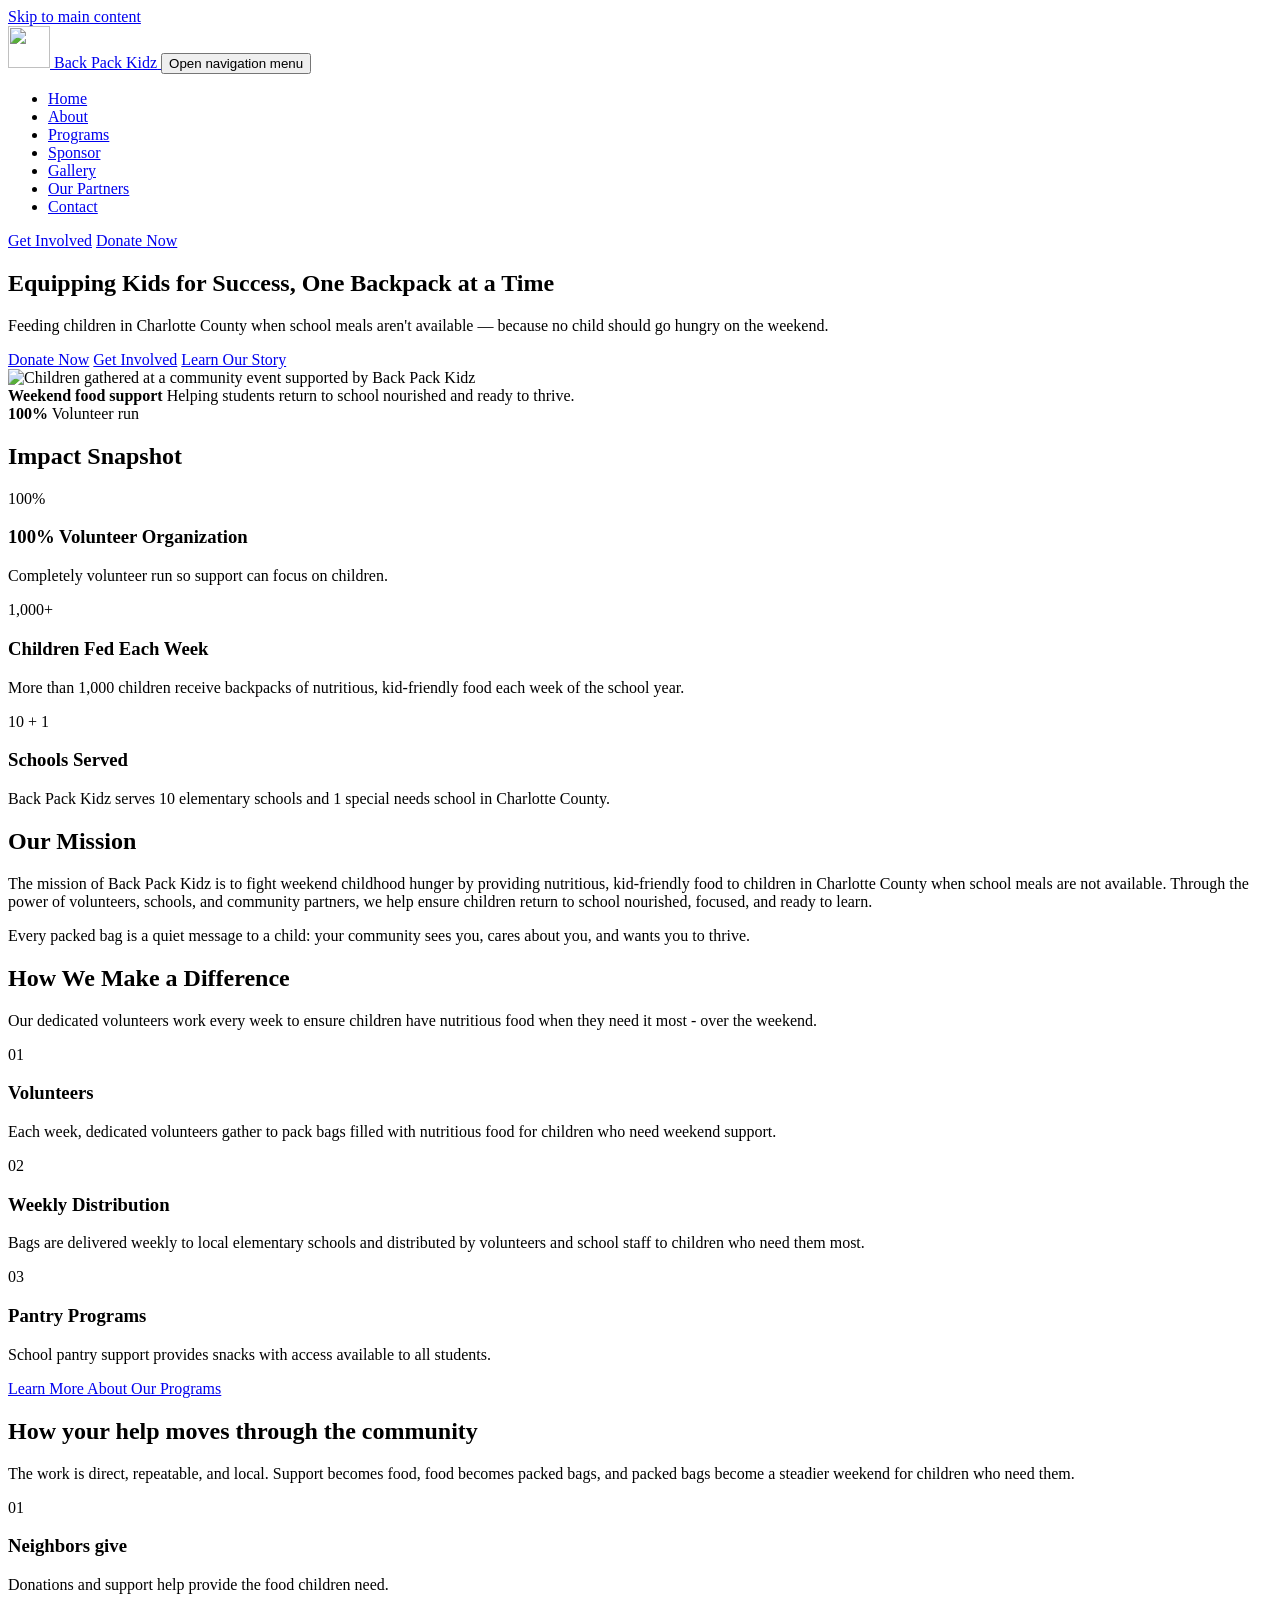
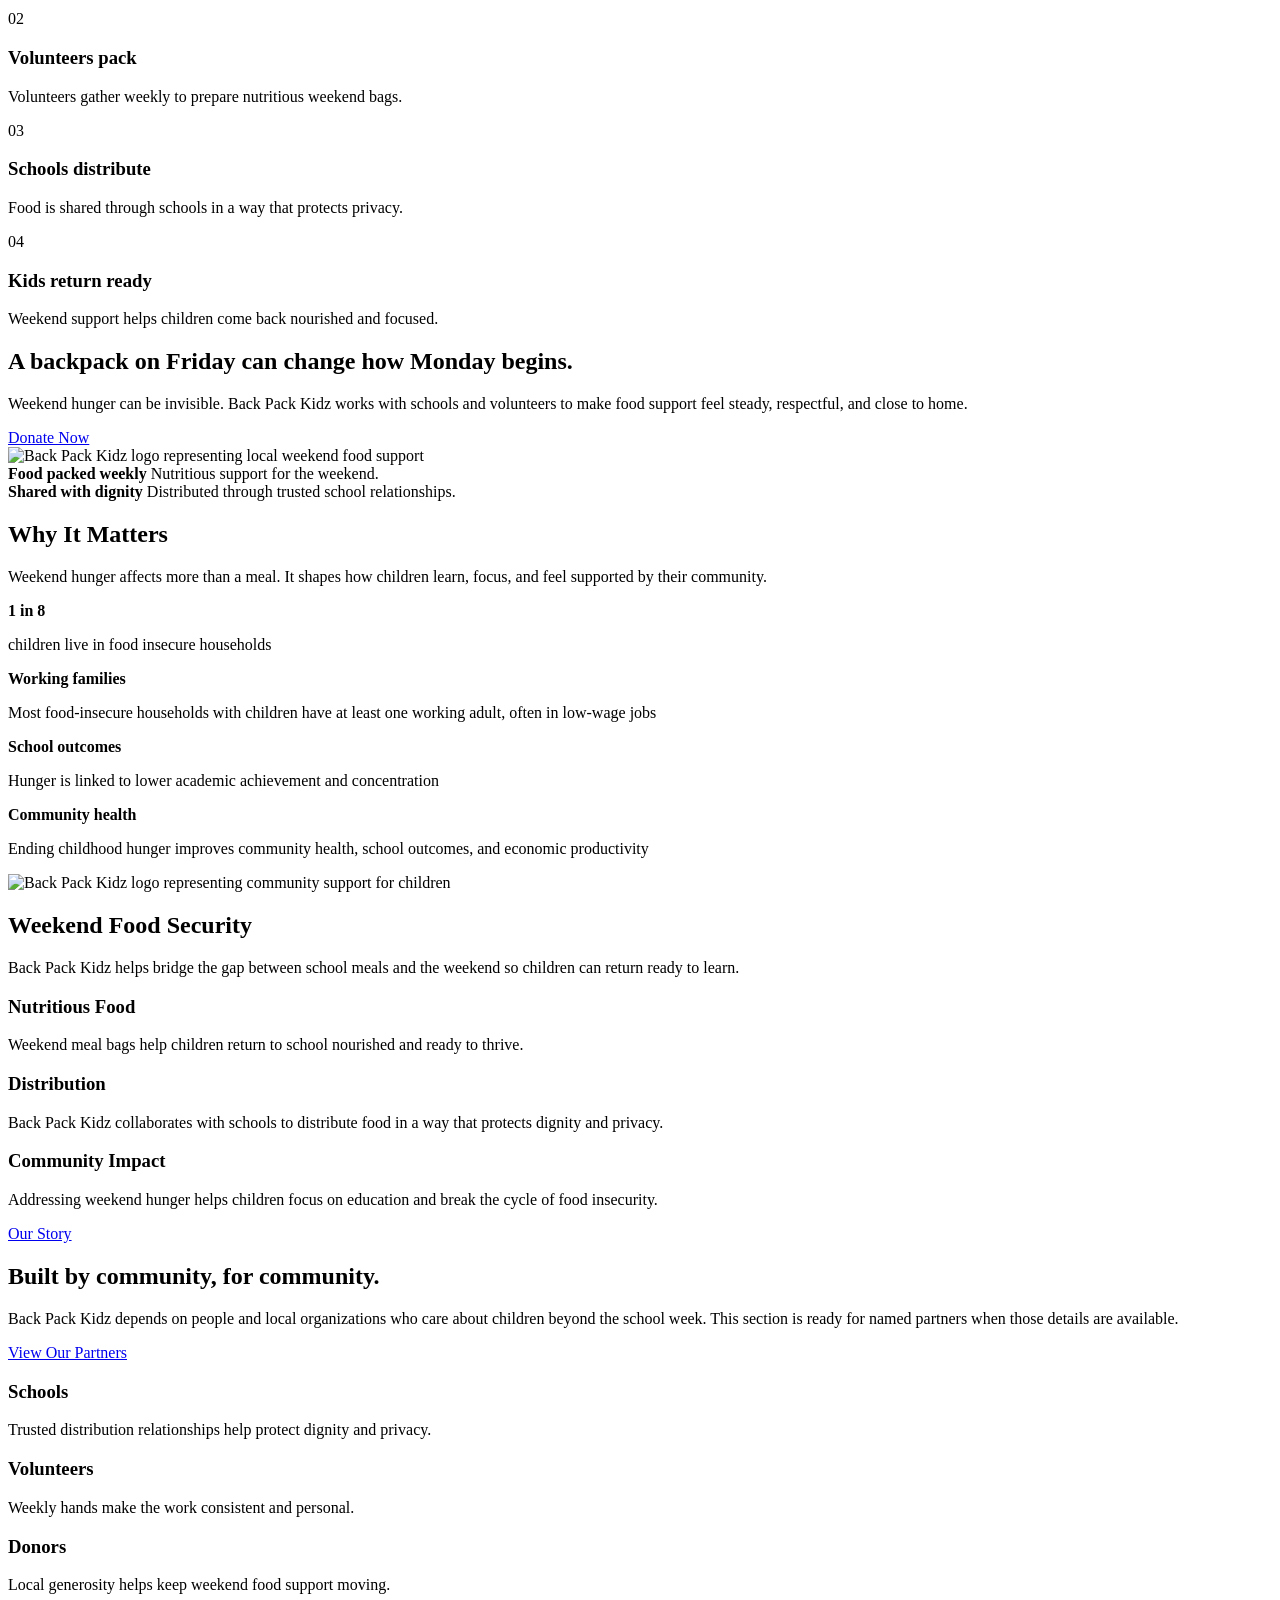
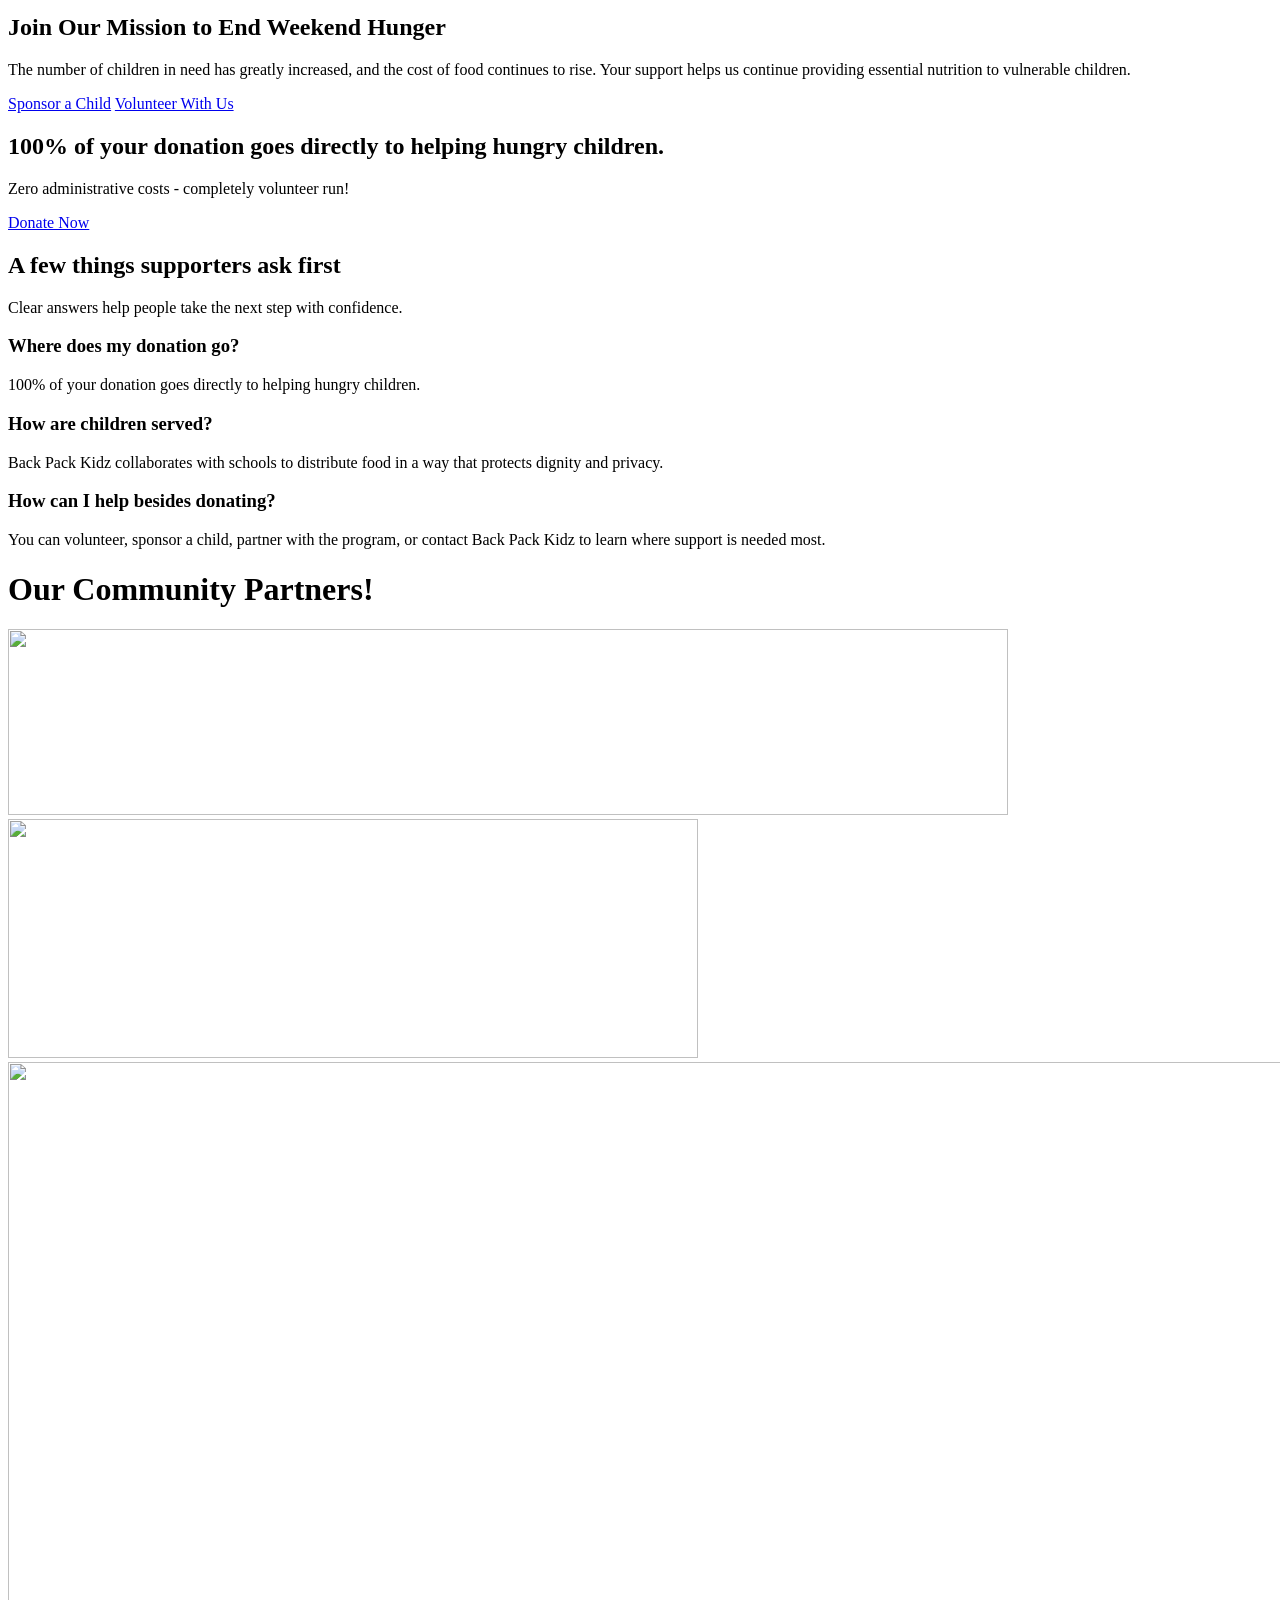
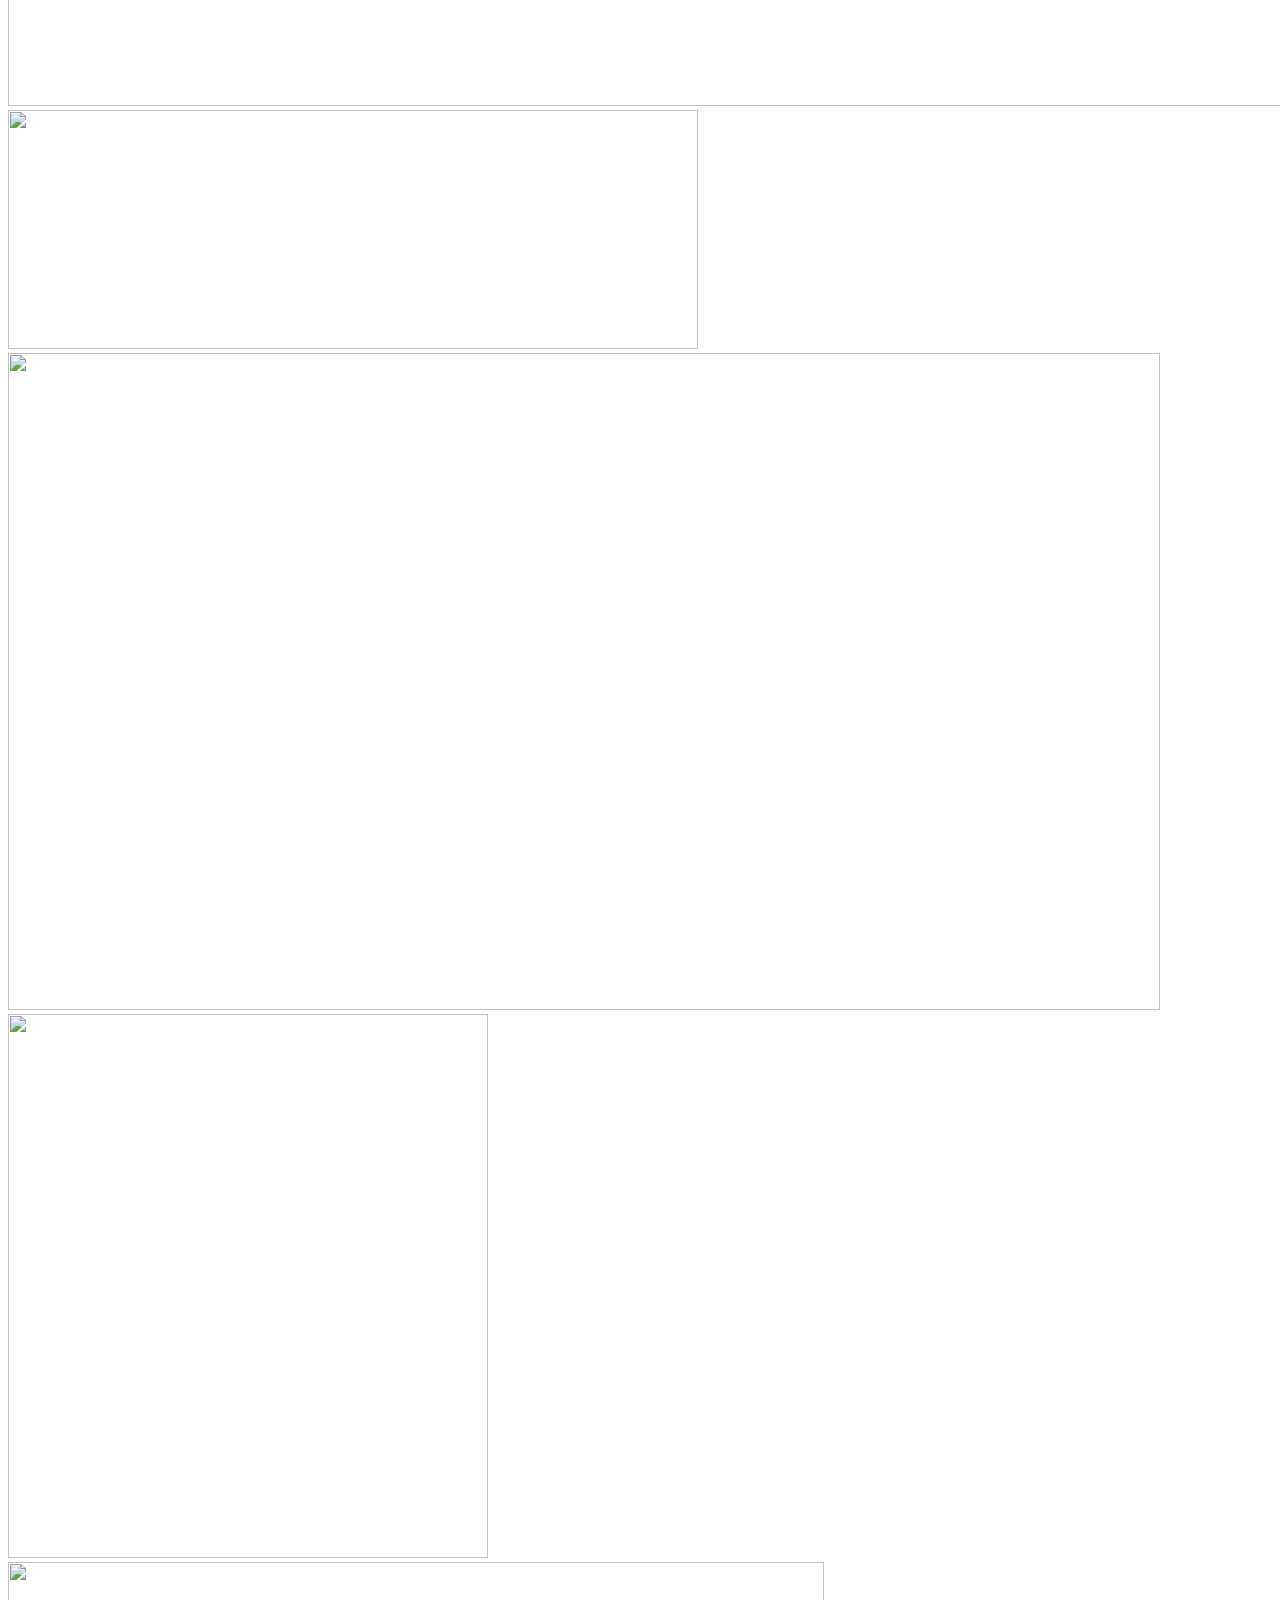
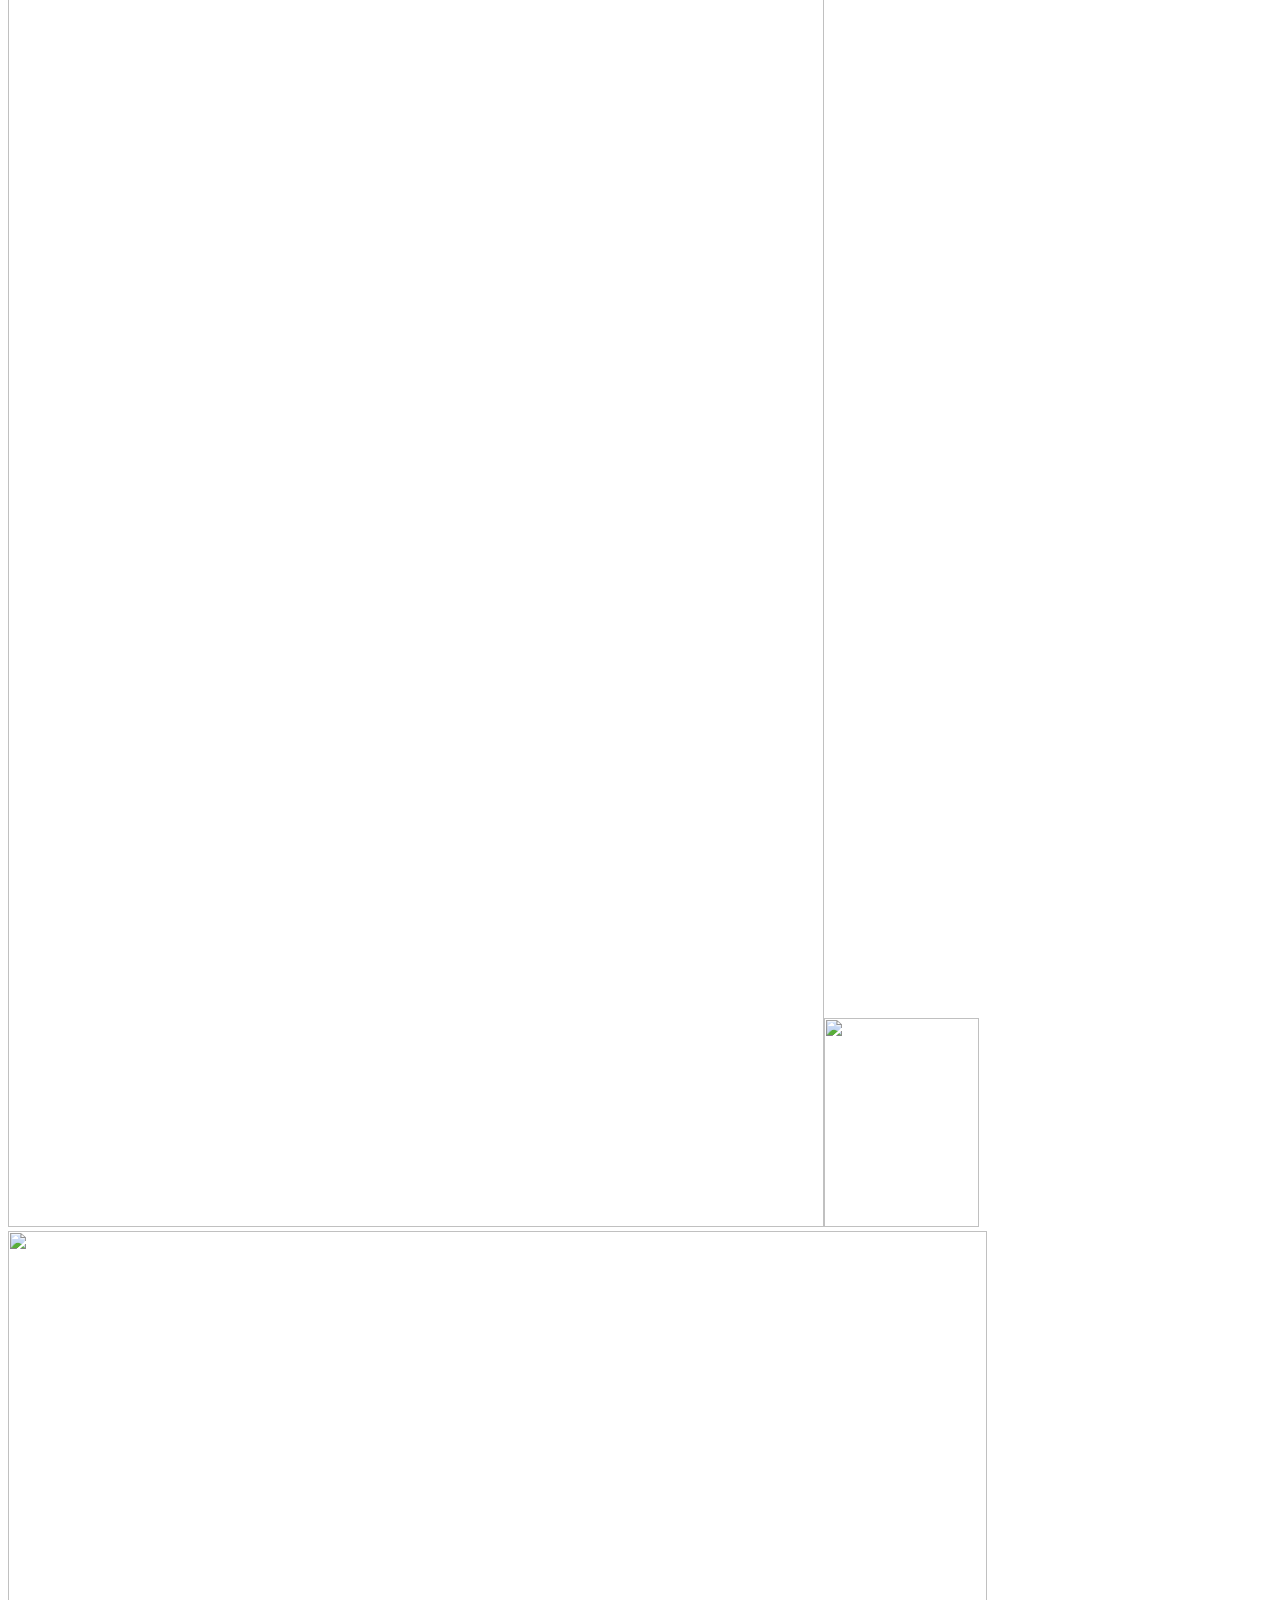
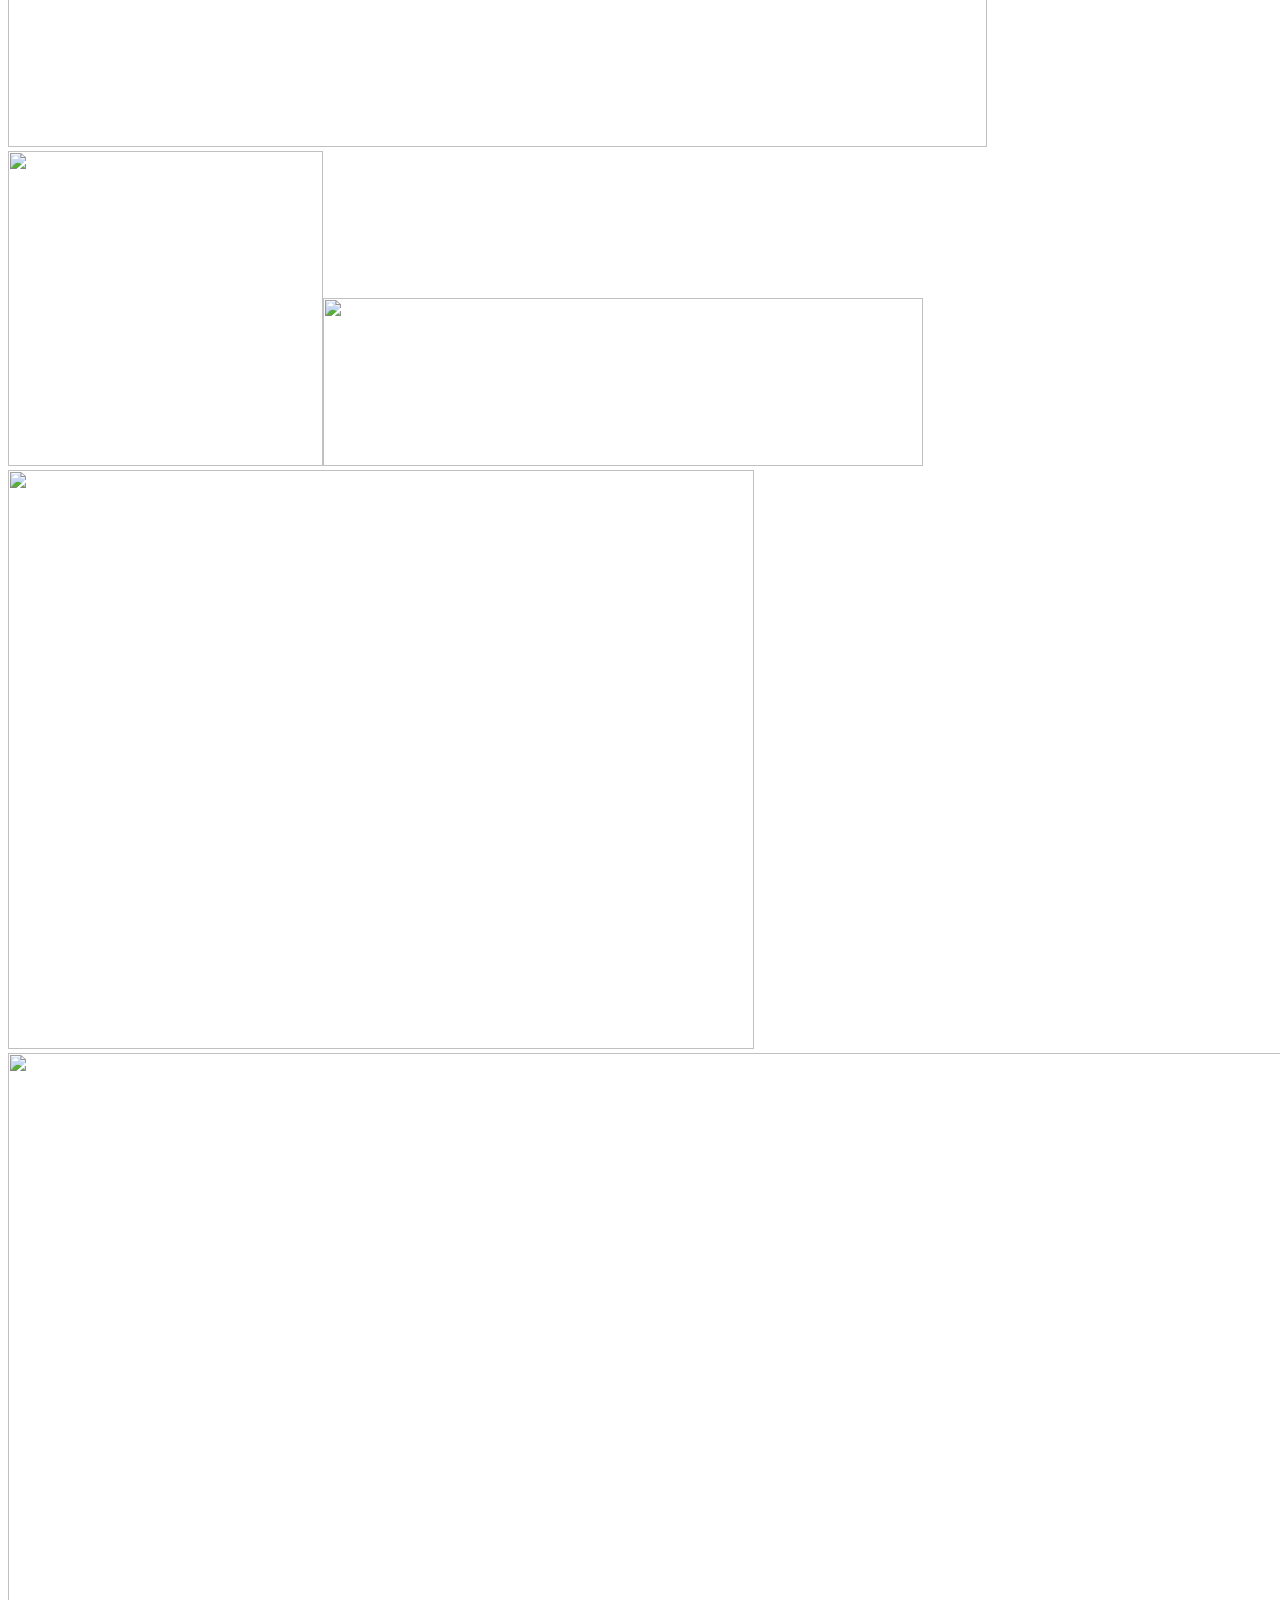
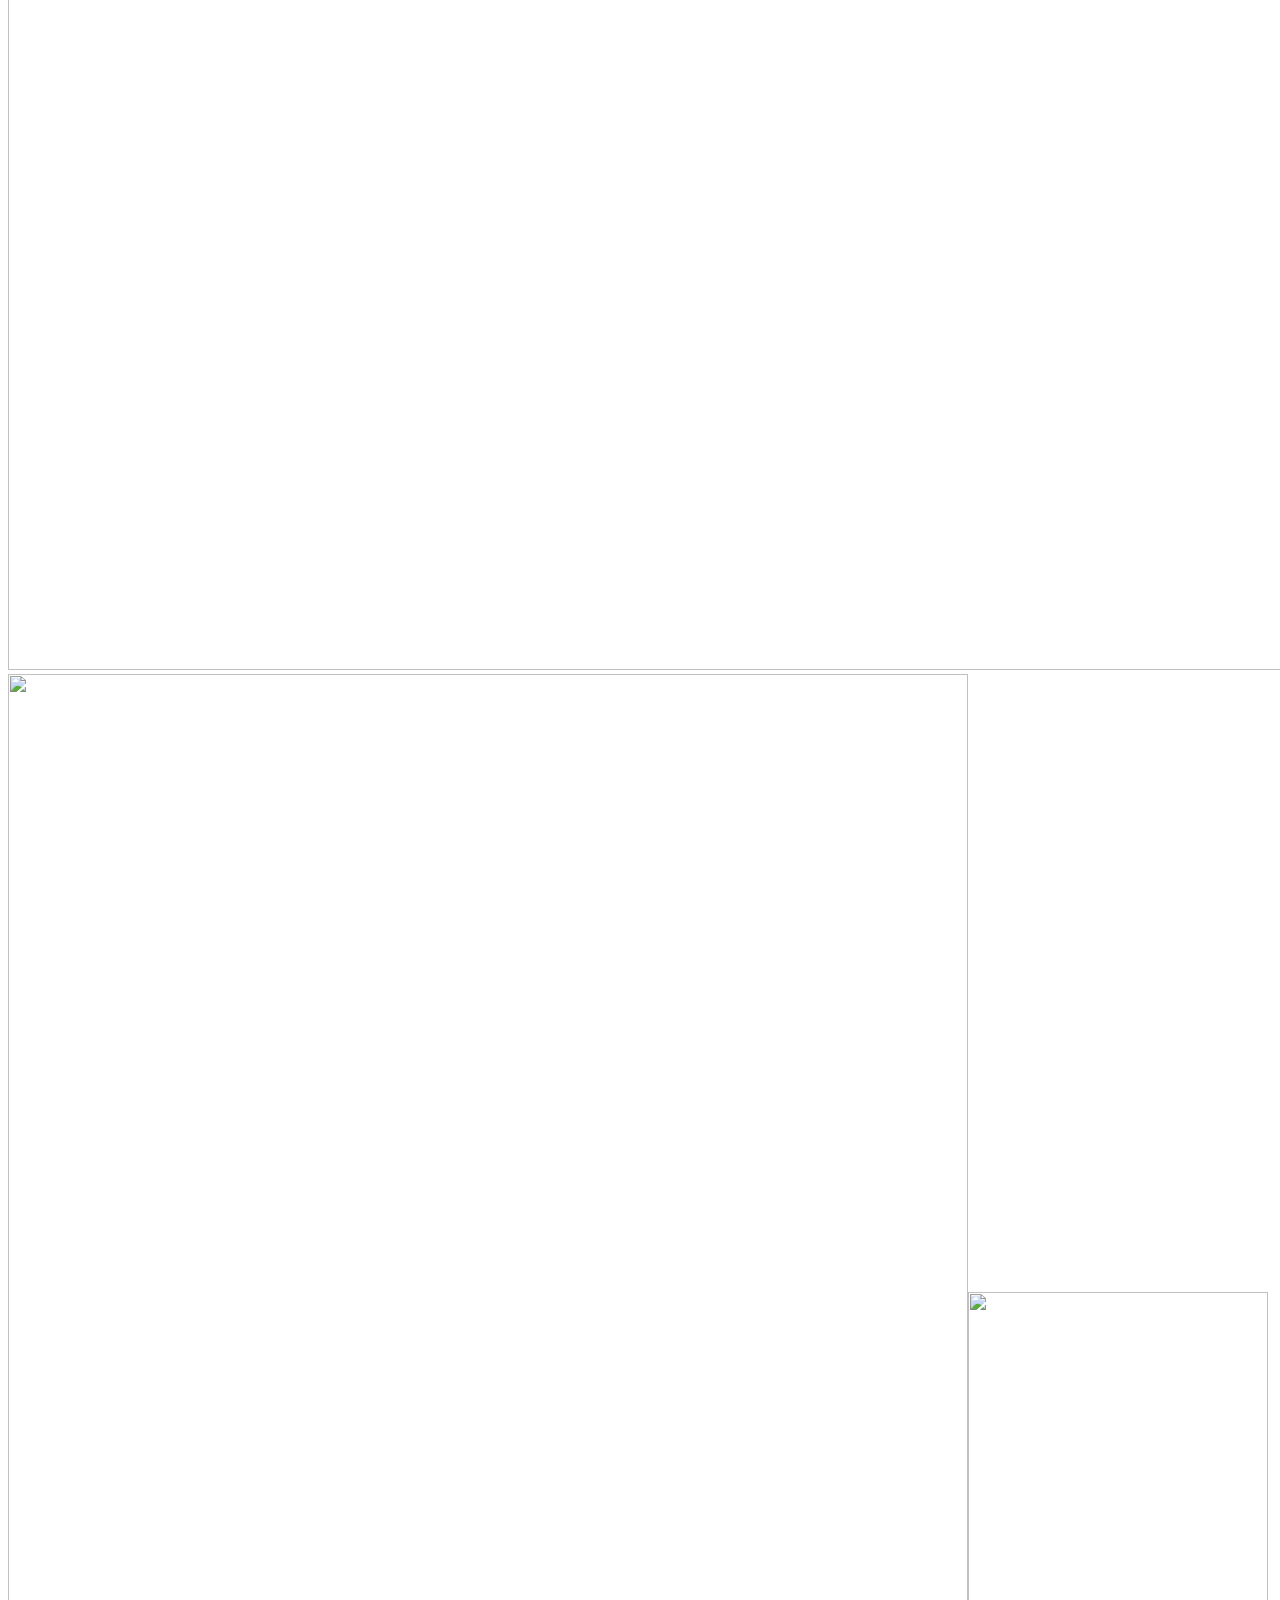
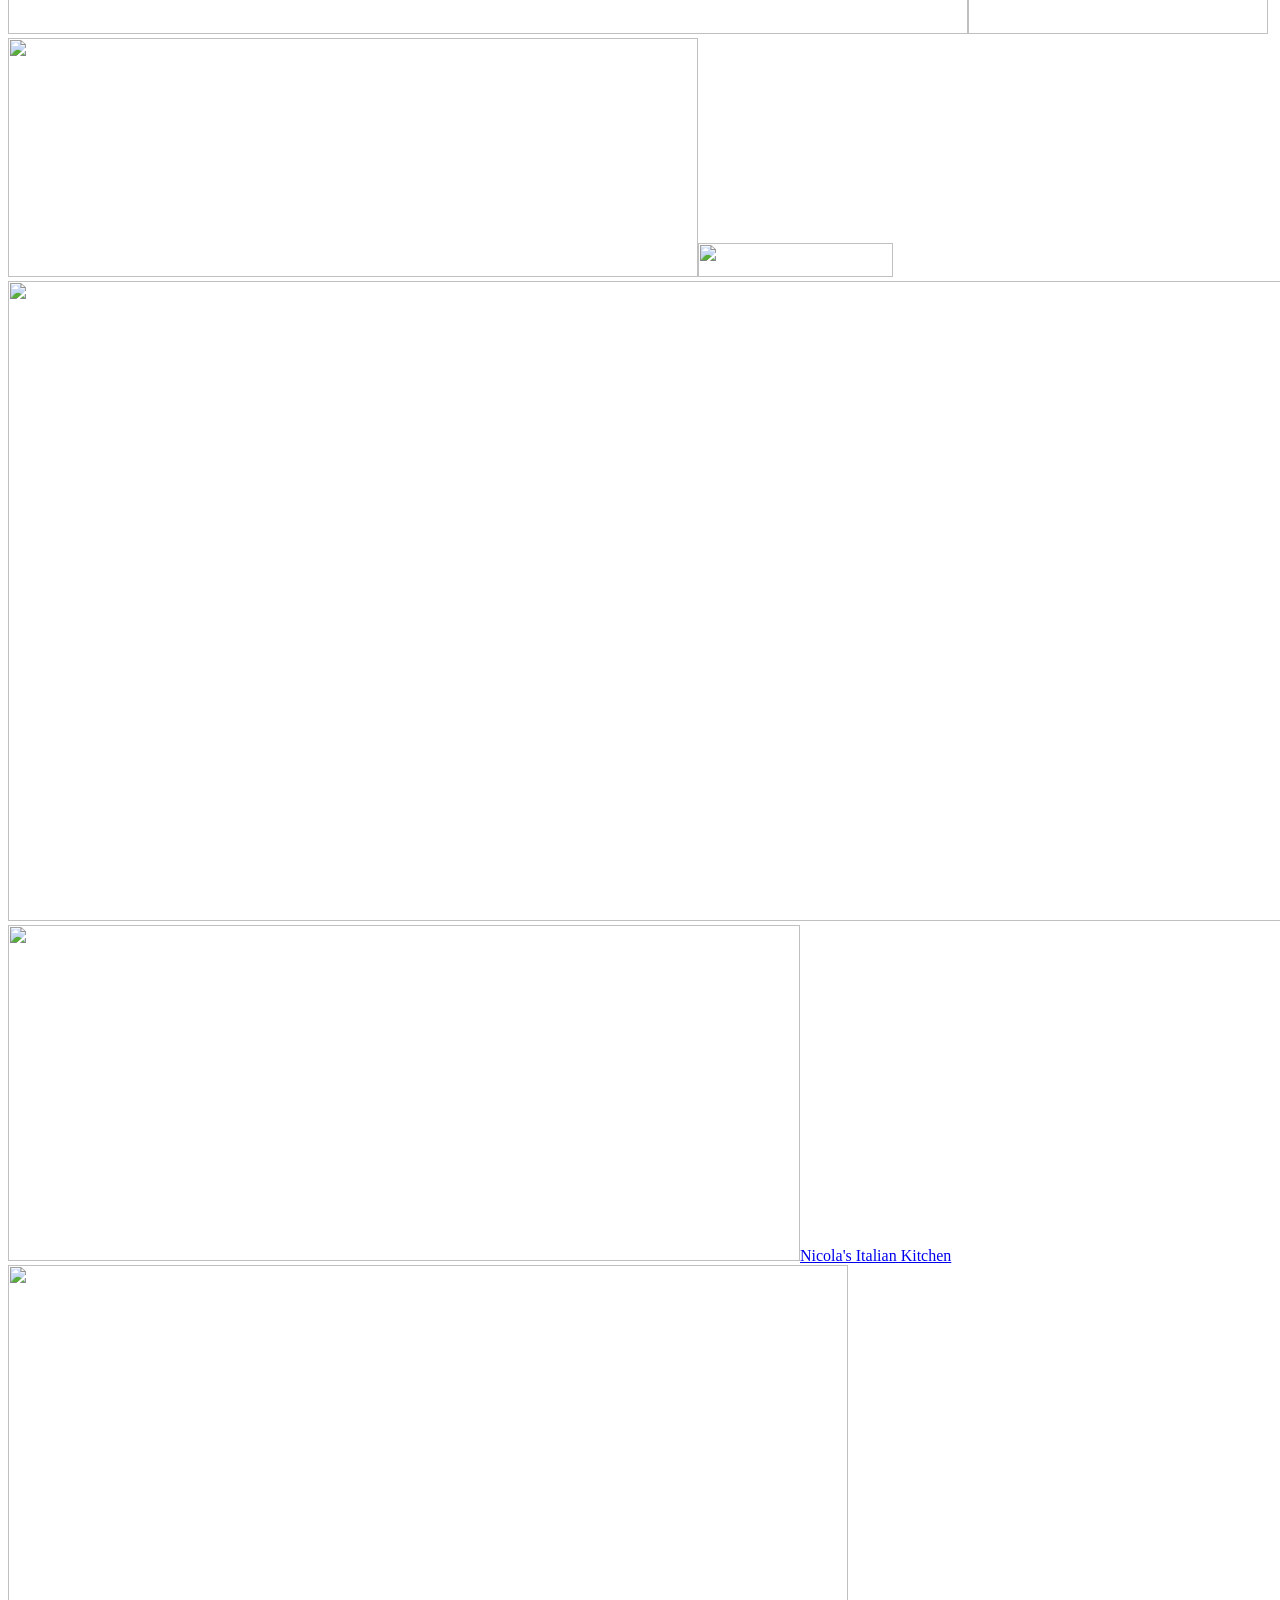
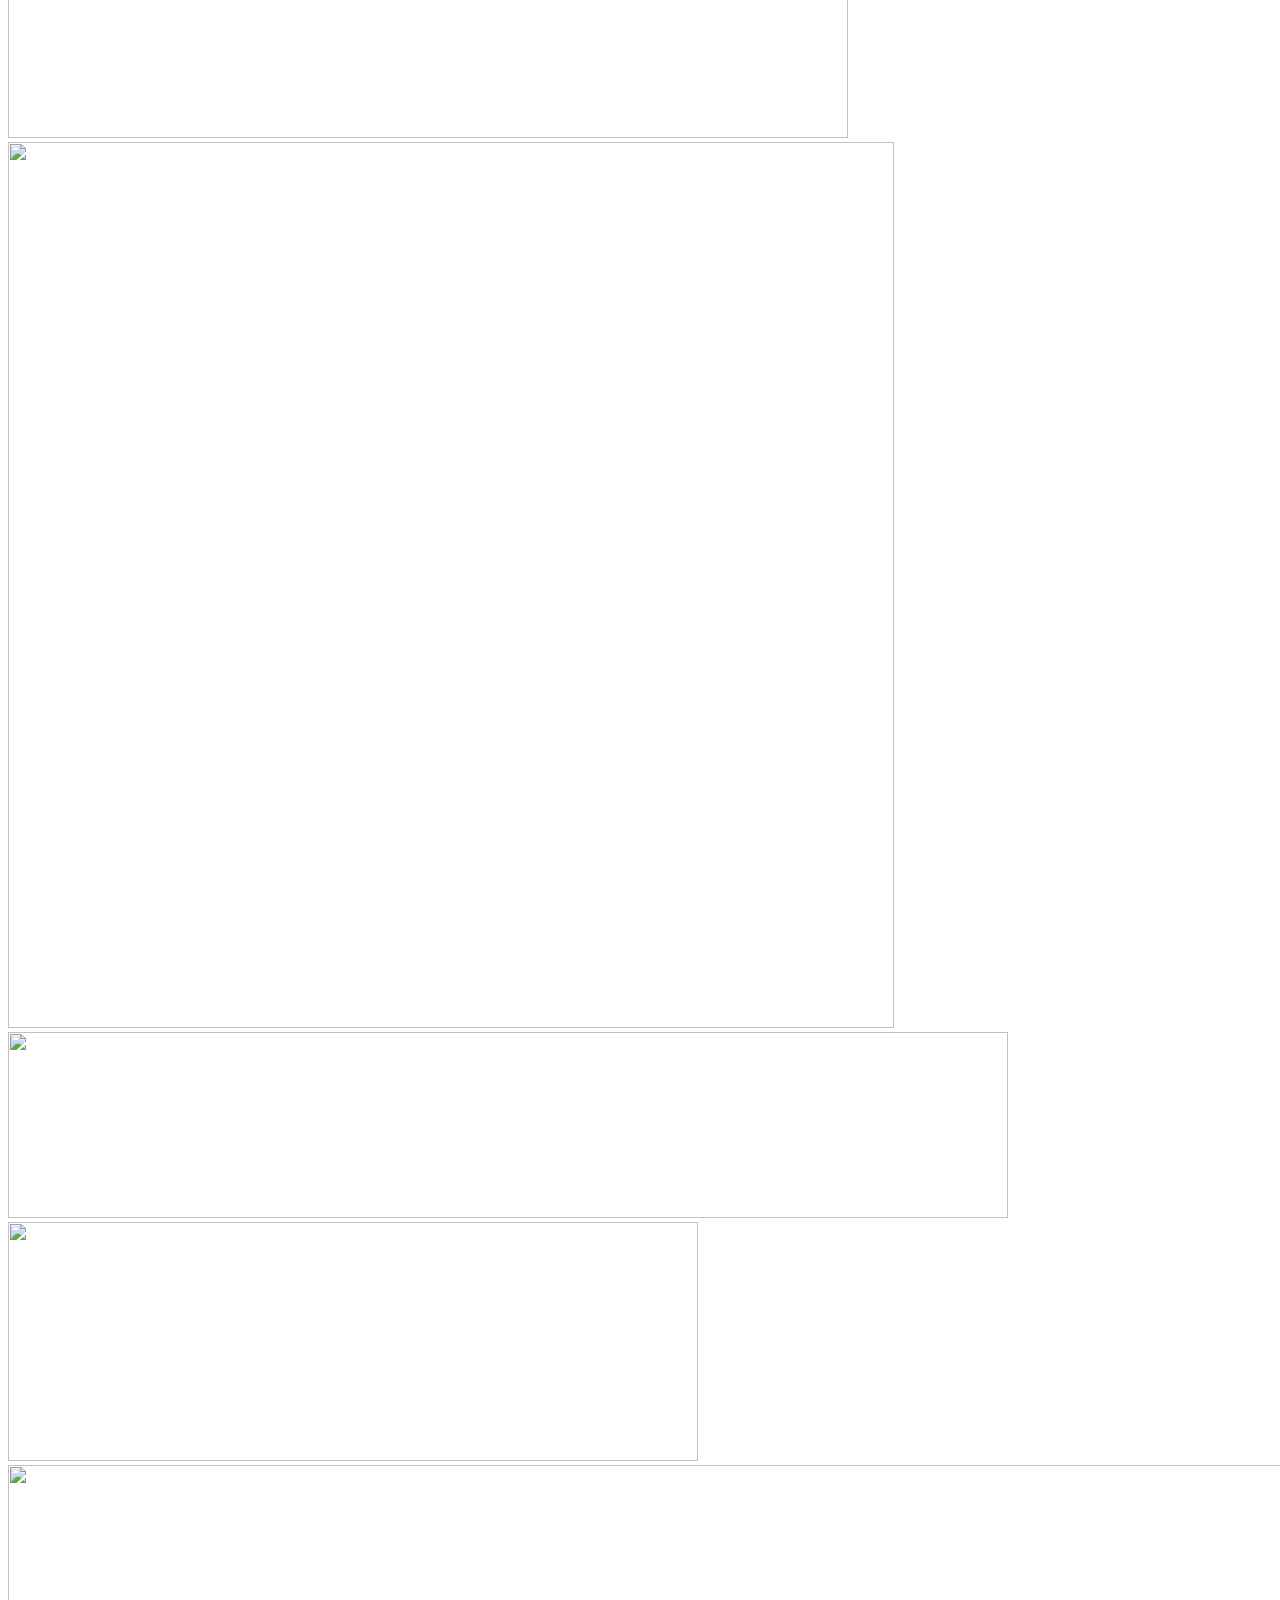
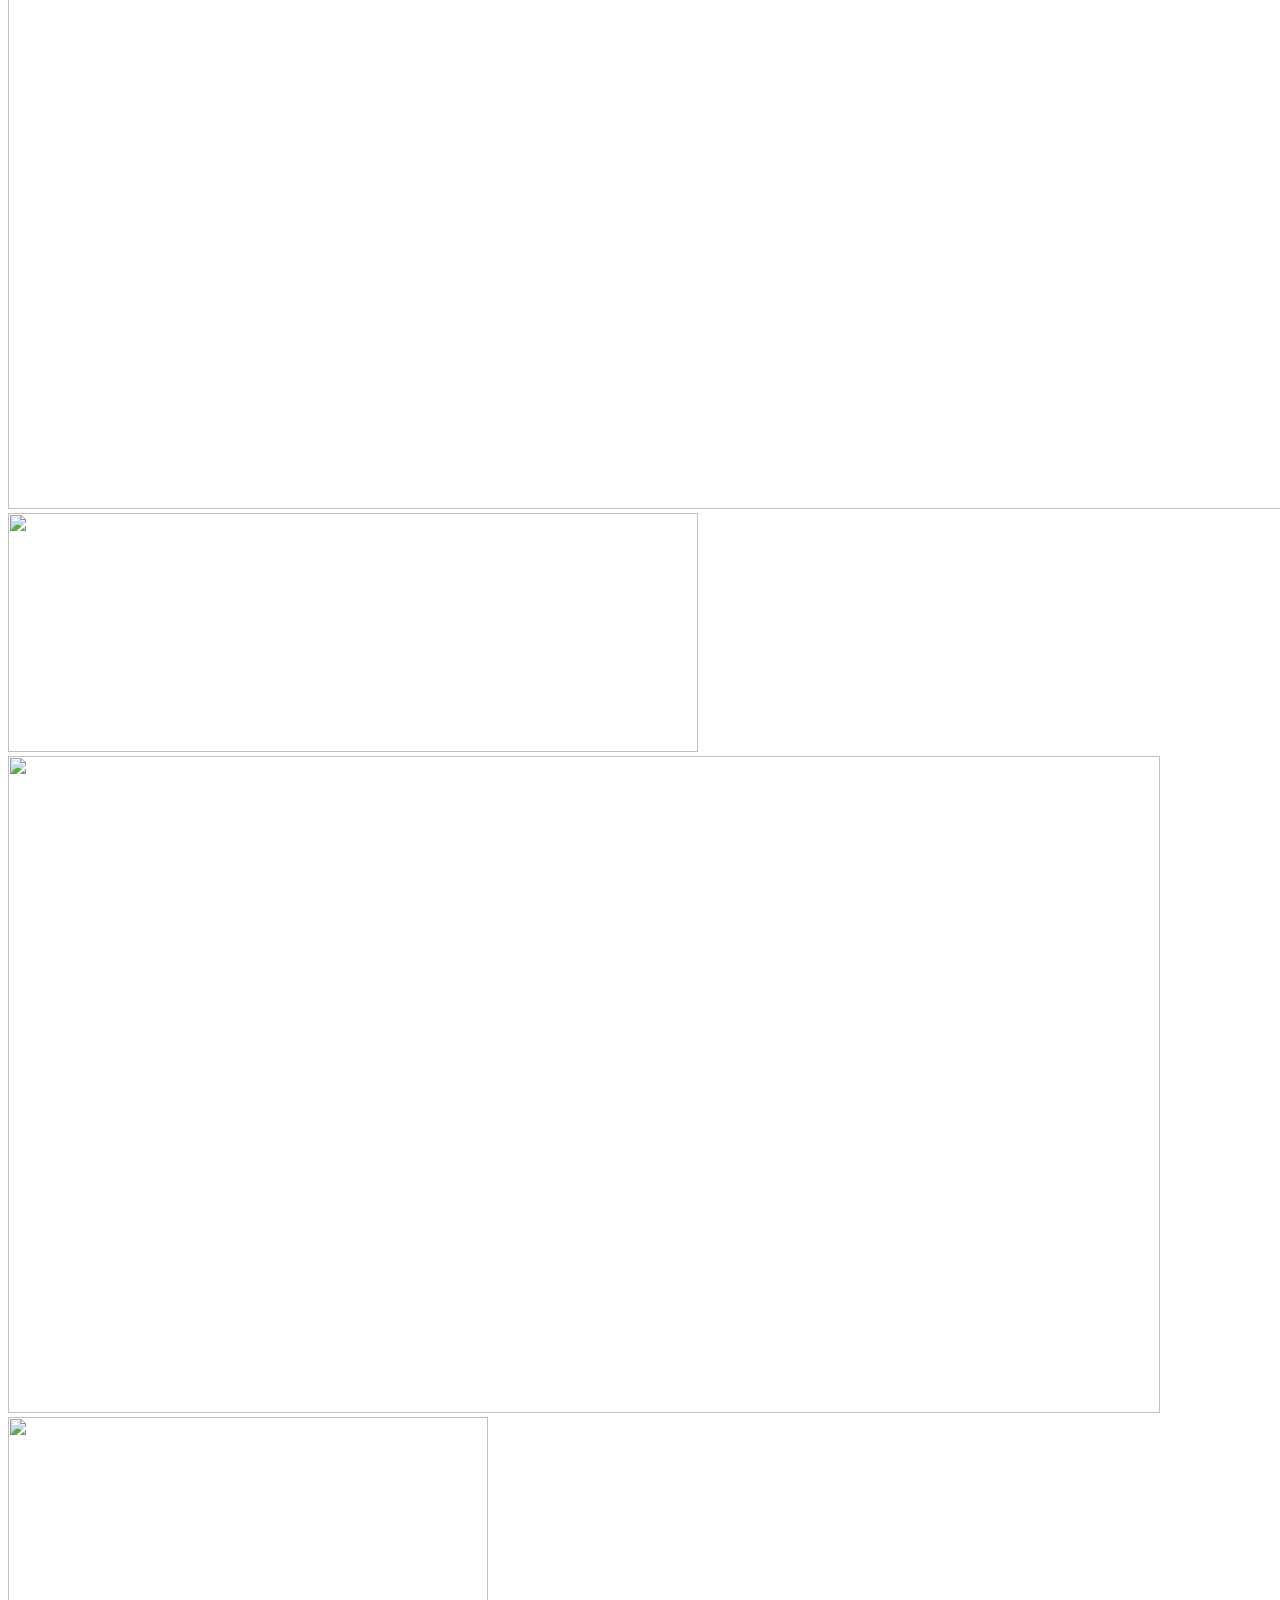
==== BackPackKidzWebsite/index.html @ a50ff3b0 "fix: sync grant-season website facts and partners" ====
﻿<!doctype html>
<html lang="en">
  <head>
    <meta charset="utf-8">
    <meta name="viewport" content="width=device-width, initial-scale=1">
    <meta
      name="description"
      content="Back Pack Kidz helps fight weekend childhood hunger by providing food to children in Charlotte County, Florida when school meals are not available."
    >
    <title>Back Pack Kidz | Fighting Weekend Childhood Hunger</title>
    <link rel="icon" href="./assets/backpack-kidz-logo.png">
    <link rel="canonical" href="https://www.backpackkidz.com/">
    <meta property="og:type" content="website">
    <meta property="og:site_name" content="Back Pack Kidz">
    <meta property="og:title" content="Back Pack Kidz | Fighting Weekend Childhood Hunger">
    <meta property="og:description" content="Back Pack Kidz helps fight weekend childhood hunger by providing food to children in Charlotte County, Florida when school meals are not available.">
    <meta property="og:url" content="https://www.backpackkidz.com/">
    <meta property="og:image" content="https://www.backpackkidz.com/assets/backpack-kidz-hero.png">
    <meta name="twitter:card" content="summary_large_image">
    <link rel="stylesheet" href="./style.css">
    <script src="./script.js" defer></script>
    <!-- 501(c)(3) status confirmed by owner (Florida DR-14 certificate +
         printed brochure). TODO (owner): add "taxID" with the EIN once
         provided; the DR-14 certificate number is not an EIN. -->
    <script type="application/ld+json">
    {
      "@context": "https://schema.org",
      "@type": "NonprofitOrganization",
      "name": "Back Pack Kidz",
      "url": "https://www.backpackkidz.com/",
      "logo": "https://www.backpackkidz.com/assets/backpack-kidz-logo.png",
      "email": "contact@backpackkidz.com",
      "nonprofitStatus": "Nonprofit501c3",
      "foundingDate": "2010",
      "address": {
        "@type": "PostalAddress",
        "streetAddress": "1133 Bal Harbor Blvd. Suite 1139, PMB #148",
        "addressLocality": "Punta Gorda",
        "addressRegion": "FL",
        "postalCode": "33950",
        "addressCountry": "US"
      },
      "areaServed": "Charlotte County, Florida",
      "description": "Back Pack Kidz helps fight weekend childhood hunger by providing food to children in Charlotte County, Florida when school meals are not available."
    }
    </script>
  </head>
  <body>
    <a class="skip-link" href="#content">Skip to main content</a>
    <header class="site-header">
      <nav class="navbar" aria-label="Primary navigation">
        <a href="/" class="nav-logo" aria-label="Back Pack Kidz Home">
          <img
            class="logo-image"
            src="assets/backpack-kidz-logo.png"
            alt=""
            width="42"
            height="42"
          >
          <span class="logo-text">Back Pack Kidz</span>
        </a>

        <button
          class="nav-toggle"
          type="button"
          aria-controls="primary-navigation"
          aria-expanded="false"
        >
          <span class="sr-only">Open navigation menu</span>
          <span class="nav-toggle-bars" aria-hidden="true">
            <span></span>
            <span></span>
            <span></span>
          </span>
        </button>

        <div class="nav-panel" id="primary-navigation">
          <ul class="nav-menu">
            <li><a href="/">Home</a></li>
            <li><a href="/pages/about.html">About</a></li>
            <li><a href="/pages/programs.html">Programs</a></li>
            <li><a href="/pages/sponsor.html">Sponsor</a></li>
            <li><a href="/pages/gallery.html">Gallery</a></li>
            <li><a href="/pages/our-partners.html">Our Partners</a></li>
            <li><a href="/pages/contact.html">Contact</a></li>
          </ul>

          <div class="nav-actions">
            <a href="/pages/get-involved.html" class="nav-link-secondary">Get Involved</a>
            <a
              href="/pages/donate.html"
              class="nav-cta"
              data-donate-link
            >Donate Now</a>
          </div>
        </div>
      </nav>
    </header>

    <main id="content">
      <section class="hero-section section" data-parallax-section>
        <div class="hero-texture" aria-hidden="true"></div>
        <div class="section-inner hero-grid">
          <div class="hero-copy" data-reveal>
            <h1>Equipping Kids for Success, One Backpack at a Time</h1>
            <p class="hero-lede">
              <!-- governed-publication:home.hero.summary:start -->
              Feeding children in Charlotte County when school meals aren't
              available — because no child should go hungry on the weekend.
              <!-- governed-publication:home.hero.summary:end -->
            </p>
            <div class="button-row">
              <a
                href="/pages/donate.html"
                class="button button-primary"
                data-donate-link
              >Donate Now</a>
              <a href="/pages/get-involved.html" class="button button-secondary">Get Involved</a>
              <a href="/pages/about.html" class="button button-text">Learn Our Story</a>
            </div>
          </div>

          <div class="hero-media-wrap" data-reveal>
            <div class="hero-media parallax-layer" data-parallax-speed="-0.08" aria-label="Back Pack Kidz community support">
              <img
                src="assets/backpack-kidz-hero.webp"
                alt="Children gathered at a community event supported by Back Pack Kidz"
                width="1024"
                height="574"
                fetchpriority="high"
              >
              <div class="hero-trust-card">
                <strong>Weekend food support</strong>
                <span>Helping students return to school nourished and ready to thrive.</span>
              </div>
            </div>
            <div class="hero-mini-card parallax-layer" data-parallax-speed="0.13">
              <strong>100%</strong>
              <span>Volunteer run</span>
            </div>
          </div>
        </div>
      </section>

      <section class="impact-section section" aria-labelledby="impact-title">
        <div class="section-inner">
          <h2 id="impact-title" class="sr-only">Impact Snapshot</h2>
          <div class="impact-grid">
            <article class="impact-card" data-reveal>
              <span class="impact-icon" aria-hidden="true">100%</span>
              <h3>100% Volunteer Organization</h3>
              <p>Completely volunteer run so support can focus on children.</p>
            </article>
            <article class="impact-card" data-reveal>
              <span class="impact-icon" aria-hidden="true">1,000+</span>
              <h3>Children Fed Each Week</h3>
              <p>More than 1,000 children receive backpacks of nutritious, kid-friendly food each week of the school year.</p>
            </article>
            <article class="impact-card" data-reveal>
              <span class="impact-icon" aria-hidden="true">10 + 1</span>
              <h3>Schools Served</h3>
              <p>Back Pack Kidz serves 10 elementary schools and 1 special needs school in Charlotte County.</p>
            </article>
          </div>
        </div>
      </section>

      <section class="section mission-preview-section" aria-labelledby="mission-preview-title">
        <div class="section-inner mission-preview-grid">
          <div class="section-heading section-heading-left" data-reveal>
            <h2 id="mission-preview-title">Our Mission</h2>
            <p>
              The mission of Back Pack Kidz is to fight weekend childhood hunger
              by providing nutritious, kid-friendly food to children in Charlotte
              County when school meals are not available. Through the power of
              volunteers, schools, and community partners, we help ensure children
              return to school nourished, focused, and ready to learn.
            </p>
          </div>
          <div class="mission-note-panel" data-reveal>
            <p>
              Every packed bag is a quiet message to a child: your community sees
              you, cares about you, and wants you to thrive.
            </p>
          </div>
        </div>
      </section>

      <section class="section difference-section" aria-labelledby="difference-title">
        <div class="section-inner">
          <div class="section-heading" data-reveal>
            <h2 id="difference-title">How We Make a Difference</h2>
            <p>
              Our dedicated volunteers work every week to ensure children have
              nutritious food when they need it most - over the weekend.
            </p>
          </div>

          <div class="feature-grid">
            <article class="feature-card" data-reveal>
              <span class="feature-icon" aria-hidden="true">01</span>
              <h3>Volunteers</h3>
              <p>
                Each week, dedicated volunteers gather to pack bags filled with
                nutritious food for children who need weekend support.
              </p>
            </article>
            <article class="feature-card" data-reveal>
              <span class="feature-icon" aria-hidden="true">02</span>
              <h3>Weekly Distribution</h3>
              <p>
                Bags are delivered weekly to local elementary schools and
                distributed by volunteers and school staff to children who need
                them most.
              </p>
            </article>
            <article class="feature-card" data-reveal>
              <span class="feature-icon" aria-hidden="true">03</span>
              <h3>Pantry Programs</h3>
              <p>
                School pantry support provides snacks with access available
                to all students.
              </p>
            </article>
          </div>

          <div class="section-action" data-reveal>
            <a href="/pages/programs.html" class="button button-secondary">
              Learn More About Our Programs
            </a>
          </div>
        </div>
      </section>

      <section class="section flow-section" aria-labelledby="flow-title">
        <div class="section-inner">
          <div class="section-heading" data-reveal>
            <h2 id="flow-title">How your help moves through the community</h2>
            <p>
              The work is direct, repeatable, and local. Support becomes food,
              food becomes packed bags, and packed bags become a steadier weekend
              for children who need them.
            </p>
          </div>

          <div class="flow-track">
            <article class="flow-step" data-reveal>
              <span aria-hidden="true">01</span>
              <h3>Neighbors give</h3>
              <p>Donations and support help provide the food children need.</p>
            </article>
            <article class="flow-step" data-reveal>
              <span aria-hidden="true">02</span>
              <h3>Volunteers pack</h3>
              <p>Volunteers gather weekly to prepare nutritious weekend bags.</p>
            </article>
            <article class="flow-step" data-reveal>
              <span aria-hidden="true">03</span>
              <h3>Schools distribute</h3>
              <p>Food is shared through schools in a way that protects privacy.</p>
            </article>
            <article class="flow-step" data-reveal>
              <span aria-hidden="true">04</span>
              <h3>Kids return ready</h3>
              <p>Weekend support helps children come back nourished and focused.</p>
            </article>
          </div>
        </div>
      </section>

      <section class="story-band section" aria-labelledby="story-title" data-parallax-section>
        <div class="section-inner story-grid">
          <div class="story-copy" data-reveal>
            <h2 id="story-title">A backpack on Friday can change how Monday begins.</h2>
            <p>
              Weekend hunger can be invisible. Back Pack Kidz works with schools
              and volunteers to make food support feel steady, respectful, and
              close to home.
            </p>
            <a
              href="/pages/donate.html"
              class="button button-light"
              data-donate-link
            >Donate Now</a>
          </div>

          <div class="story-stage" data-reveal>
            <img
              class="story-image parallax-layer"
              src="assets/backpack-kidz-community.png"
              alt="Back Pack Kidz logo representing local weekend food support"
              width="500"
              height="500"
              loading="lazy"
              data-parallax-speed="-0.1"
            >
            <div class="story-card story-card-one parallax-layer" data-parallax-speed="0.16">
              <strong>Food packed weekly</strong>
              <span>Nutritious support for the weekend.</span>
            </div>
            <div class="story-card story-card-two parallax-layer" data-parallax-speed="0.08">
              <strong>Shared with dignity</strong>
              <span>Distributed through trusted school relationships.</span>
            </div>
          </div>
        </div>
      </section>

      <section class="section facts-section" aria-labelledby="facts-title">
        <div class="section-inner facts-grid">
          <div class="facts-intro" data-reveal>
            <h2 id="facts-title">Why It Matters</h2>
            <p>
              Weekend hunger affects more than a meal. It shapes how children
              learn, focus, and feel supported by their community.
            </p>
          </div>

          <div class="facts-list">
            <article class="fact-card" data-reveal>
              <strong>1 in 8</strong>
              <p>children live in food insecure households</p>
            </article>
            <article class="fact-card" data-reveal>
              <strong>Working families</strong>
              <p>
                Most food-insecure households with children have at least one
                working adult, often in low-wage jobs
              </p>
            </article>
            <article class="fact-card" data-reveal>
              <strong>School outcomes</strong>
              <p>
                Hunger is linked to lower academic achievement and concentration
              </p>
            </article>
            <article class="fact-card" data-reveal>
              <strong>Community health</strong>
              <p>
                Ending childhood hunger improves community health, school
                outcomes, and economic productivity
              </p>
            </article>
          </div>
        </div>
      </section>

      <section class="section weekend-section" aria-labelledby="weekend-title">
        <div class="section-inner weekend-grid">
          <div class="weekend-media" data-reveal>
            <img
              src="assets/backpack-kidz-community.png"
              alt="Back Pack Kidz logo representing community support for children"
              width="500"
              height="500"
              loading="lazy"
            >
          </div>

          <div class="weekend-copy" data-reveal>
            <div class="section-heading section-heading-left">
              <h2 id="weekend-title">Weekend Food Security</h2>
              <p>
                Back Pack Kidz helps bridge the gap between school meals and the
                weekend so children can return ready to learn.
              </p>
            </div>

            <div class="stacked-features">
              <article>
                <h3>Nutritious Food</h3>
                <p>
                  Weekend meal bags help children return to school nourished
                  and ready to thrive.
                </p>
              </article>
              <article>
                <h3>Distribution</h3>
                <p>
                  Back Pack Kidz collaborates with schools to distribute food in
                  a way that protects dignity and privacy.
                </p>
              </article>
              <article>
                <h3>Community Impact</h3>
                <p>
                  Addressing weekend hunger helps children focus on education
                  and break the cycle of food insecurity.
                </p>
              </article>
            </div>

            <a href="/pages/about.html" class="button button-secondary">Our Story</a>
          </div>
        </div>
      </section>

      <section class="section partners-section" aria-labelledby="partners-title">
        <div class="section-inner partners-grid">
          <div class="section-heading section-heading-left" data-reveal>
            <h2 id="partners-title">Built by community, for community.</h2>
            <p>
              Back Pack Kidz depends on people and local organizations who care
              about children beyond the school week. This section is ready for
              named partners when those details are available.
            </p>
            <a href="/pages/our-partners.html" class="button button-secondary">View Our Partners</a>
          </div>
          <!-- Verified partner names can be added here when available; current cards describe supporter types only. -->
          <div class="partner-types">
            <article data-reveal>
              <h3>Schools</h3>
              <p>Trusted distribution relationships help protect dignity and privacy.</p>
            </article>
            <article data-reveal>
              <h3>Volunteers</h3>
              <p>Weekly hands make the work consistent and personal.</p>
            </article>
            <article data-reveal>
              <h3>Donors</h3>
              <p>Local generosity helps keep weekend food support moving.</p>
            </article>
          </div>
        </div>
      </section>

      <section class="section mission-section" aria-labelledby="mission-title">
        <div class="section-inner mission-panel" data-reveal>
          <div>
            <h2 id="mission-title">Join Our Mission to End Weekend Hunger</h2>
            <p>
              The number of children in need has greatly increased, and the cost
              of food continues to rise. Your support helps us continue
              providing essential nutrition to vulnerable children.
            </p>
          </div>
          <div class="button-row">
            <a href="/pages/sponsor.html" class="button button-light">Sponsor a Child</a>
            <a href="/pages/get-involved.html" class="button button-outline-light">
              Volunteer With Us
            </a>
          </div>
        </div>
      </section>

      <section class="section trust-section" aria-labelledby="trust-title">
        <div class="section-inner trust-panel" data-reveal>
          <div>
            <h2 id="trust-title">
              100% of your donation goes directly to helping hungry children.
            </h2>
            <p>Zero administrative costs - completely volunteer run!</p>
          </div>
          <a
            href="/pages/donate.html"
            class="button button-primary"
            data-donate-link
          >Donate Now</a>
        </div>
      </section>

      <section class="section faq-section" aria-labelledby="faq-title">
        <div class="section-inner faq-grid">
          <div class="section-heading section-heading-left" data-reveal>
            <h2 id="faq-title">A few things supporters ask first</h2>
            <p>
              Clear answers help people take the next step with confidence.
            </p>
          </div>
          <div class="faq-list">
            <article data-reveal>
              <h3>Where does my donation go?</h3>
              <p>100% of your donation goes directly to helping hungry children.</p>
            </article>
            <article data-reveal>
              <h3>How are children served?</h3>
              <p>
                Back Pack Kidz collaborates with schools to distribute food in a
                way that protects dignity and privacy.
              </p>
            </article>
            <article data-reveal>
              <h3>How can I help besides donating?</h3>
              <p>
                You can volunteer, sponsor a child, partner with the program, or
                contact Back Pack Kidz to learn where support is needed most.
              </p>
            </article>
          </div>
        </div>
      </section>
    </main>

    <h1 class="marquee-container-header">Our Community Partners!</h1>

    <div class="marquee-container" aria-label="Back Pack Kidz community partners">
      <div class="marquee-track" id="marqueeTrack">
        <div class="marquee-group" data-partner-list="marquee"></div>
      </div>
    </div>

    <a
      href="/pages/donate.html"
      class="floating-donate"
      data-donate-link
    >Donate Now</a>

    <footer class="site-footer">
      <div class="footer-inner">
        <div class="footer-brand">
          <a href="/" class="footer-logo" aria-label="Back Pack Kidz Home">
            <img src="assets/backpack-kidz-logo.png" alt="" width="44" height="44" loading="lazy">
            <span>Back Pack Kidz</span>
          </a>
          <p>
            Fueling futures and fighting weekend hunger — one child, one
            weekend at a time — through the power of community in Charlotte
            County.
          </p>
          <!-- TODO (owner): Social links removed until official profiles exist.
               When the real Back Pack Kidz Facebook, X/Twitter, and Instagram
               URLs are available, restore the social-links block here, e.g.
               <div class="social-links" aria-label="Social links">
                 <a href="https://facebook.com/yourpage">Facebook</a>
               </div>
          -->
        </div>

        <div class="footer-column">
          <h2>Quick Links</h2>
          <ul>
            <li><a href="/">Home</a></li>
            <li><a href="/pages/about.html">About</a></li>
            <li><a href="/pages/programs.html">Programs</a></li>
            <li><a href="/pages/gallery.html">Gallery</a></li>
            <li><a href="/pages/faq.html">FAQ</a></li>
            <li><a href="/pages/future-events.html">Events</a></li>
            <li><a href="/pages/contact.html">Contact</a></li>
          </ul>
        </div>

        <div class="footer-column">
          <h2>Get Involved</h2>
          <ul>
            <li><a href="/pages/get-involved.html">Volunteer</a></li>
            <li>
              <a
                href="/pages/donate.html"
                data-donate-link
              >Make a Donation</a>
            </li>
            <li><a href="/pages/sponsor.html">Sponsor a Child</a></li>
            <li><a href="/pages/our-partners.html">Partner with Us</a></li>
          </ul>
        </div>

        <div class="footer-column">
          <h2>Contact Us</h2>
          <ul>
            <li><a href="mailto:contact@backpackkidz.com">contact@backpackkidz.com</a></li>
            <li>1133 Bal Harbor Blvd. Suite 1139, PMB #148</li>
            <li>Punta Gorda, FL 33950</li>
            <!-- TODO (owner): add a phone number here once confirmed. -->
          </ul>
          <a href="/pages/contact.html" class="footer-cta">Make A Difference Today</a>
        </div>
      </div>
      <div class="footer-bottom">
        <p>Copyright &copy; 2026 The Back Pack Kidz | Powered by The Back Pack Kidz</p>
      </div>
    </footer>
  </body>
</html>
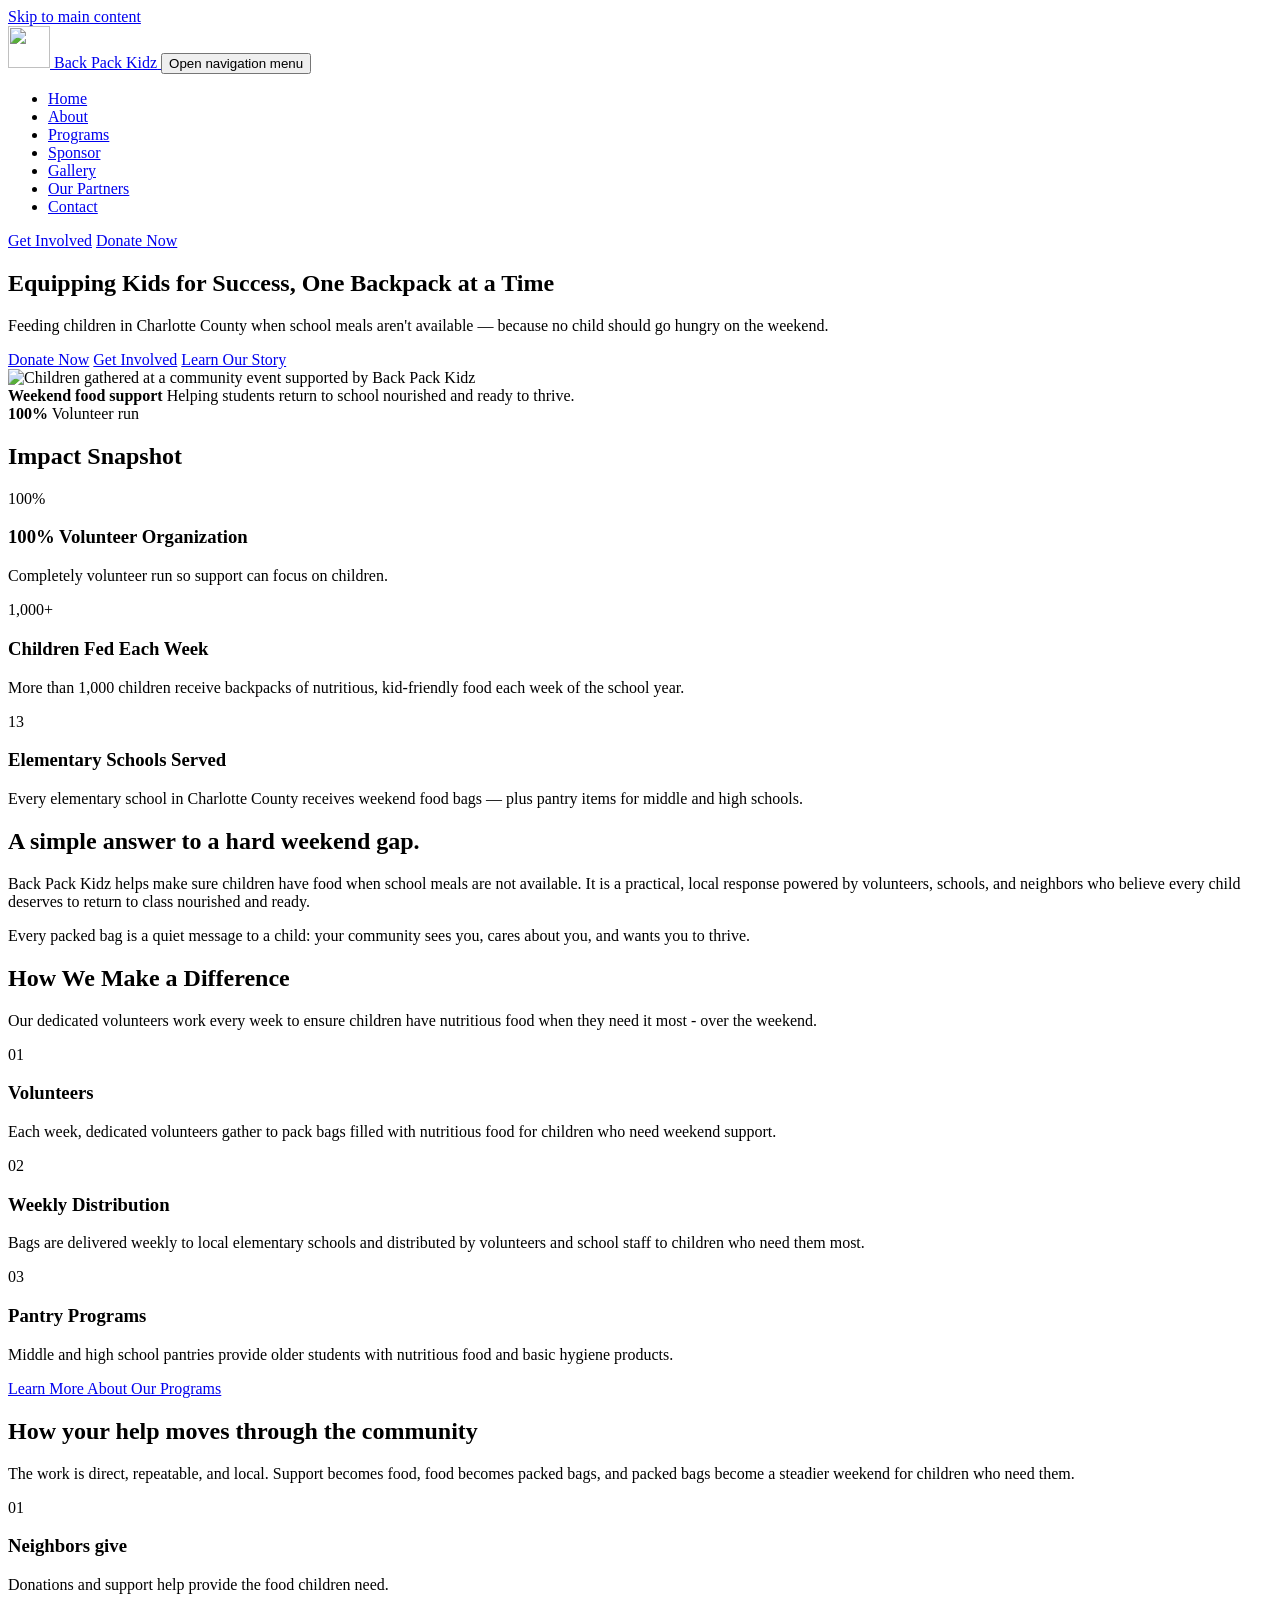
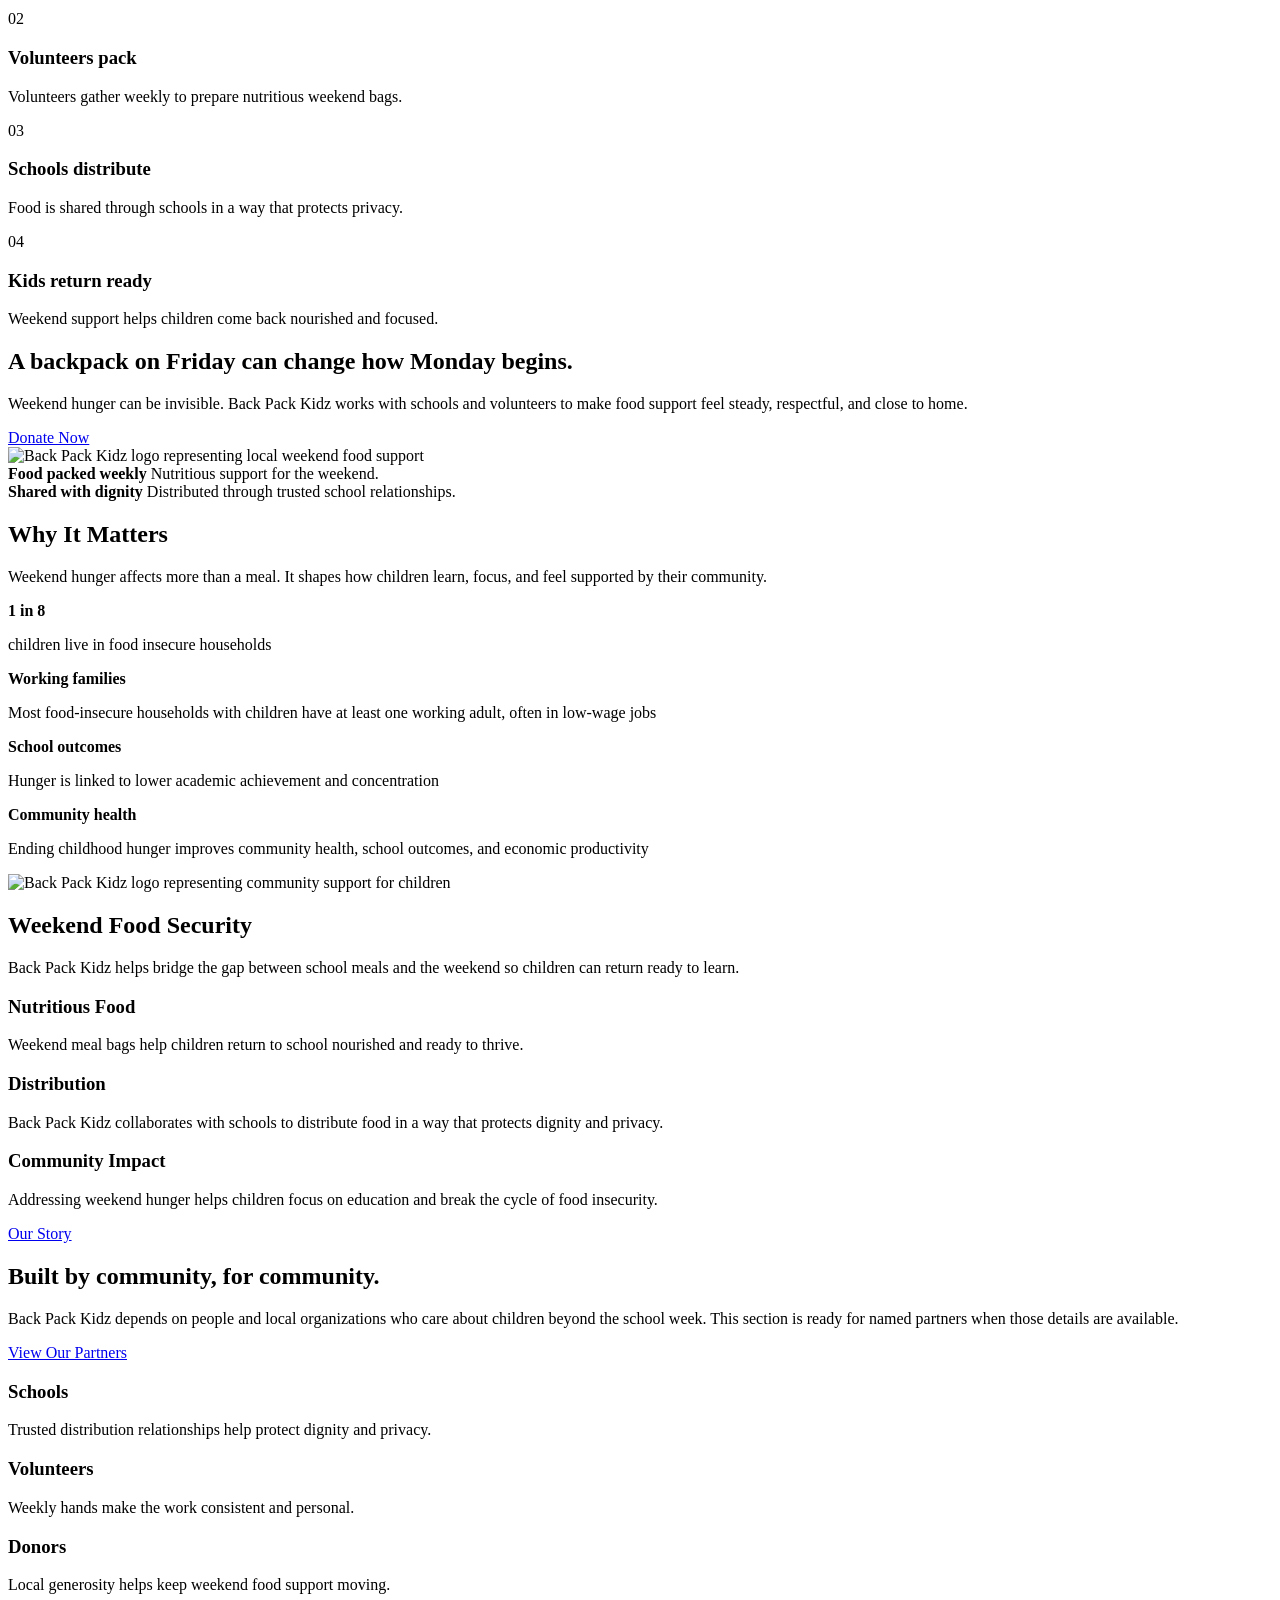
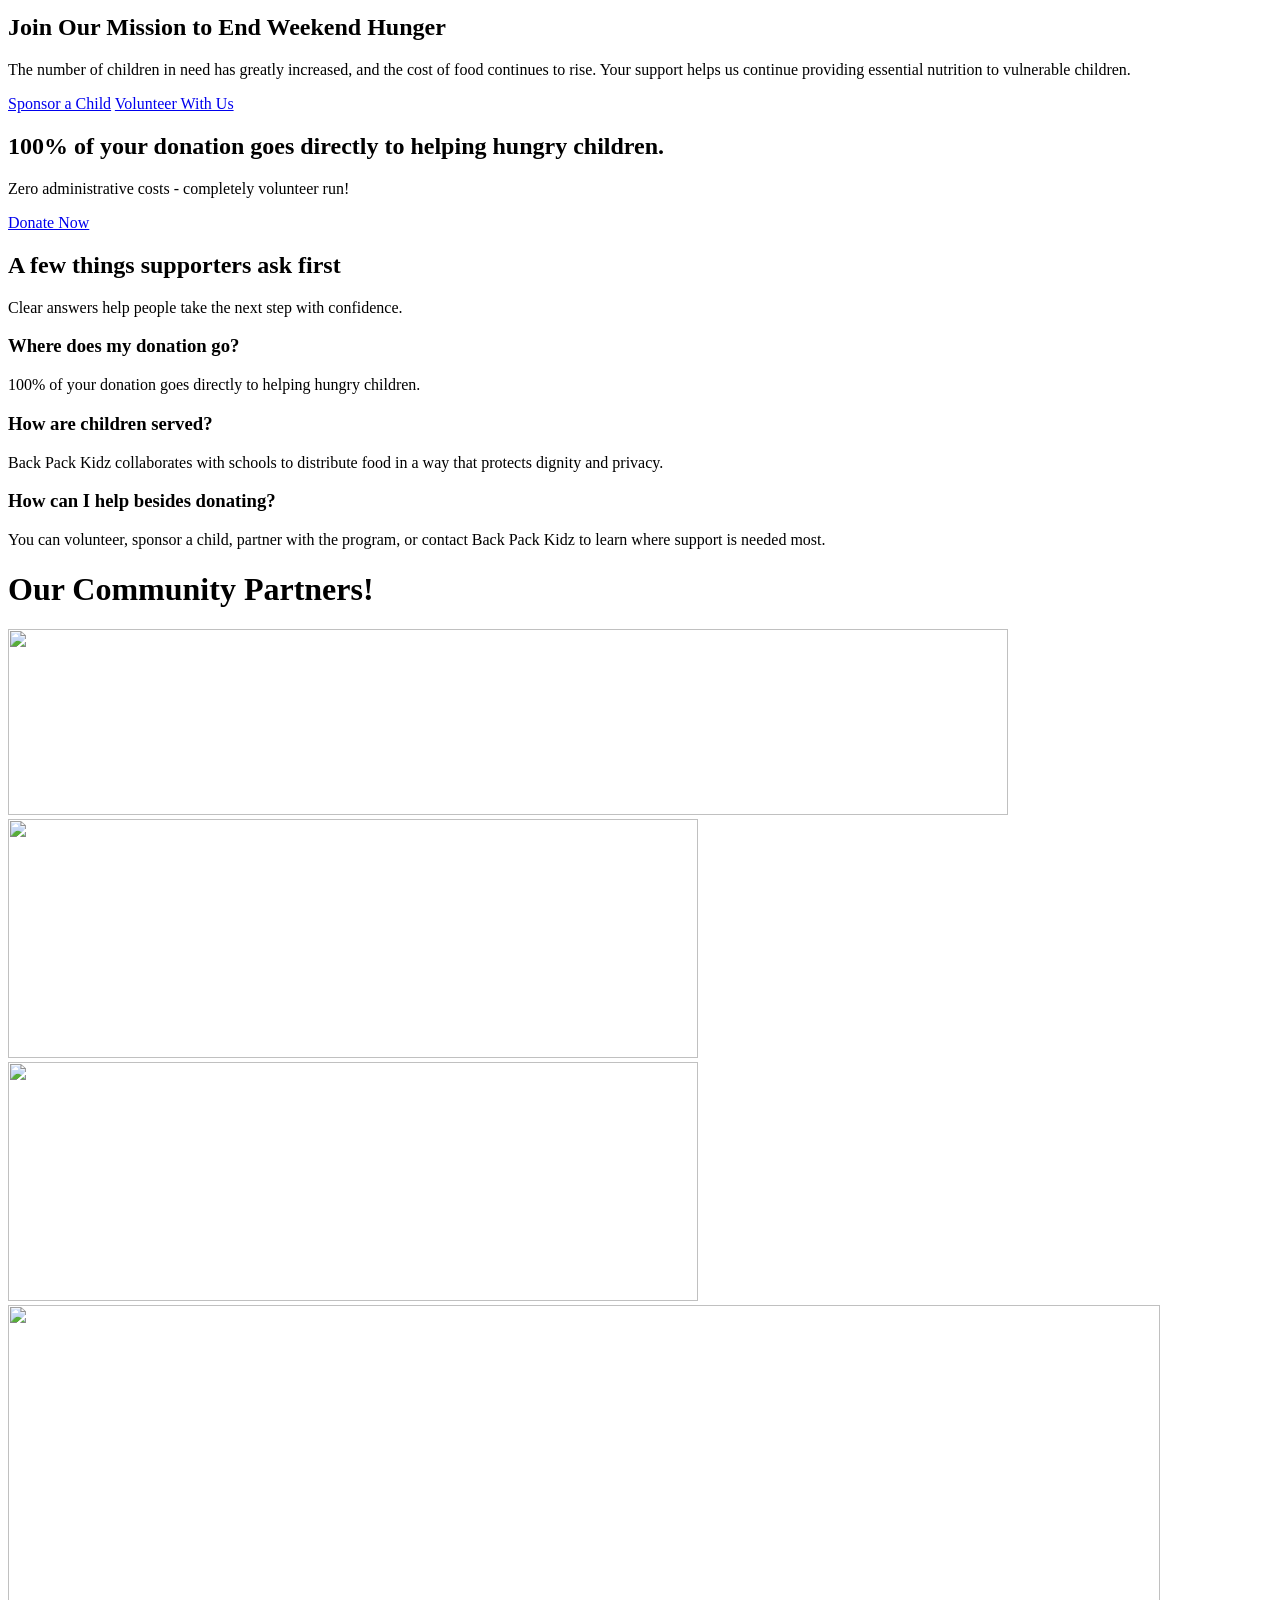
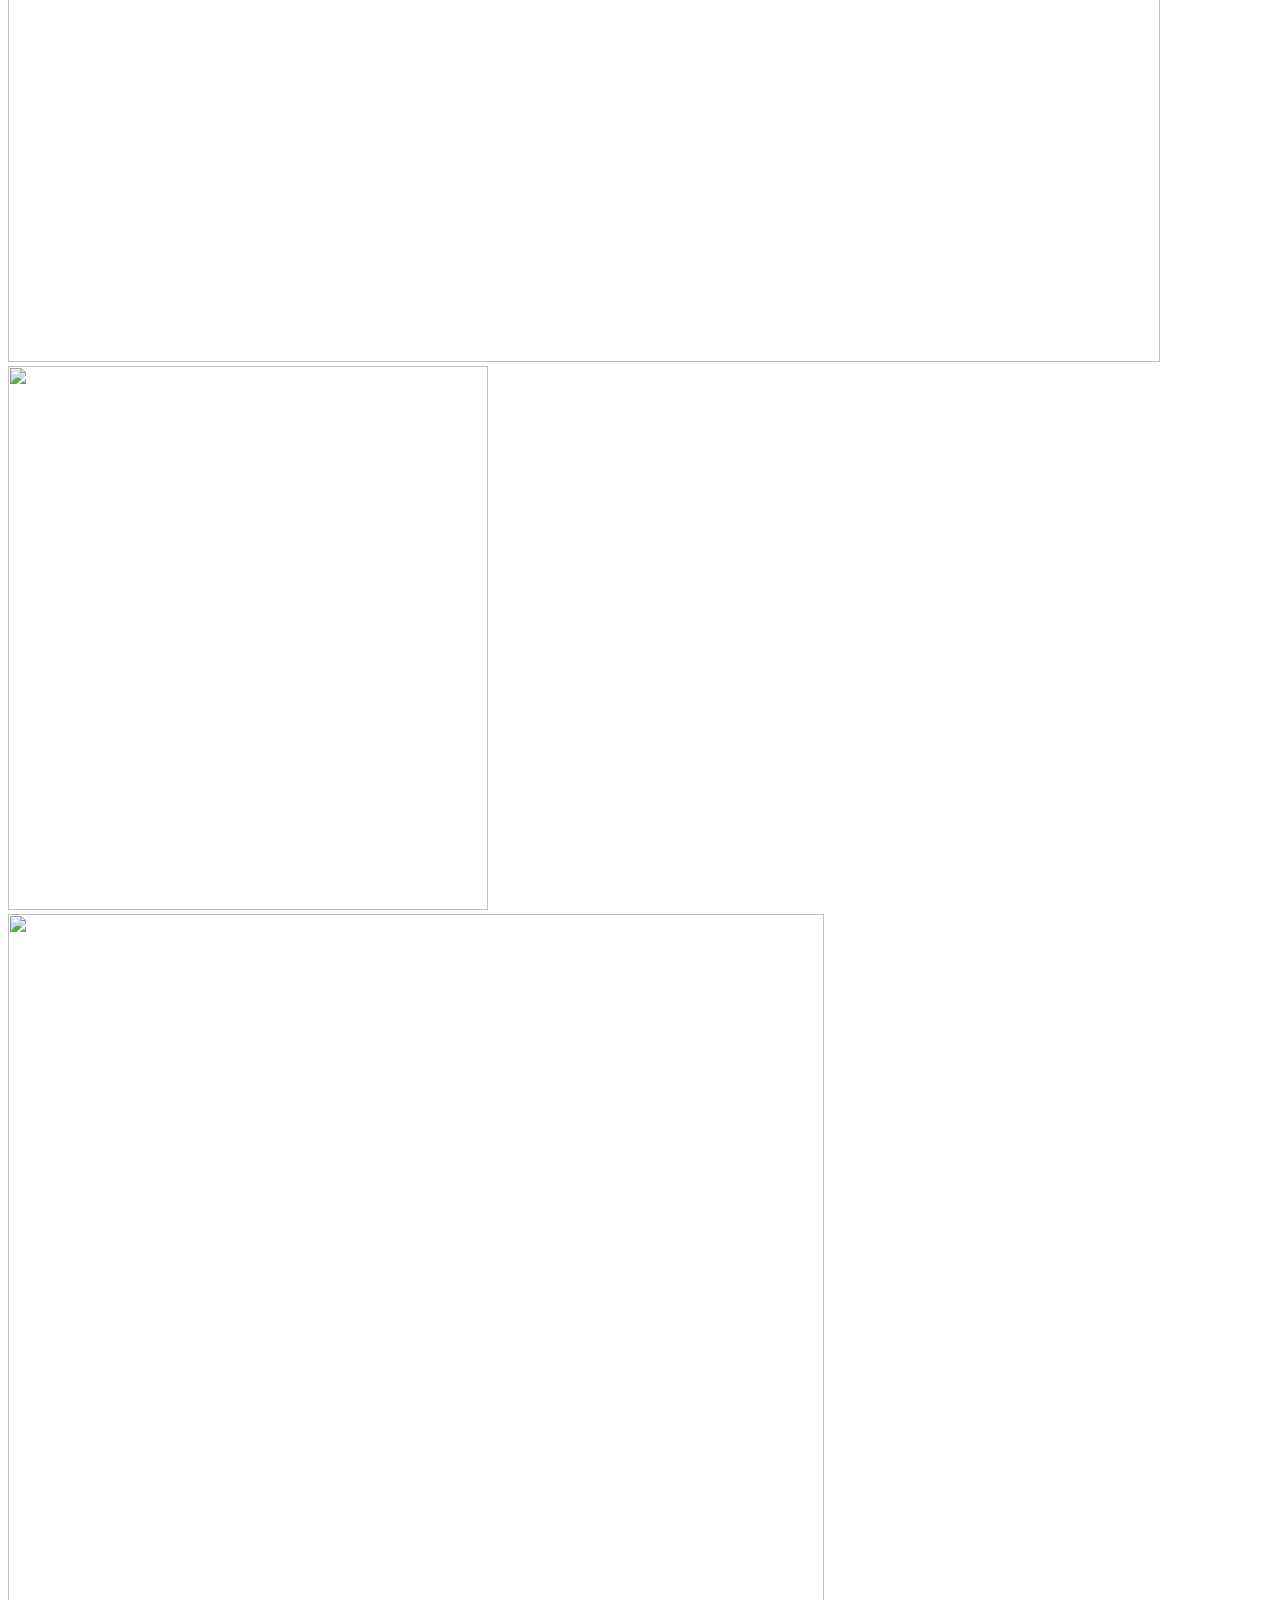
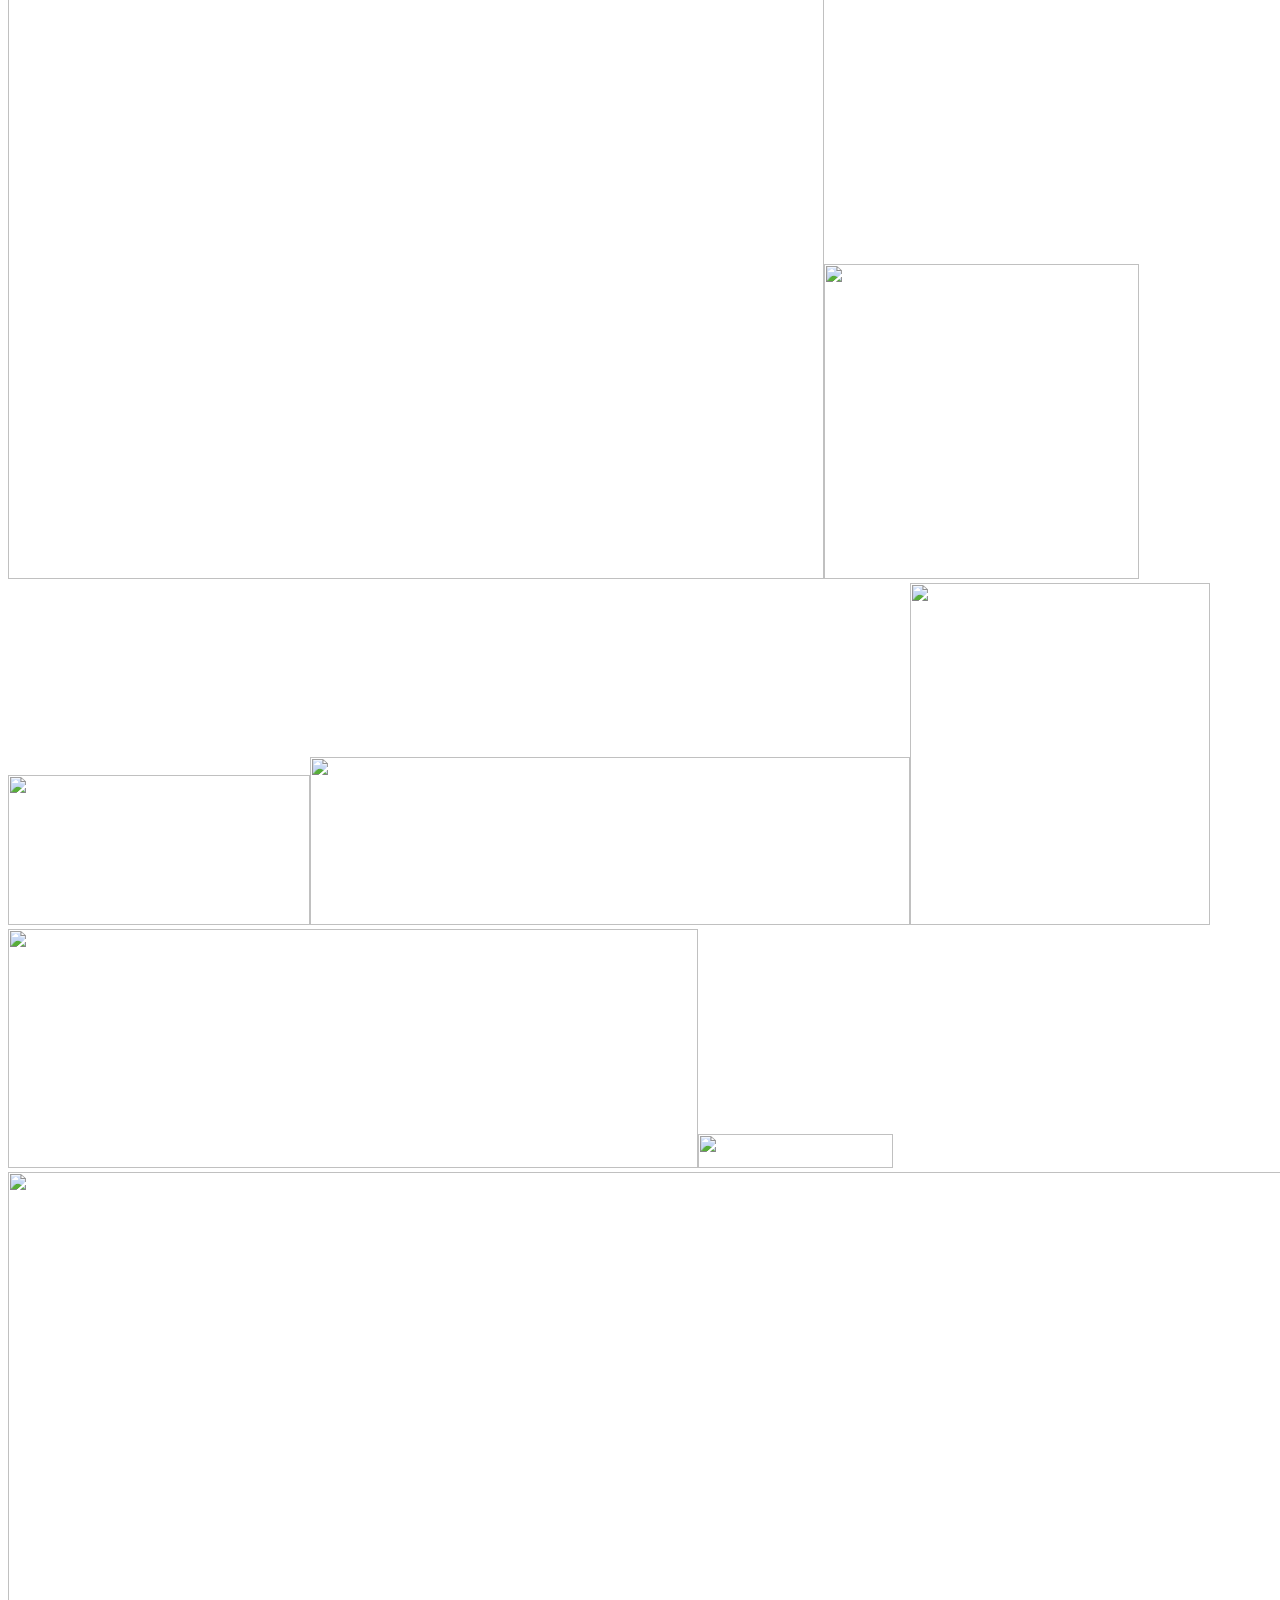
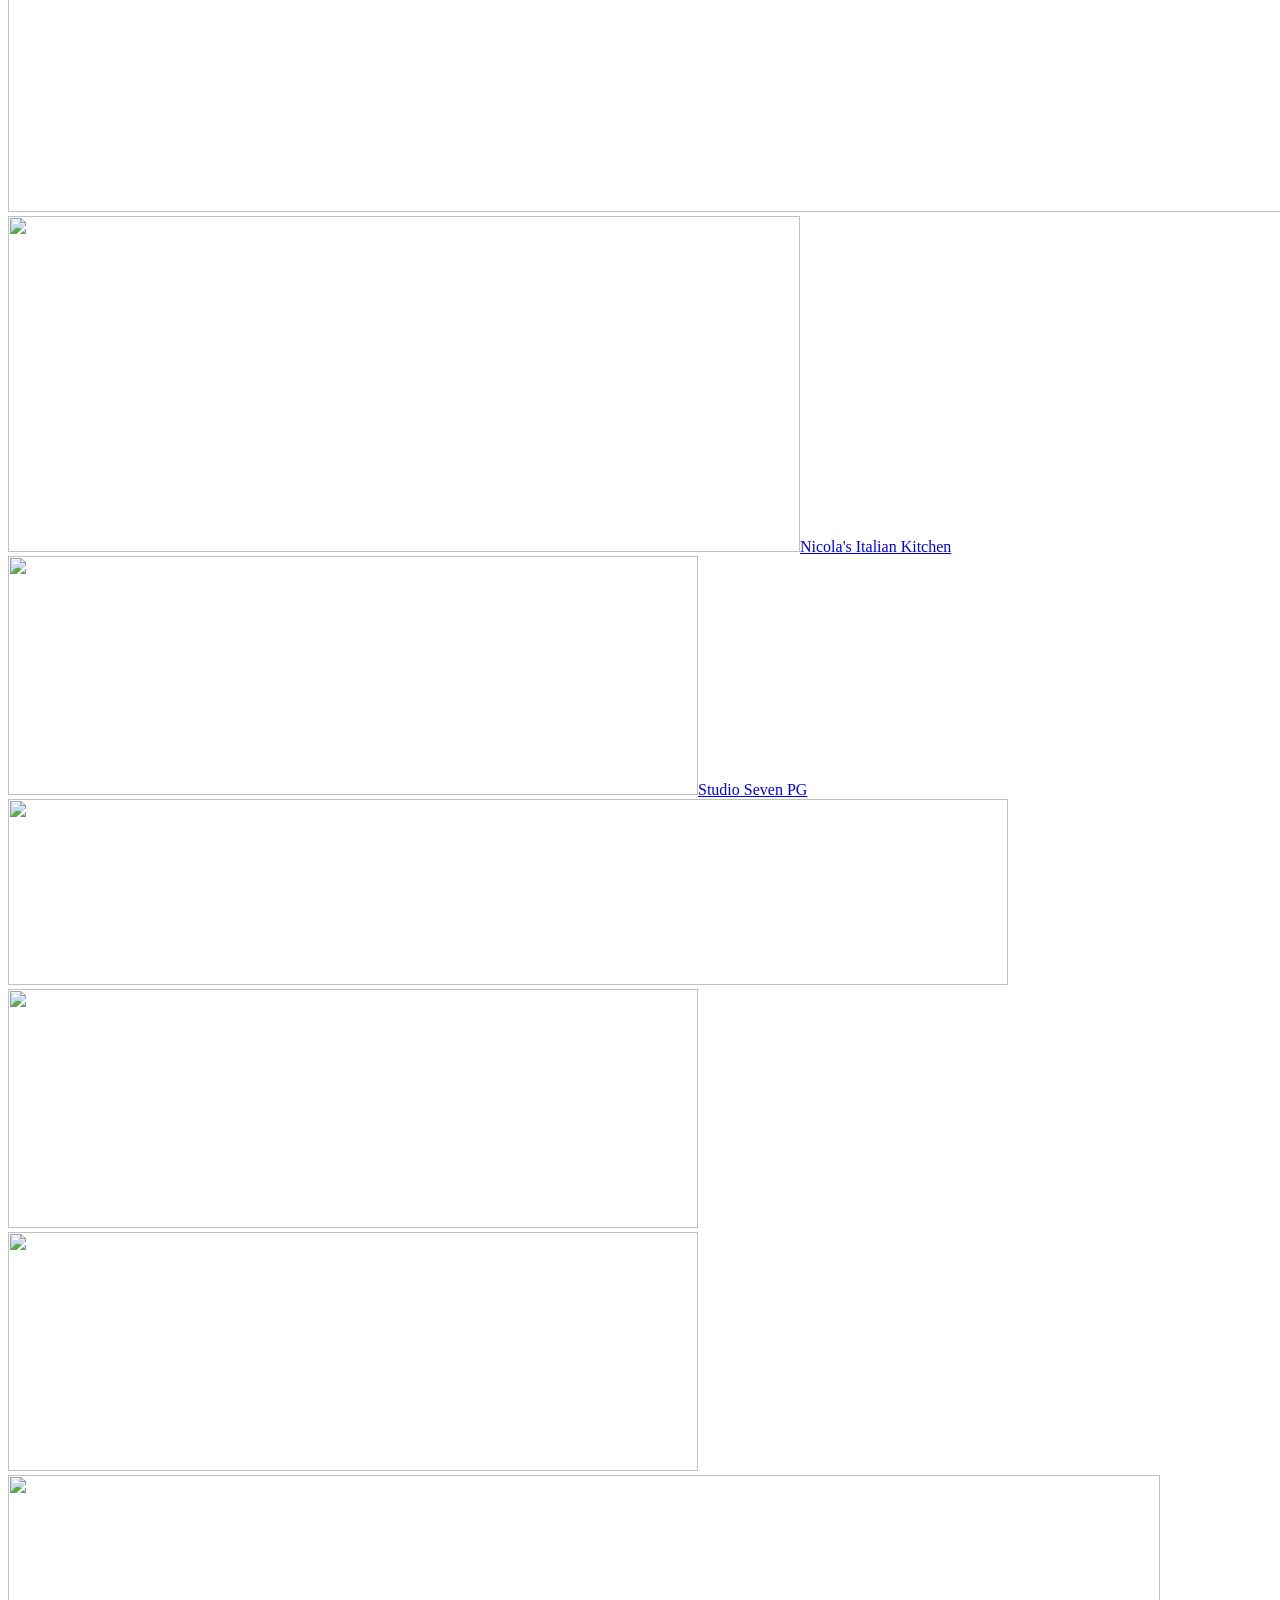
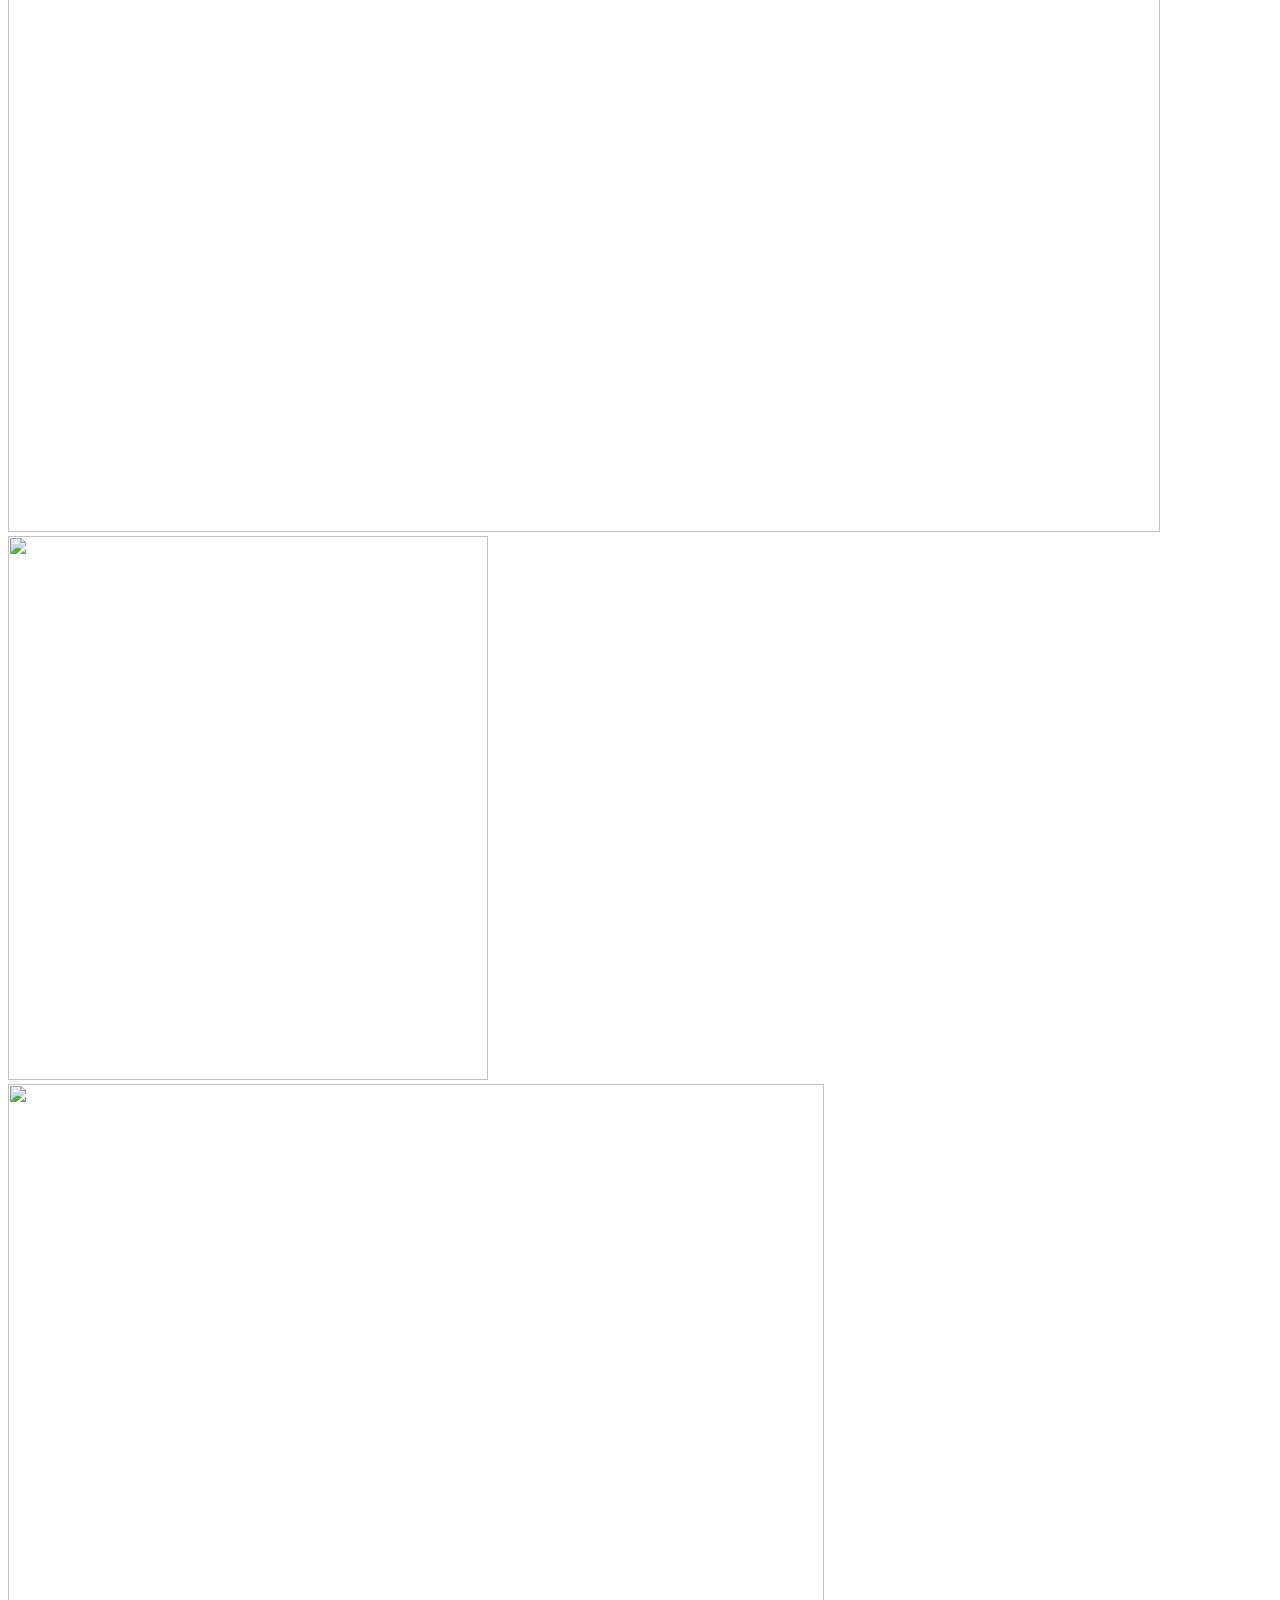
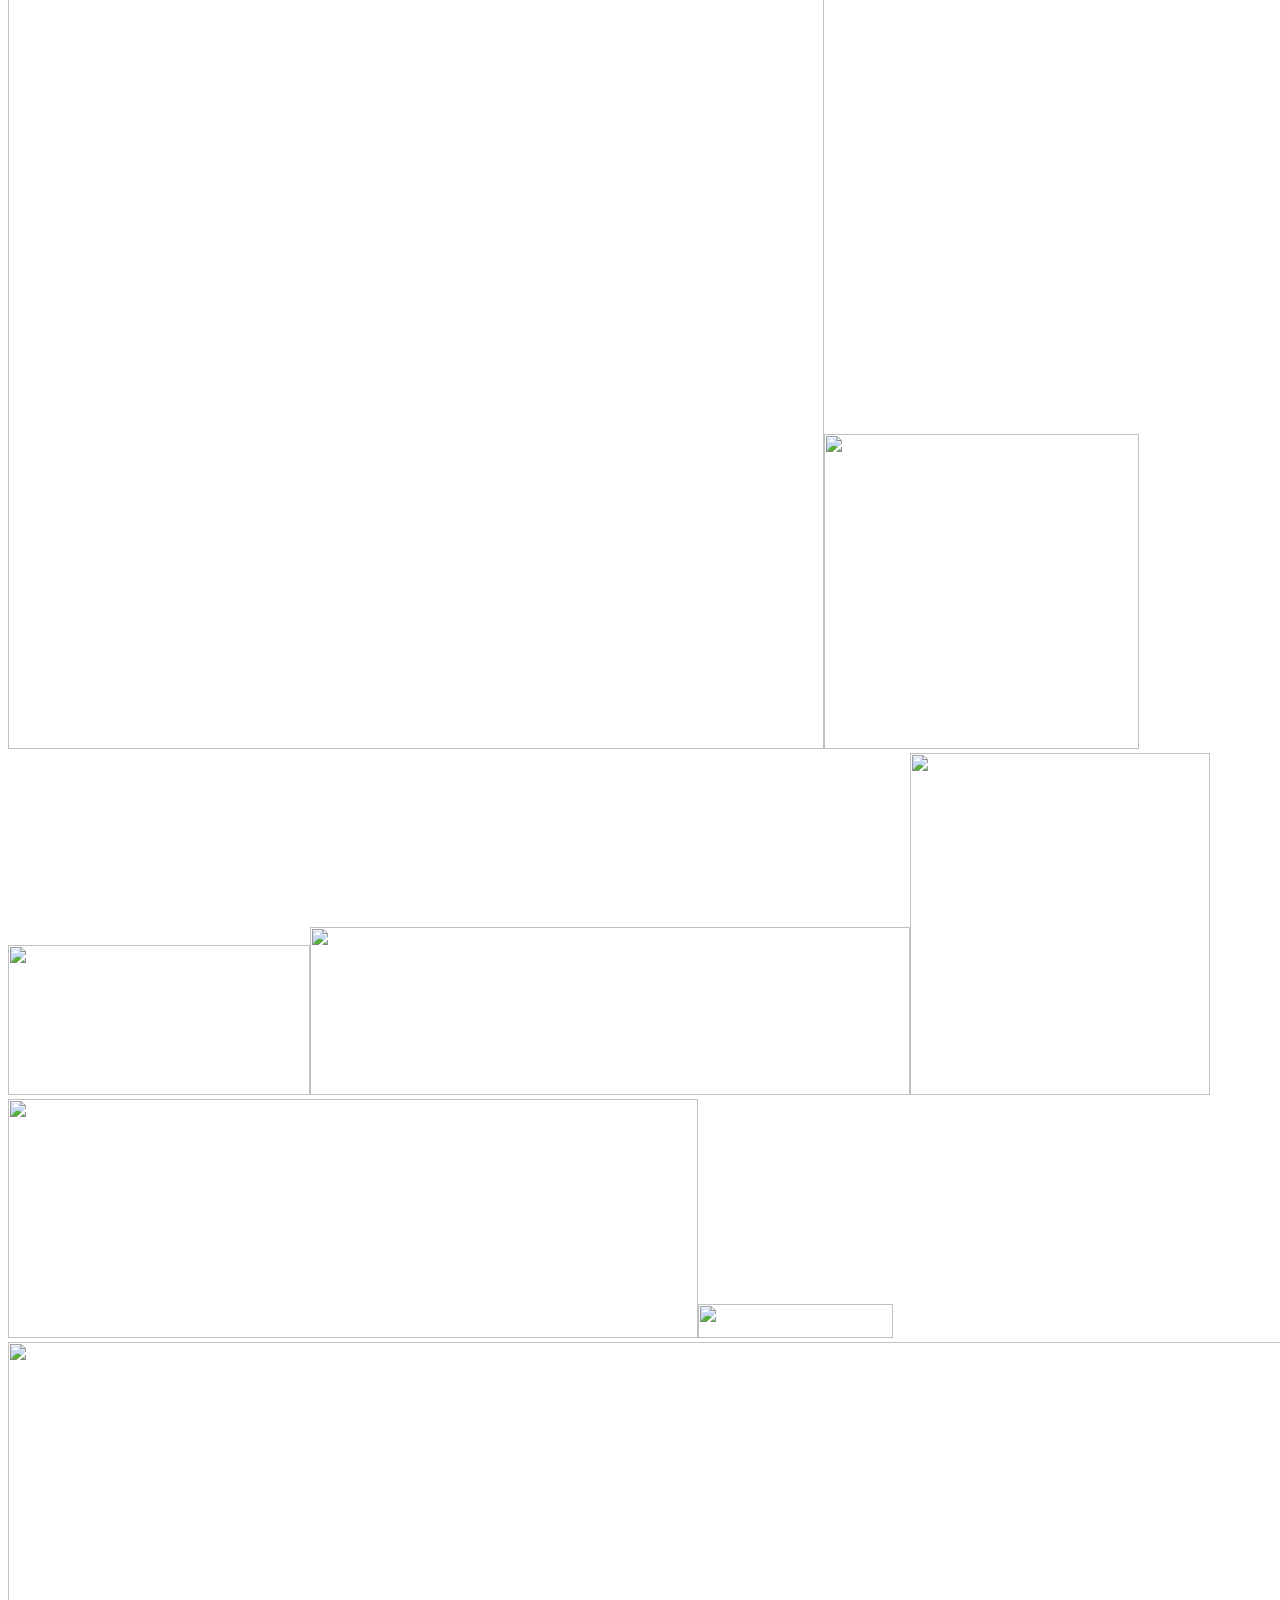
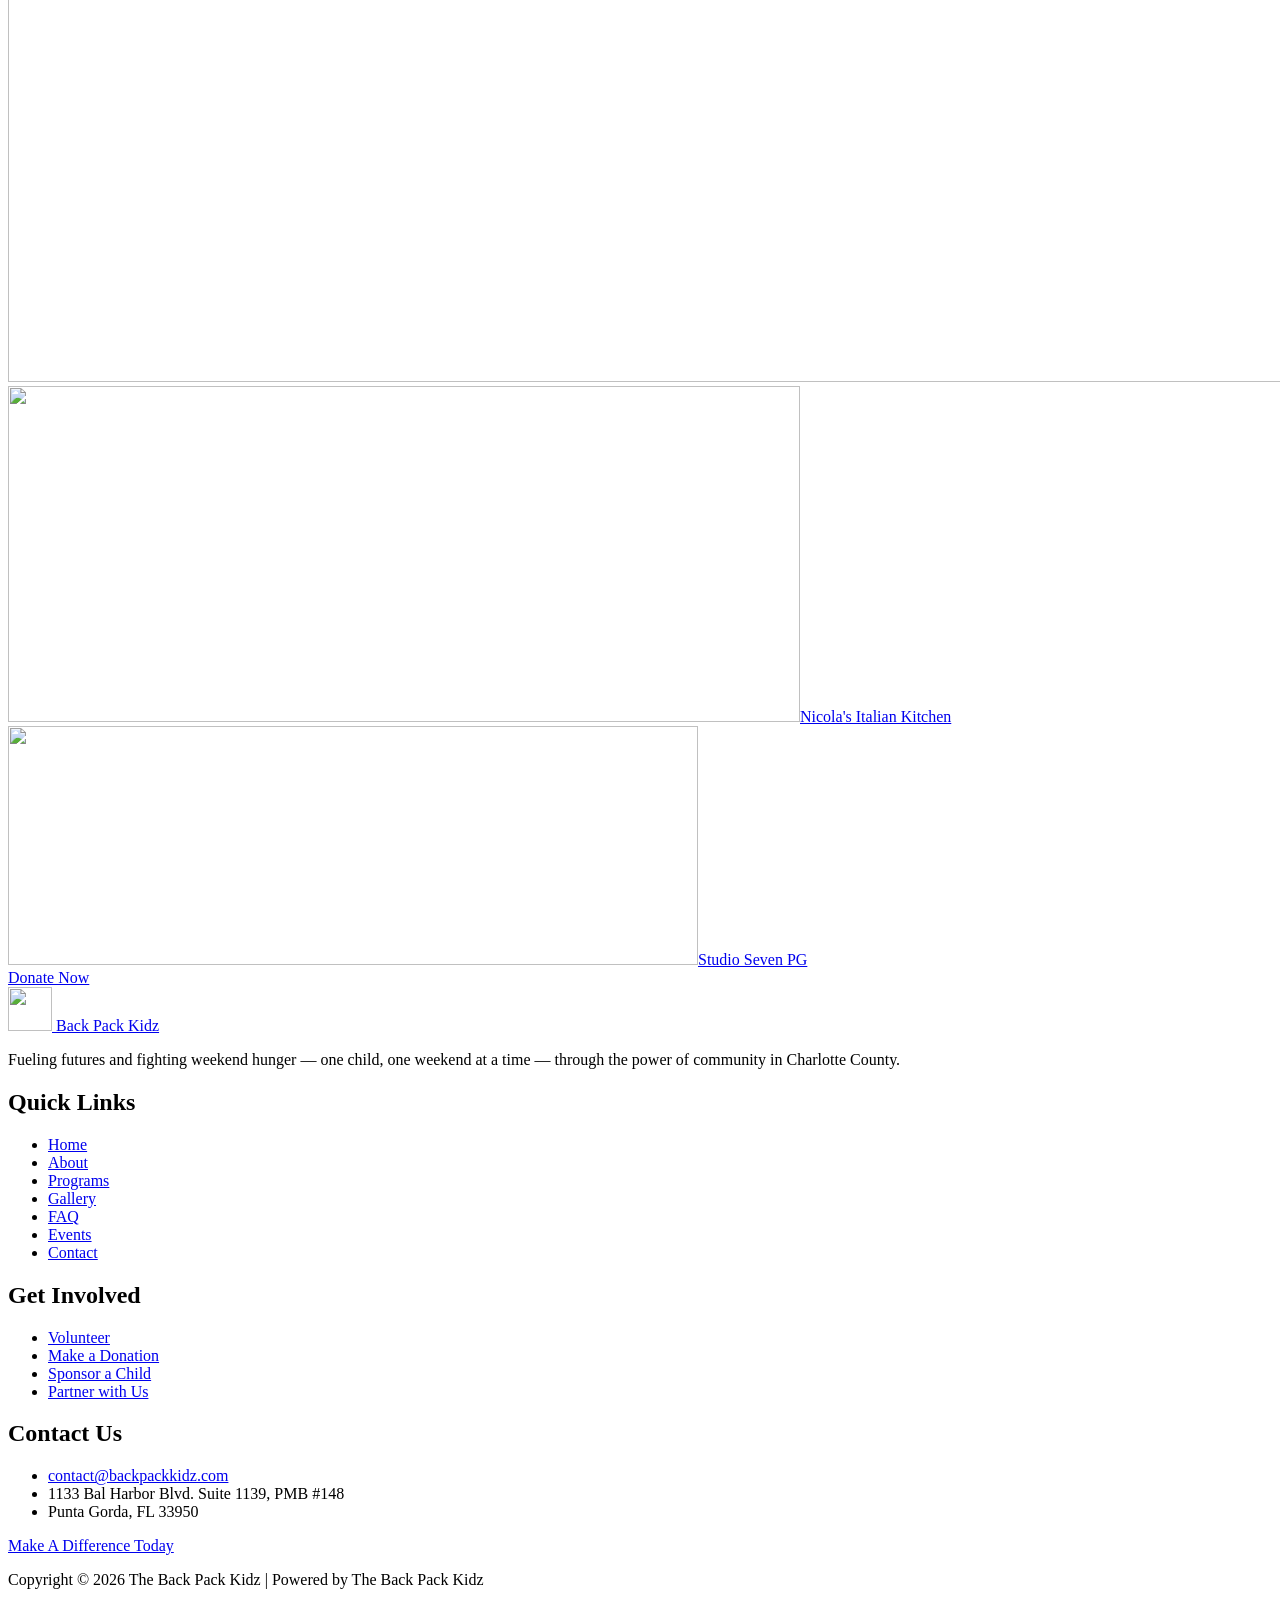
==== commit 6127be2c: "chore: respect governed homepage publication boundary" ====
--- a/BackPackKidzWebsite/index.html
+++ b/BackPackKidzWebsite/index.html
@@ -157,9 +157,9 @@
               <p>More than 1,000 children receive backpacks of nutritious, kid-friendly food each week of the school year.</p>
             </article>
             <article class="impact-card" data-reveal>
-              <span class="impact-icon" aria-hidden="true">10 + 1</span>
-              <h3>Schools Served</h3>
-              <p>Back Pack Kidz serves 10 elementary schools and 1 special needs school in Charlotte County.</p>
+              <span class="impact-icon" aria-hidden="true">13</span>
+              <h3>Elementary Schools Served</h3>
+              <p>Every elementary school in Charlotte County receives weekend food bags &mdash; plus pantry items for middle and high schools.</p>
             </article>
           </div>
         </div>
@@ -168,13 +168,12 @@
       <section class="section mission-preview-section" aria-labelledby="mission-preview-title">
         <div class="section-inner mission-preview-grid">
           <div class="section-heading section-heading-left" data-reveal>
-            <h2 id="mission-preview-title">Our Mission</h2>
-            <p>
-              The mission of Back Pack Kidz is to fight weekend childhood hunger
-              by providing nutritious, kid-friendly food to children in Charlotte
-              County when school meals are not available. Through the power of
-              volunteers, schools, and community partners, we help ensure children
-              return to school nourished, focused, and ready to learn.
+            <h2 id="mission-preview-title">A simple answer to a hard weekend gap.</h2>
+            <p>
+              Back Pack Kidz helps make sure children have food when school meals
+              are not available. It is a practical, local response powered by
+              volunteers, schools, and neighbors who believe every child deserves
+              to return to class nourished and ready.
             </p>
           </div>
           <div class="mission-note-panel" data-reveal>
@@ -218,8 +217,8 @@
               <span class="feature-icon" aria-hidden="true">03</span>
               <h3>Pantry Programs</h3>
               <p>
-                School pantry support provides snacks with access available
-                to all students.
+                Middle and high school pantries provide older students with
+                nutritious food and basic hygiene products.
               </p>
             </article>
           </div>
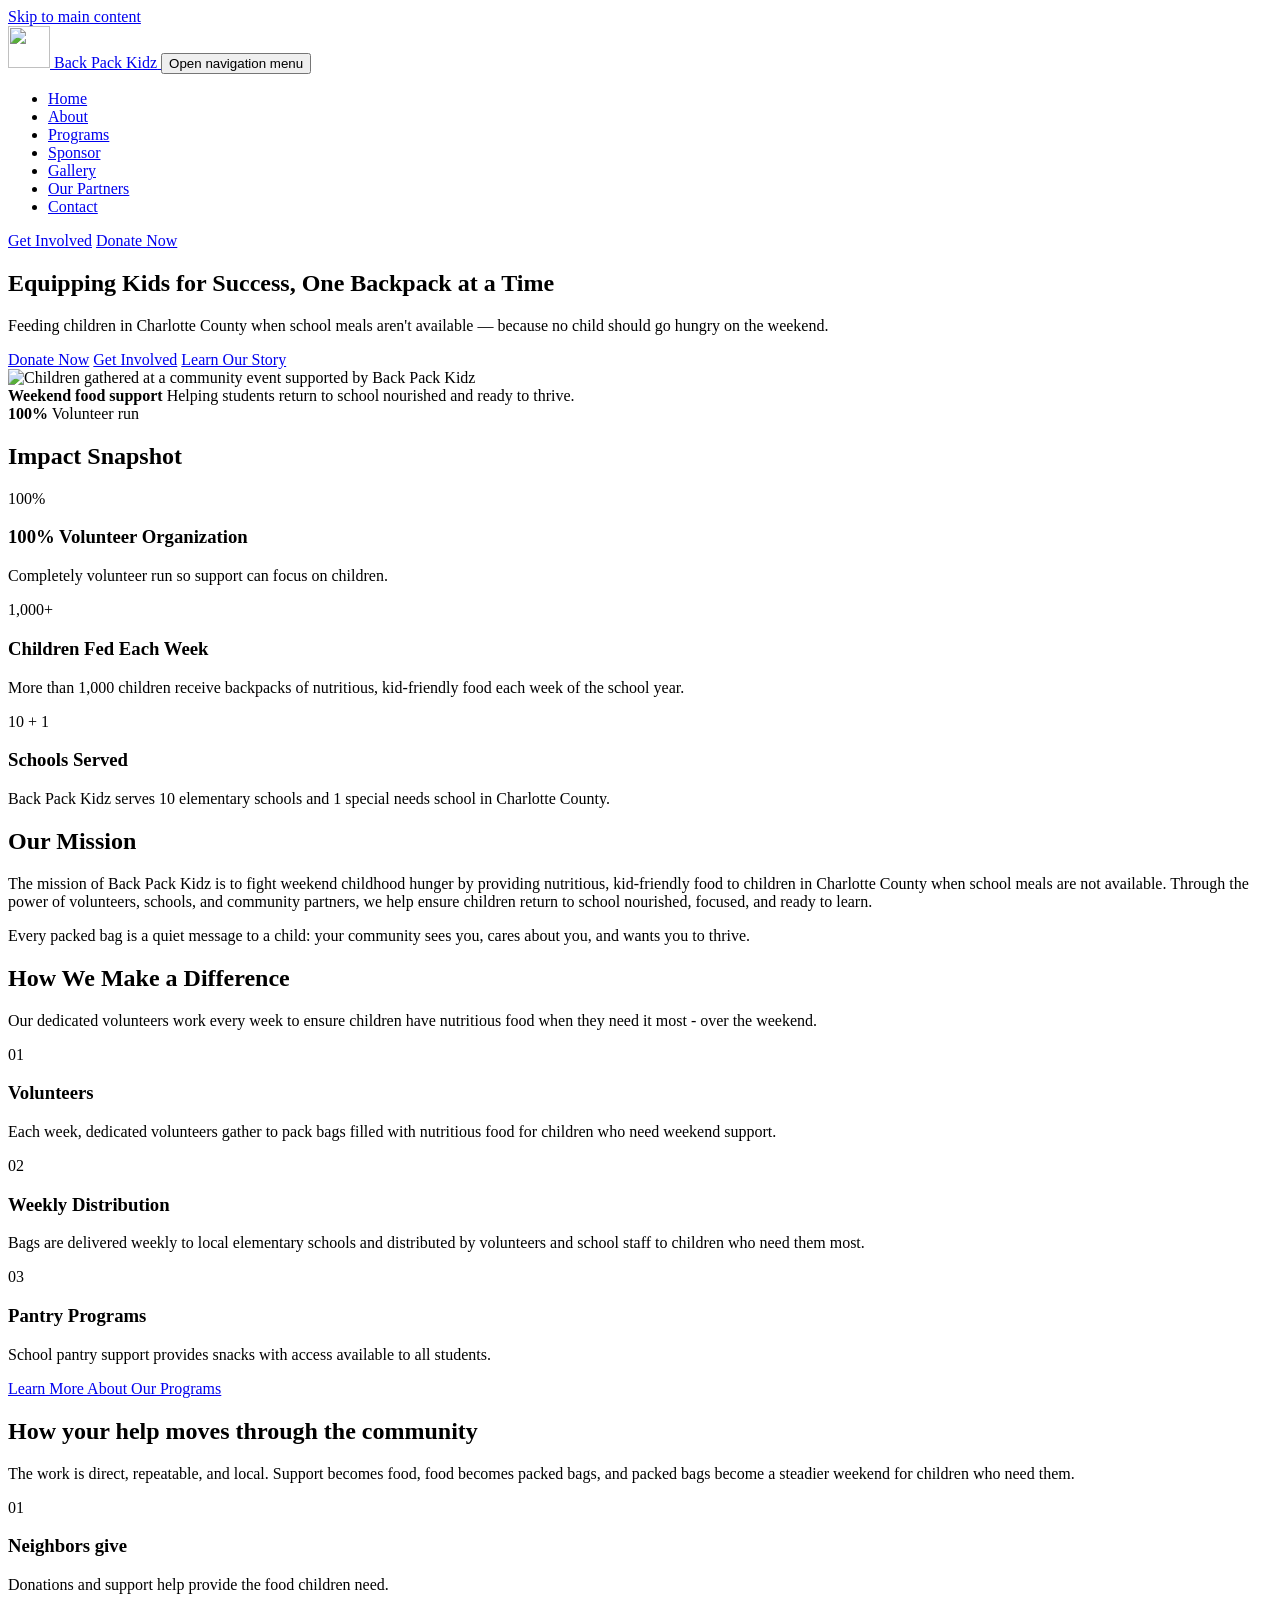
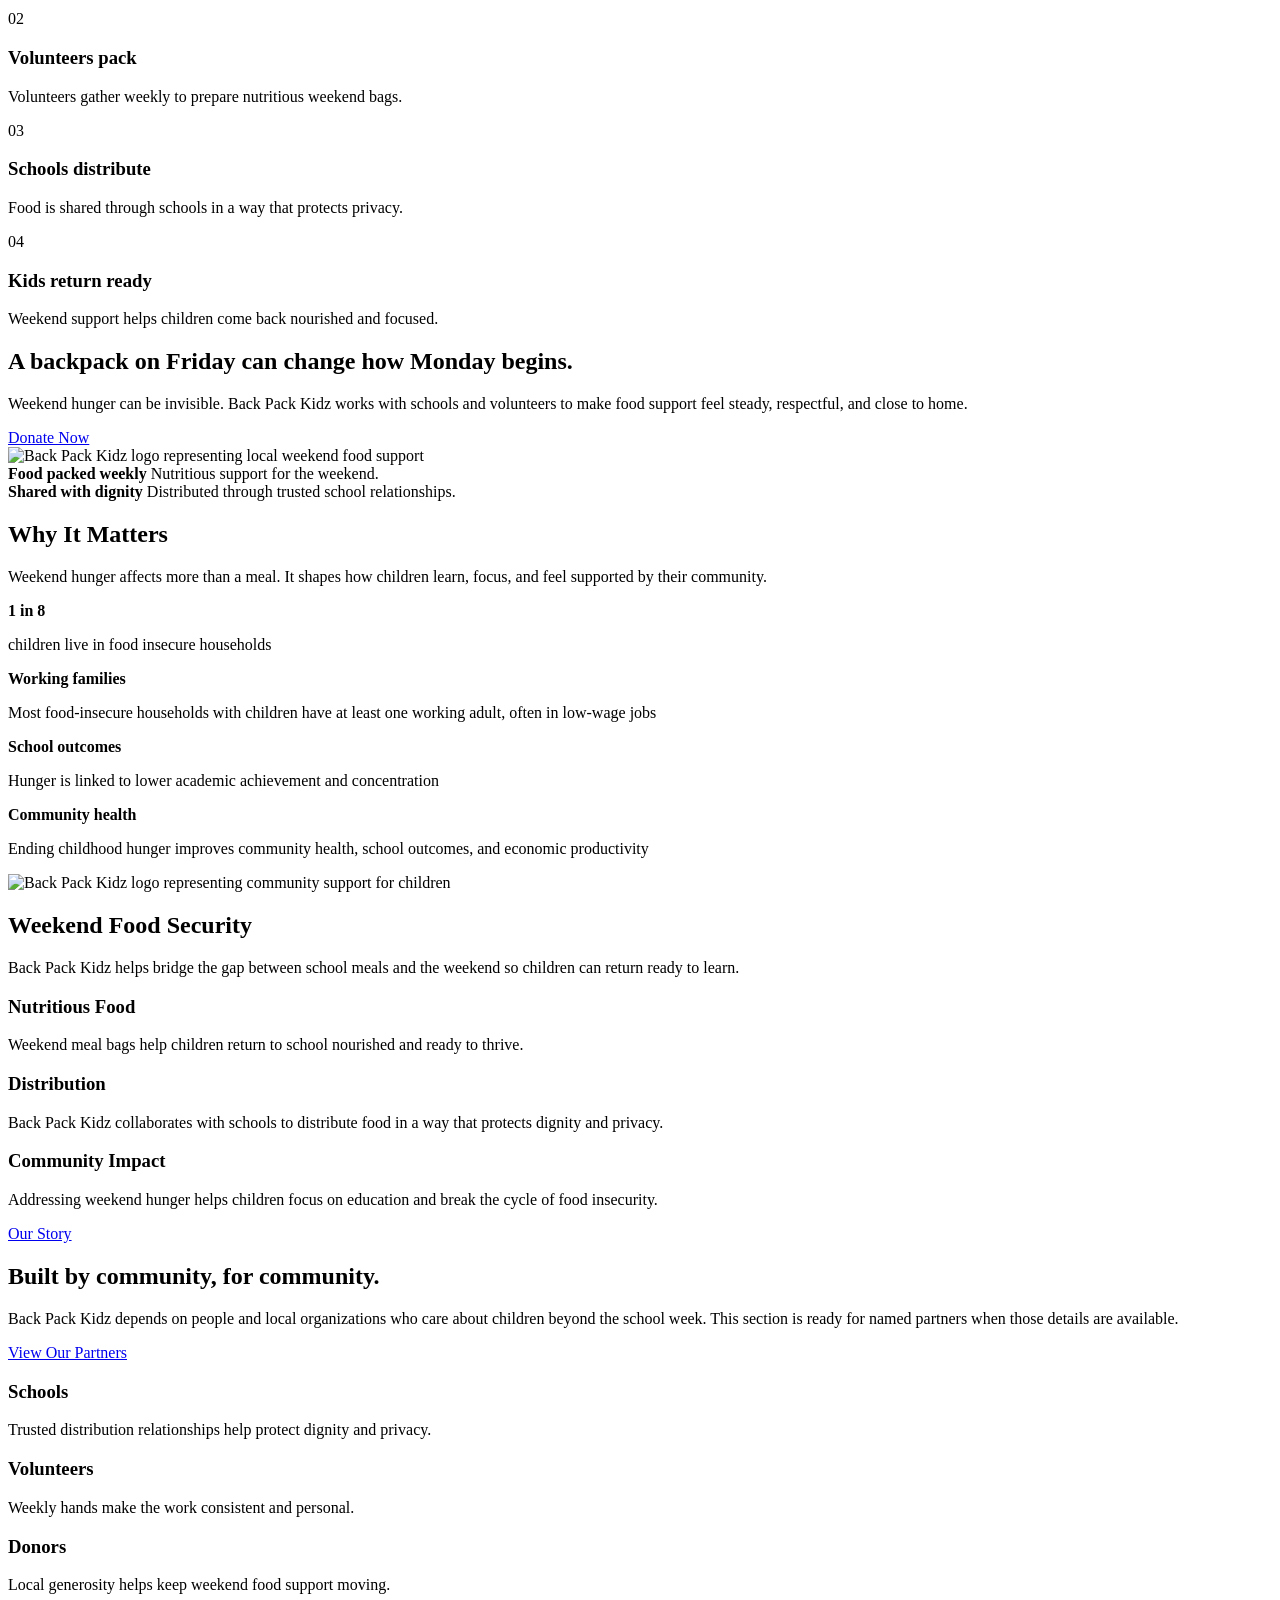
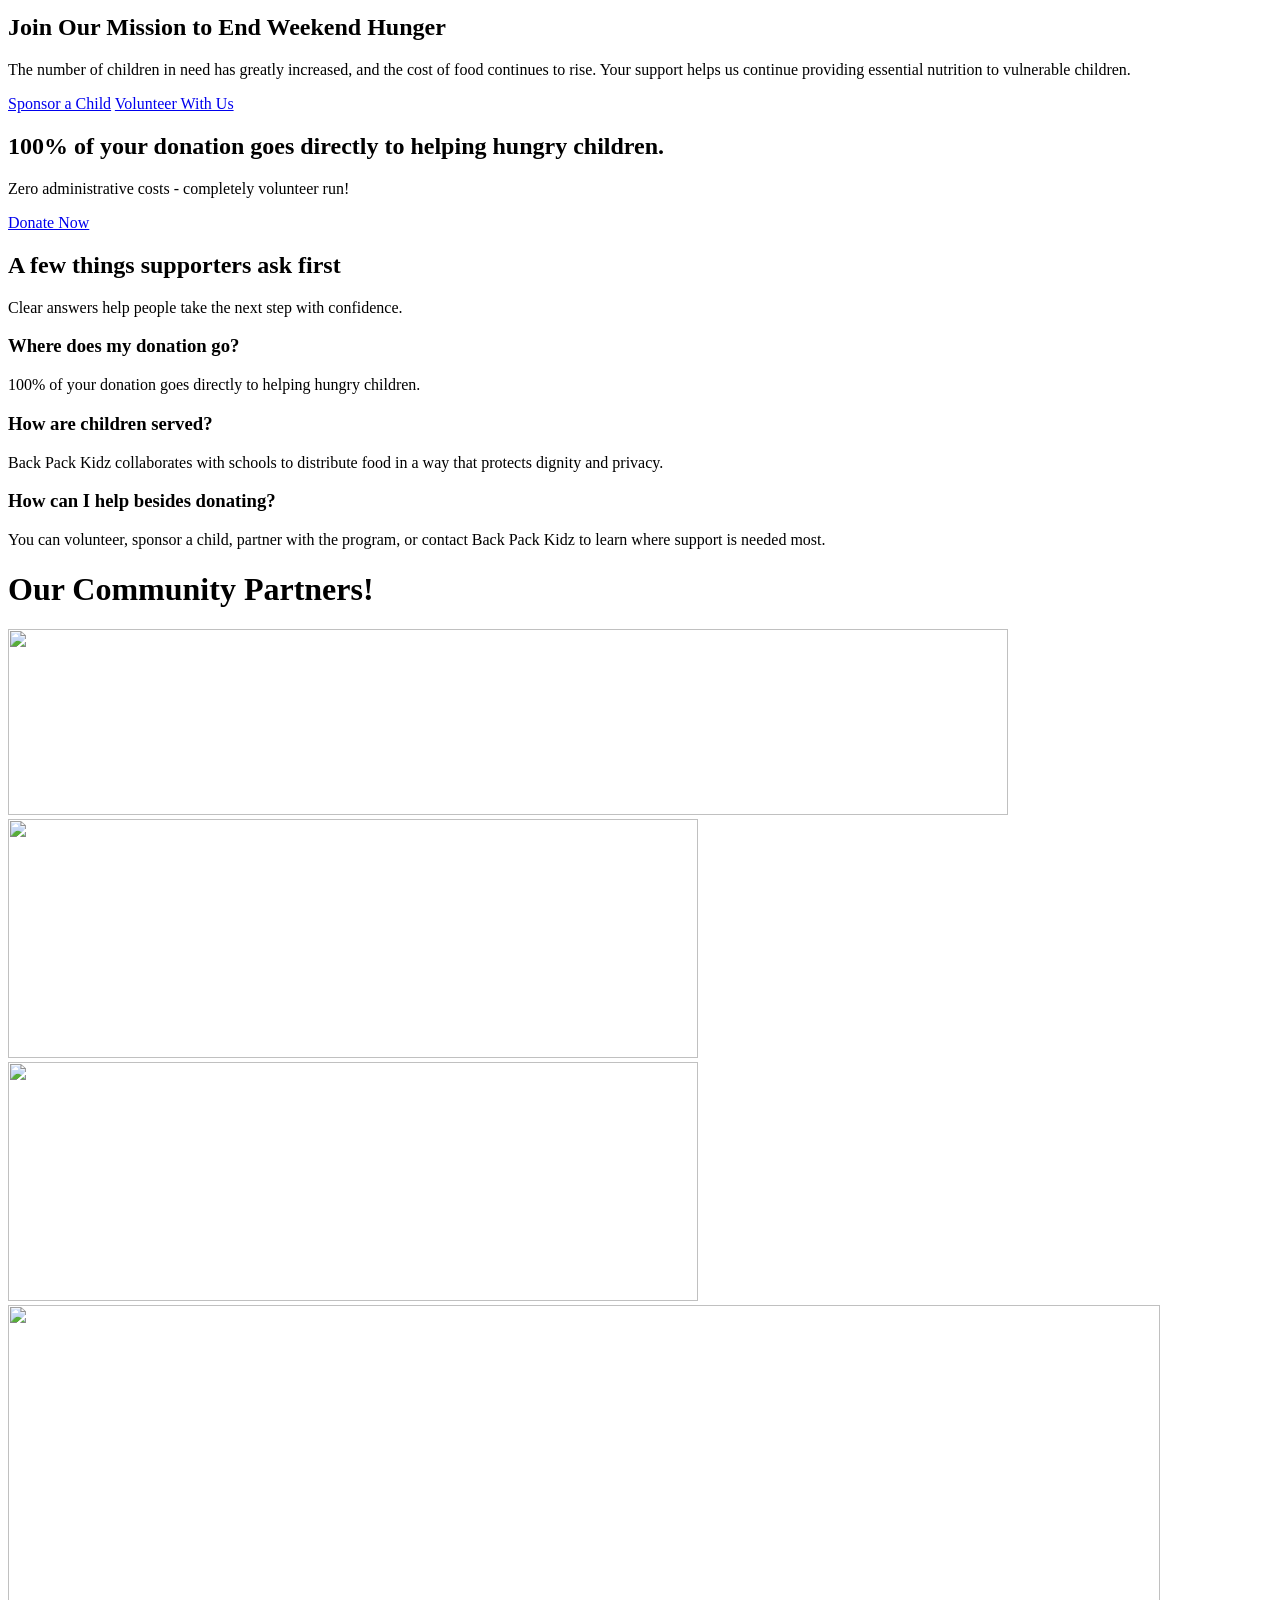
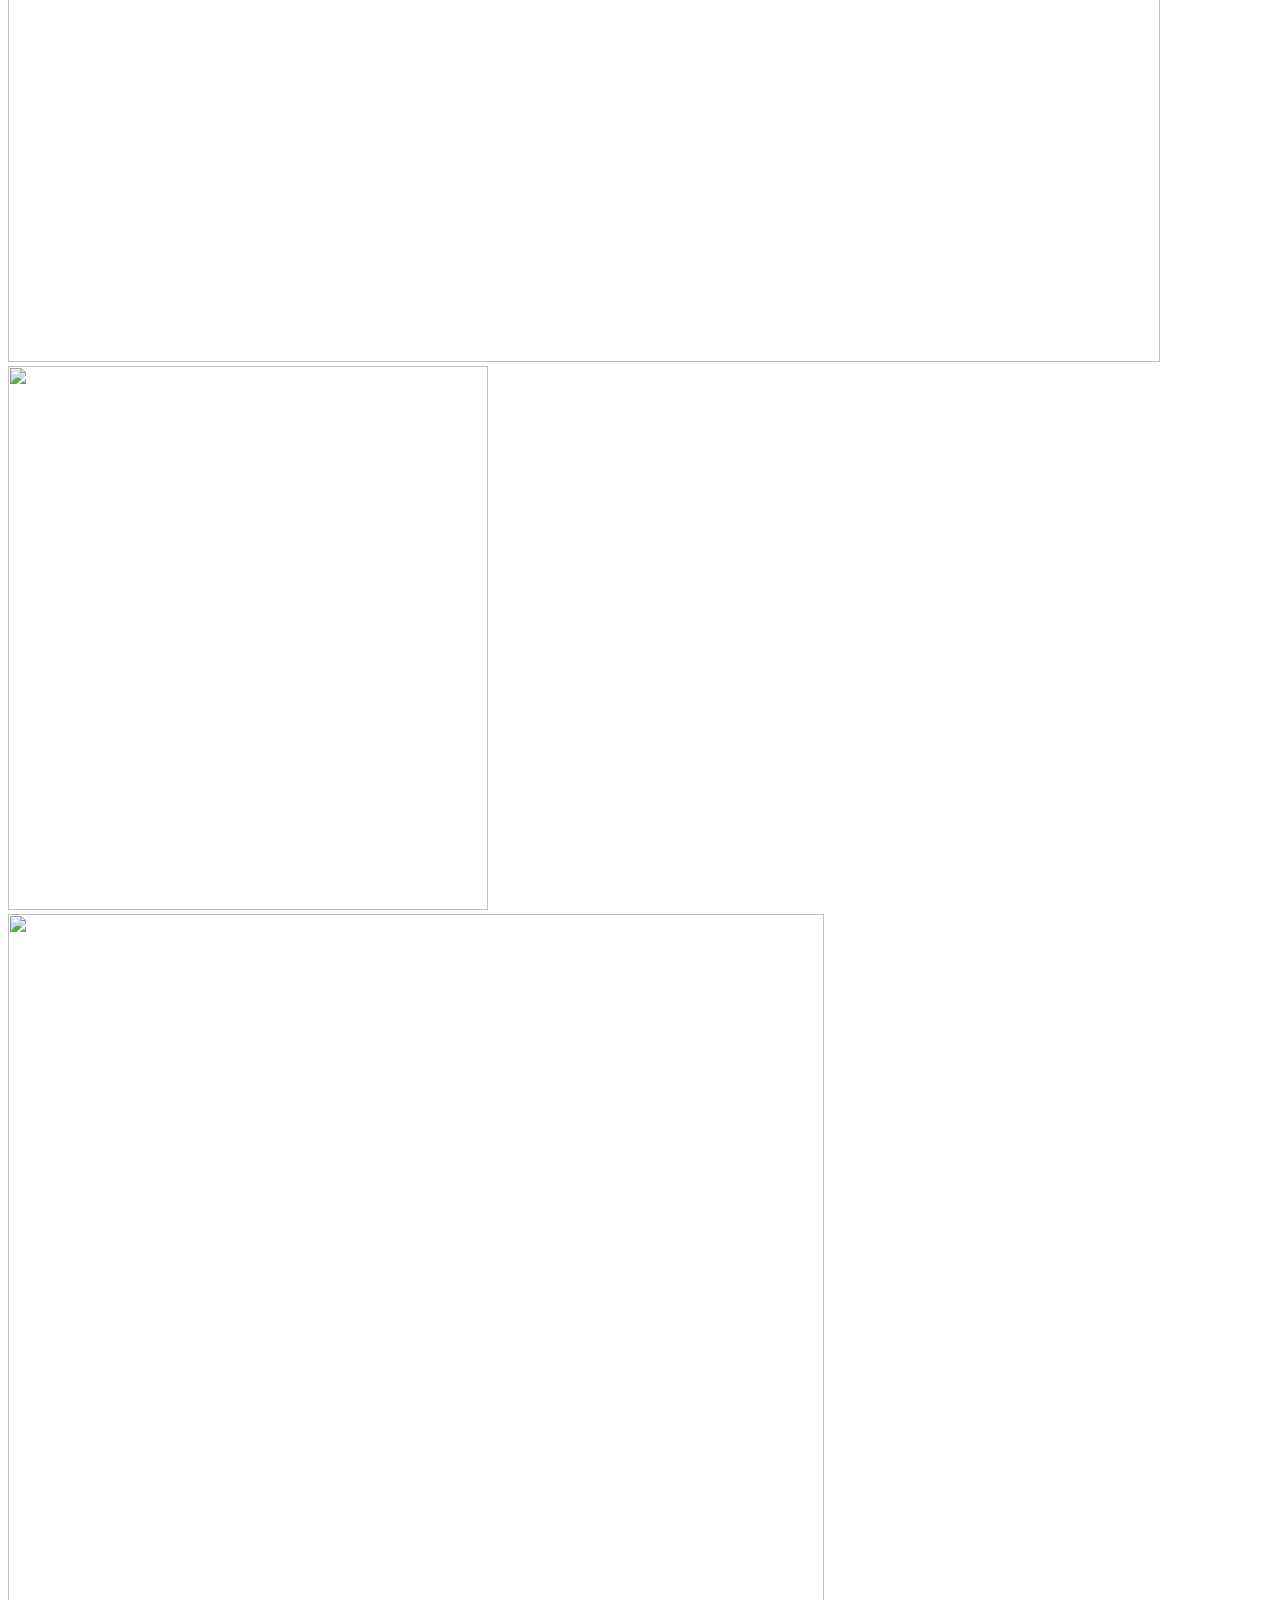
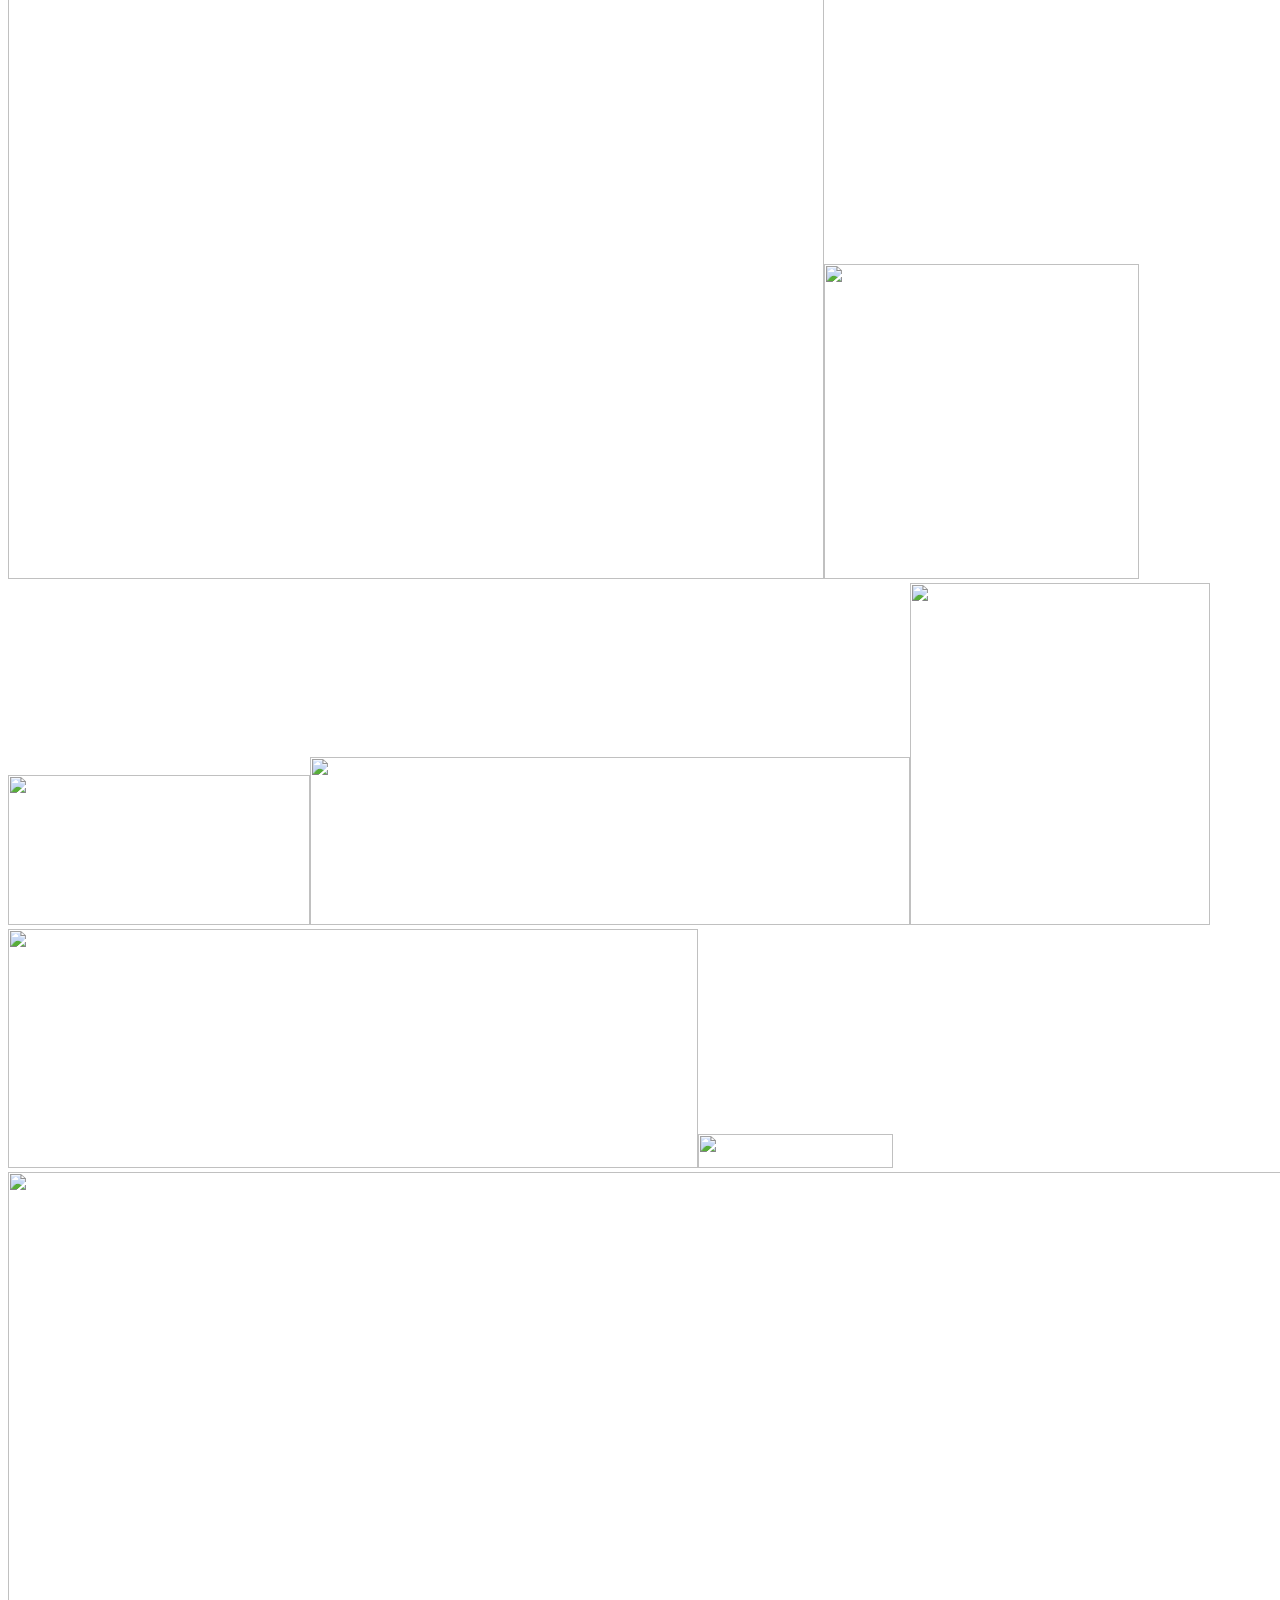
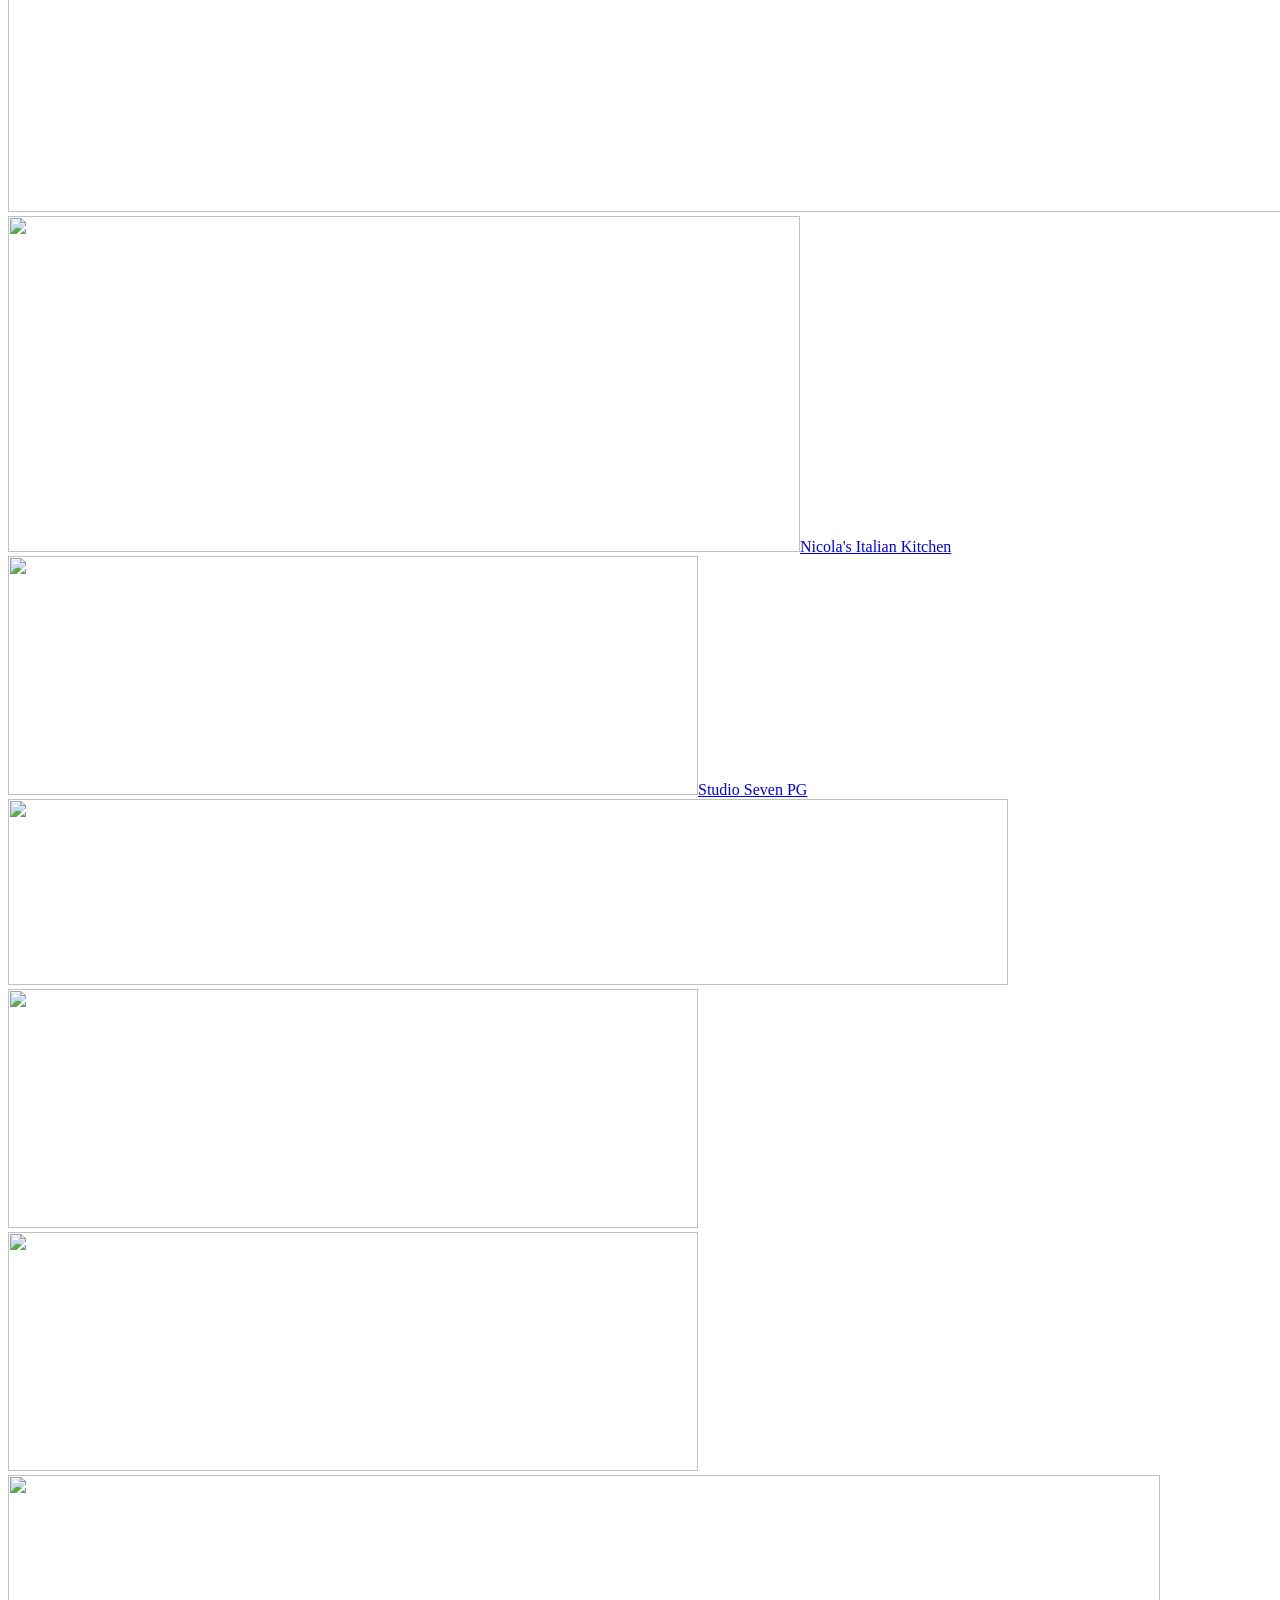
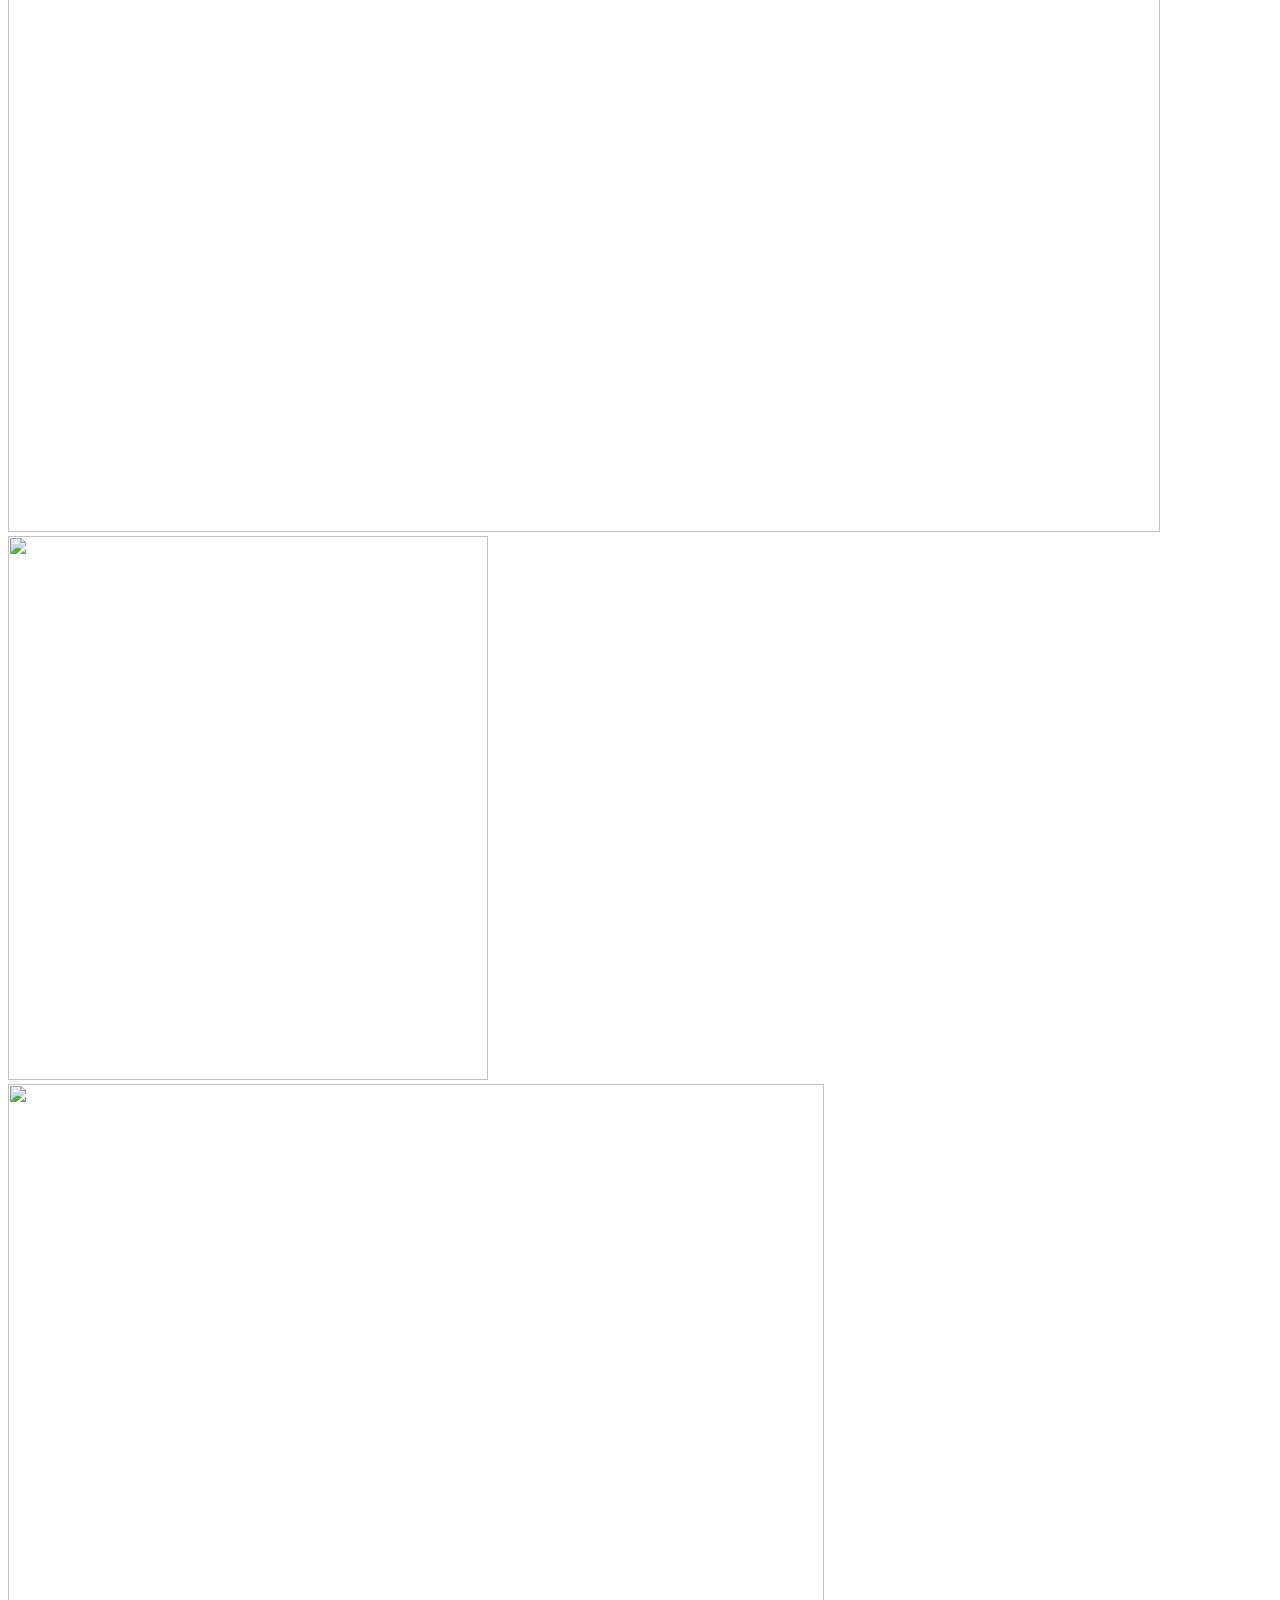
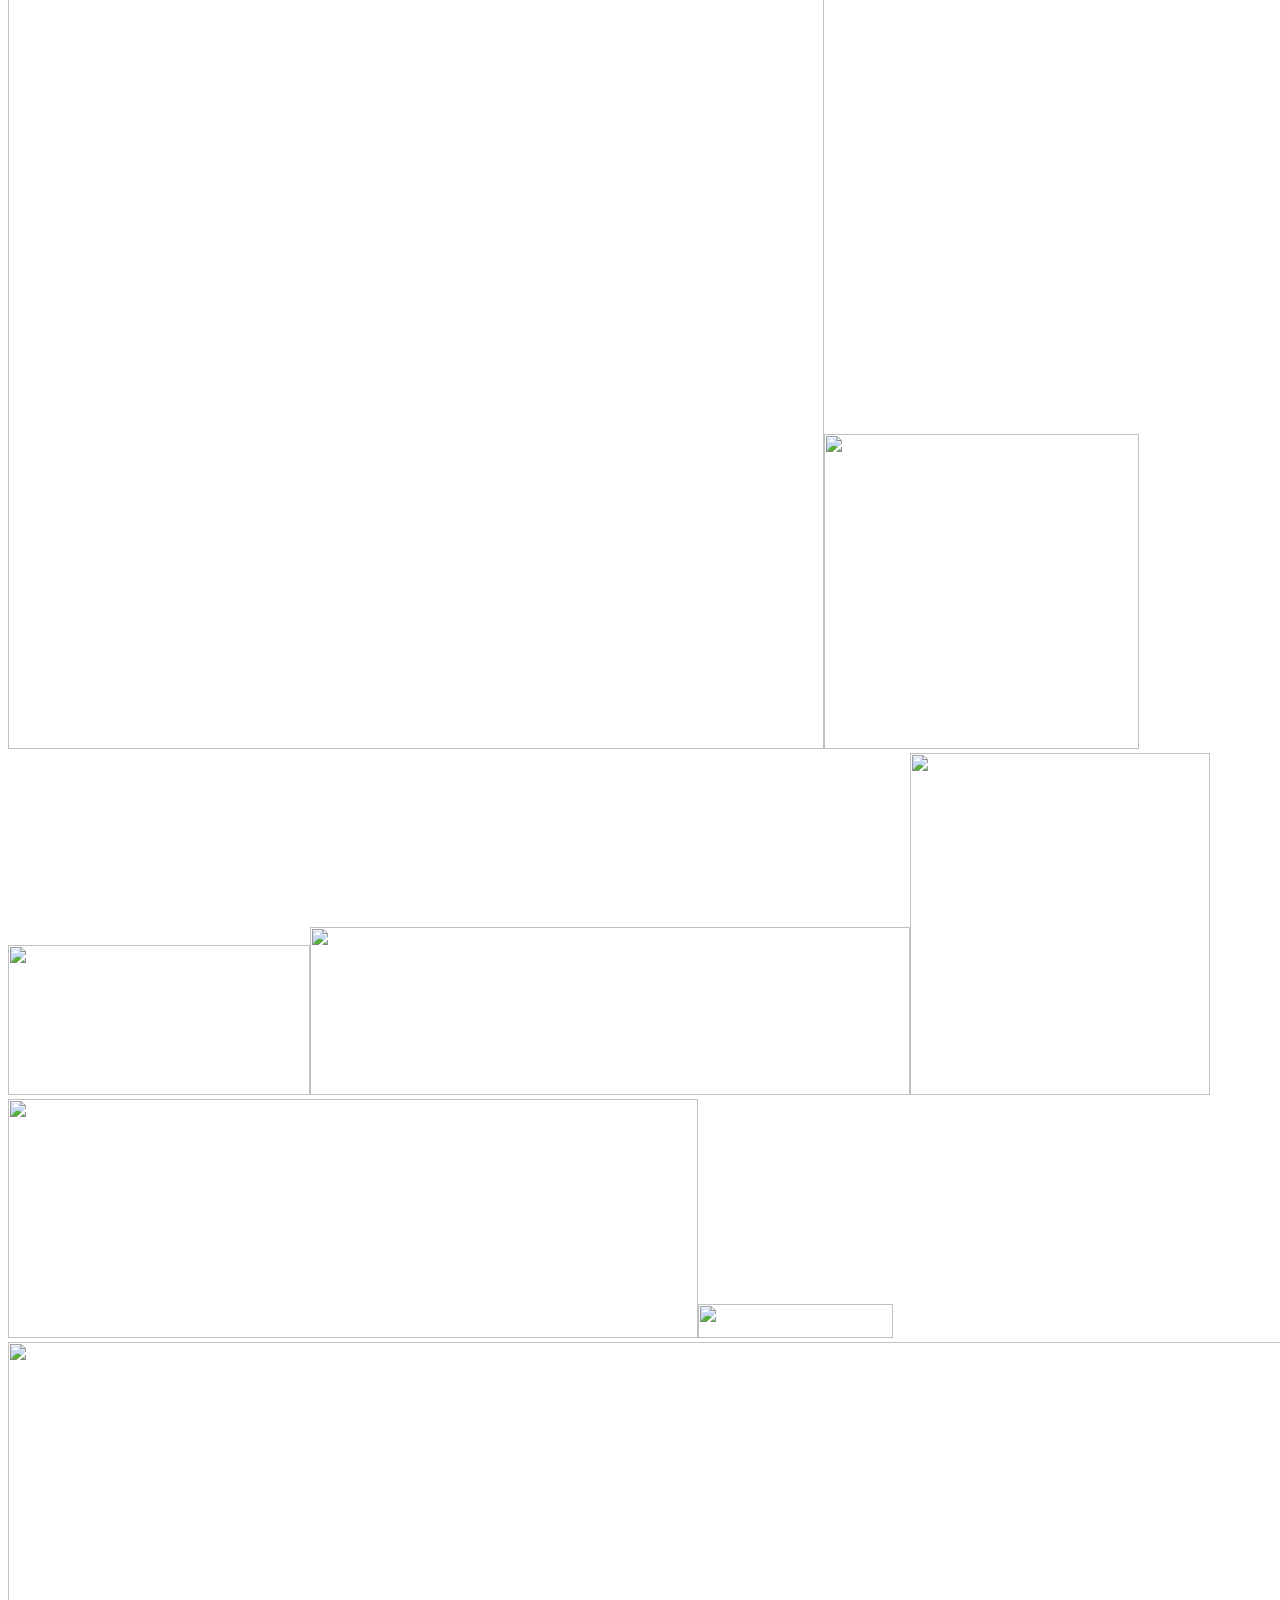
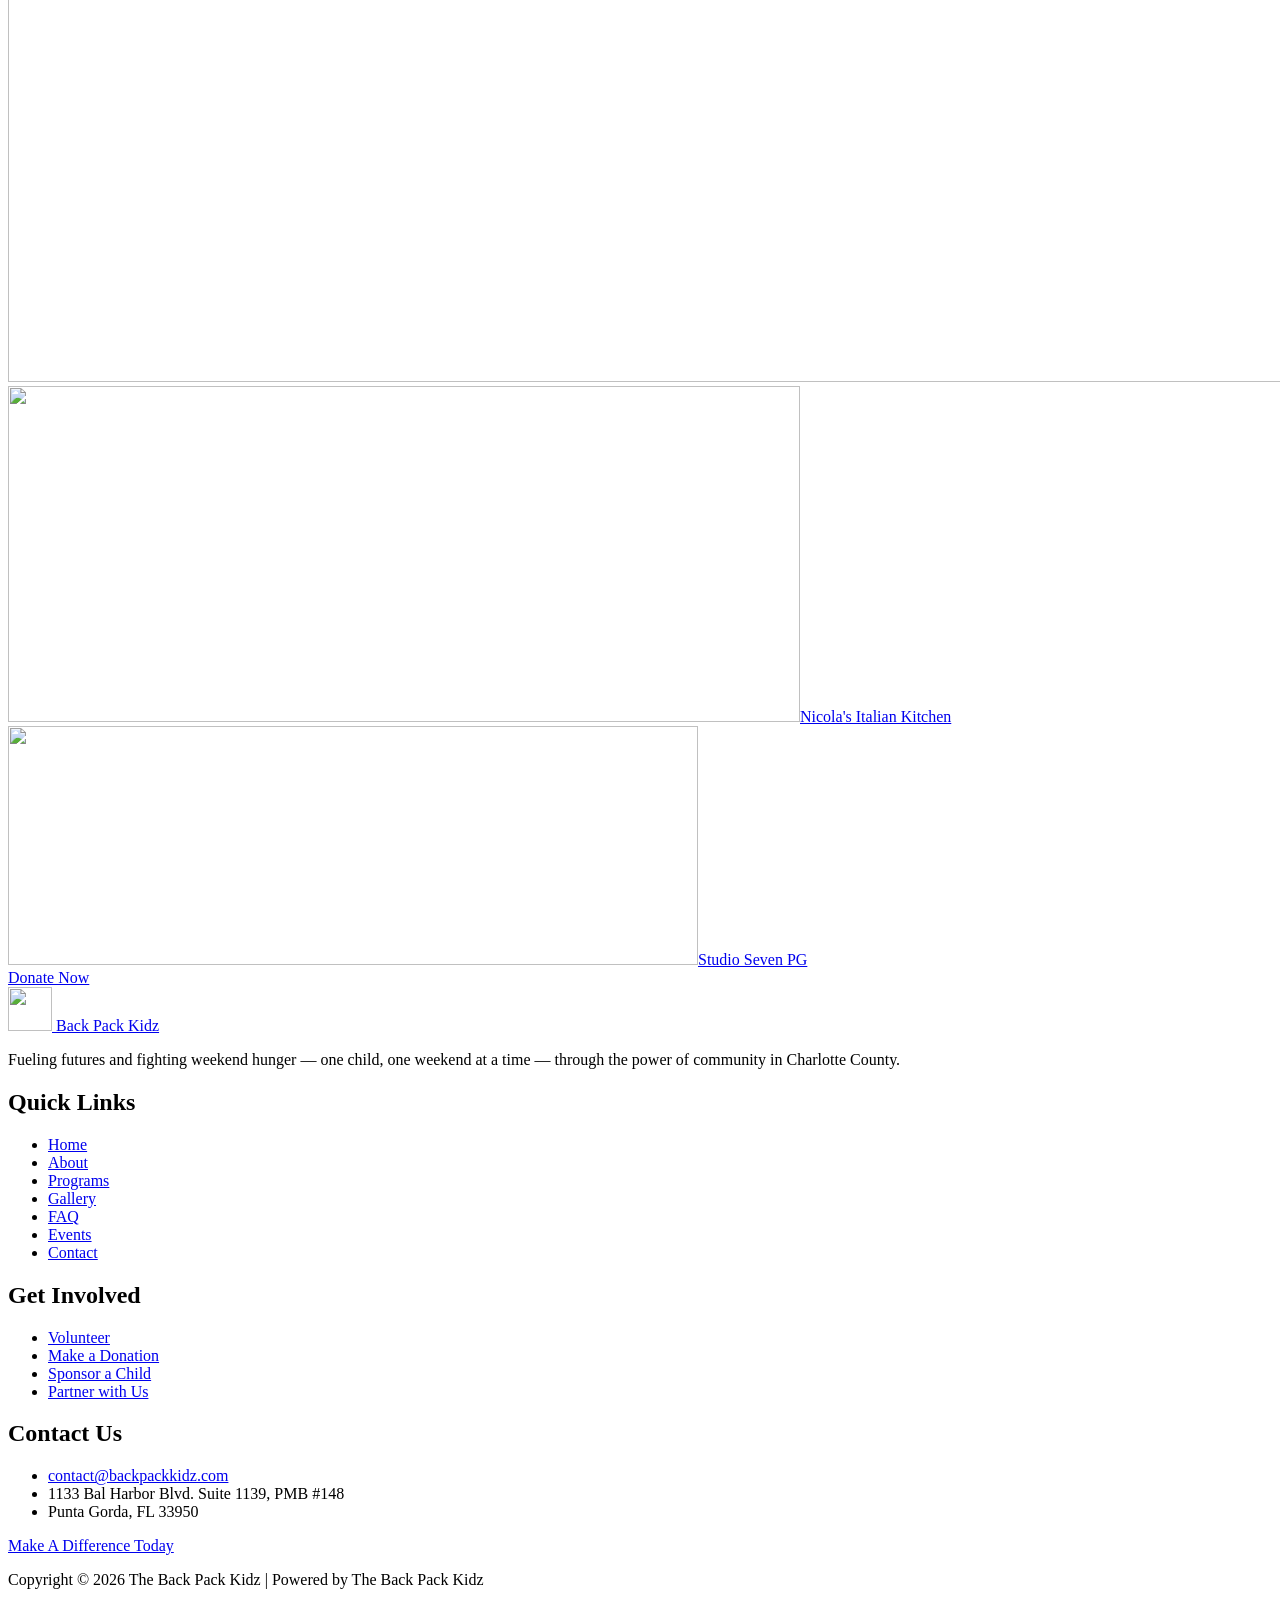
==== commit 1b453f6f: "fix: restore verified homepage and event facts" ====
--- a/BackPackKidzWebsite/index.html
+++ b/BackPackKidzWebsite/index.html
@@ -157,9 +157,9 @@
               <p>More than 1,000 children receive backpacks of nutritious, kid-friendly food each week of the school year.</p>
             </article>
             <article class="impact-card" data-reveal>
-              <span class="impact-icon" aria-hidden="true">13</span>
-              <h3>Elementary Schools Served</h3>
-              <p>Every elementary school in Charlotte County receives weekend food bags &mdash; plus pantry items for middle and high schools.</p>
+              <span class="impact-icon" aria-hidden="true">10 + 1</span>
+              <h3>Schools Served</h3>
+              <p>Back Pack Kidz serves 10 elementary schools and 1 special needs school in Charlotte County.</p>
             </article>
           </div>
         </div>
@@ -168,12 +168,13 @@
       <section class="section mission-preview-section" aria-labelledby="mission-preview-title">
         <div class="section-inner mission-preview-grid">
           <div class="section-heading section-heading-left" data-reveal>
-            <h2 id="mission-preview-title">A simple answer to a hard weekend gap.</h2>
-            <p>
-              Back Pack Kidz helps make sure children have food when school meals
-              are not available. It is a practical, local response powered by
-              volunteers, schools, and neighbors who believe every child deserves
-              to return to class nourished and ready.
+            <h2 id="mission-preview-title">Our Mission</h2>
+            <p>
+              The mission of Back Pack Kidz is to fight weekend childhood hunger
+              by providing nutritious, kid-friendly food to children in Charlotte
+              County when school meals are not available. Through the power of
+              volunteers, schools, and community partners, we help ensure children
+              return to school nourished, focused, and ready to learn.
             </p>
           </div>
           <div class="mission-note-panel" data-reveal>
@@ -217,8 +218,8 @@
               <span class="feature-icon" aria-hidden="true">03</span>
               <h3>Pantry Programs</h3>
               <p>
-                Middle and high school pantries provide older students with
-                nutritious food and basic hygiene products.
+                School pantry support provides snacks with access available
+                to all students.
               </p>
             </article>
           </div>
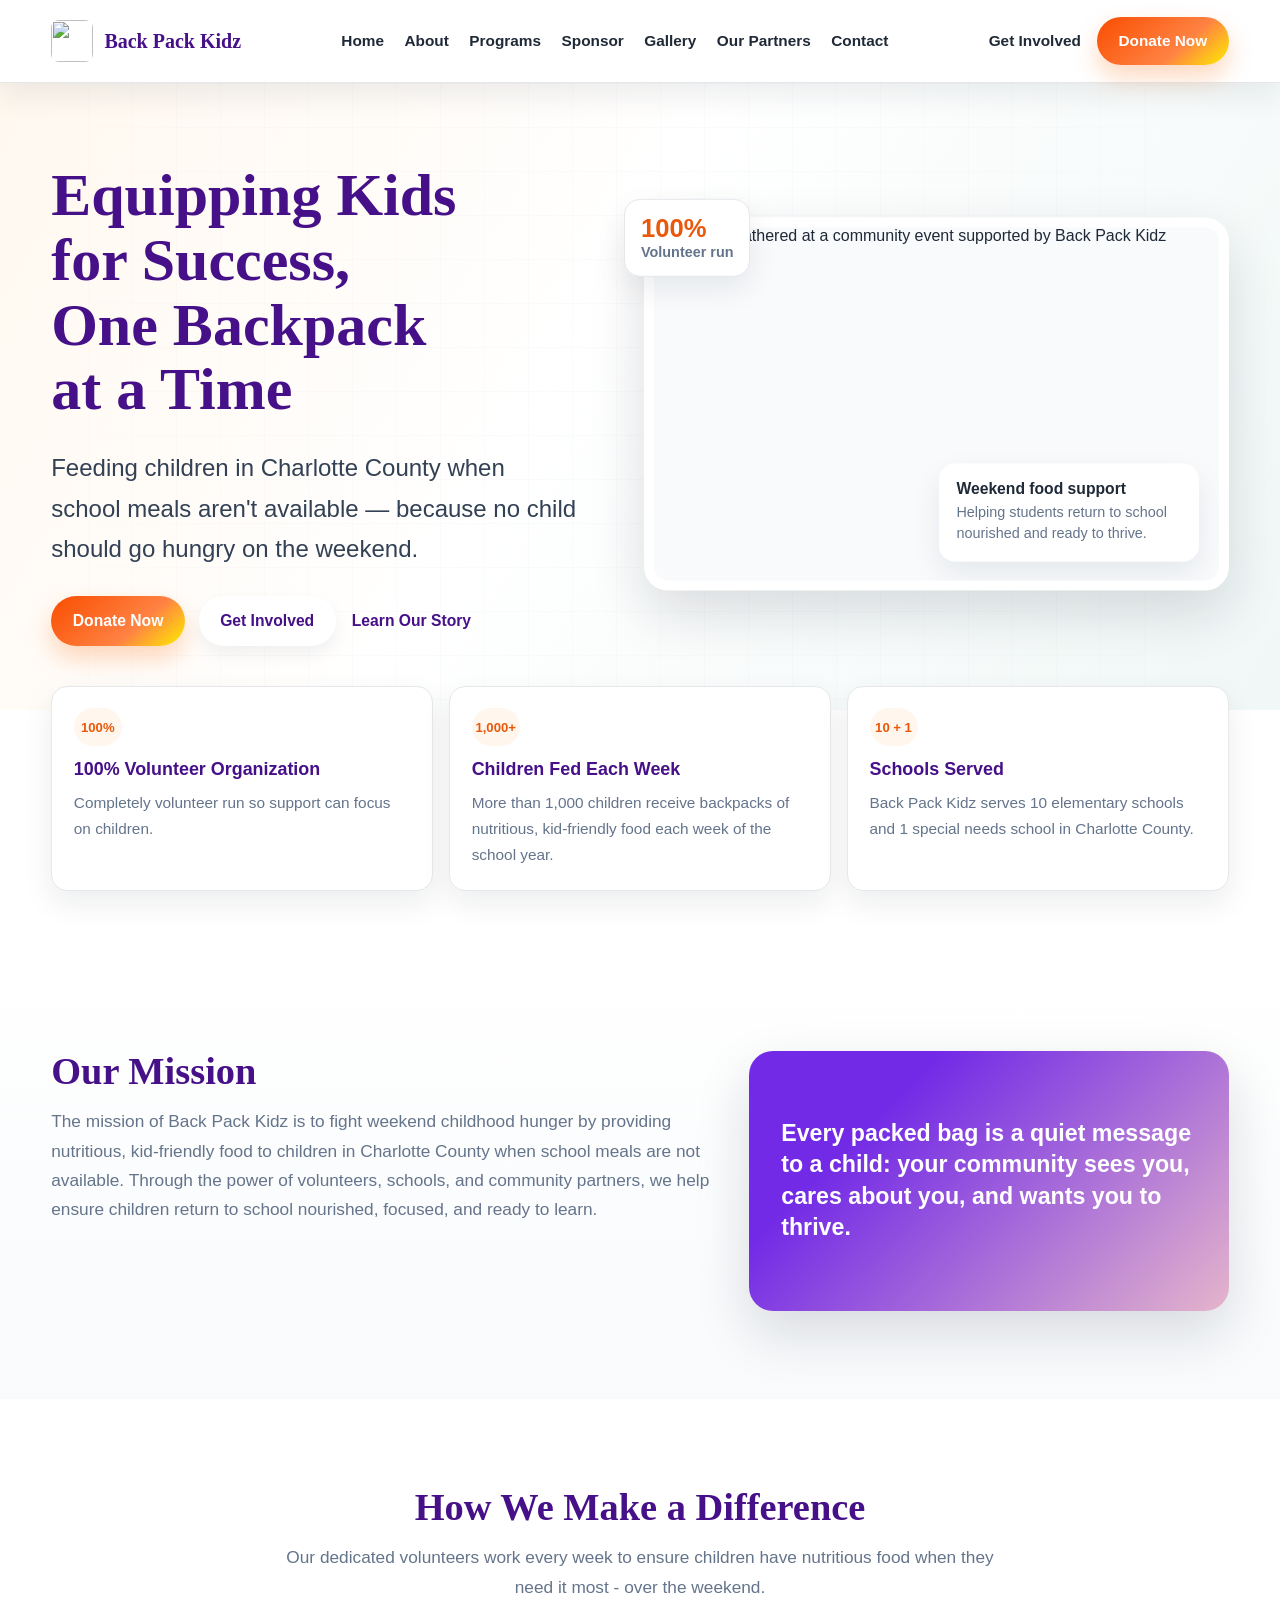
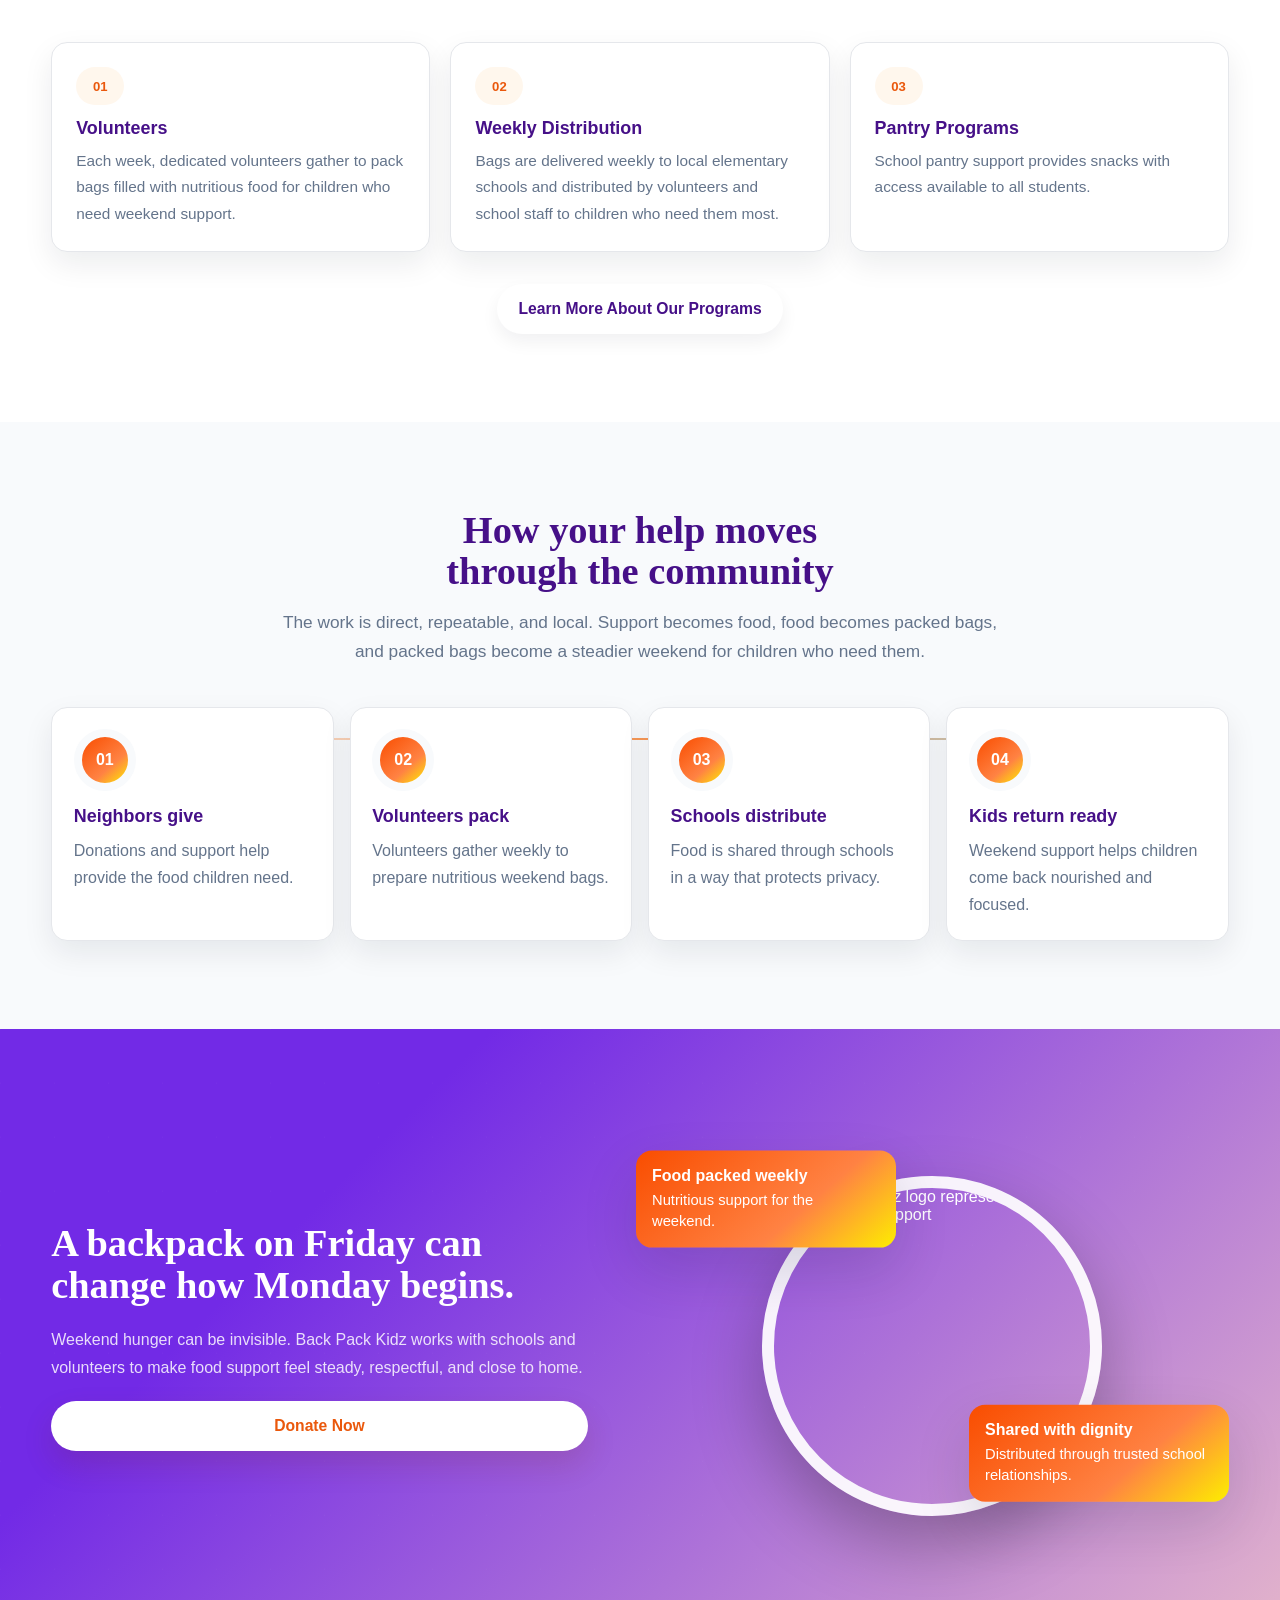
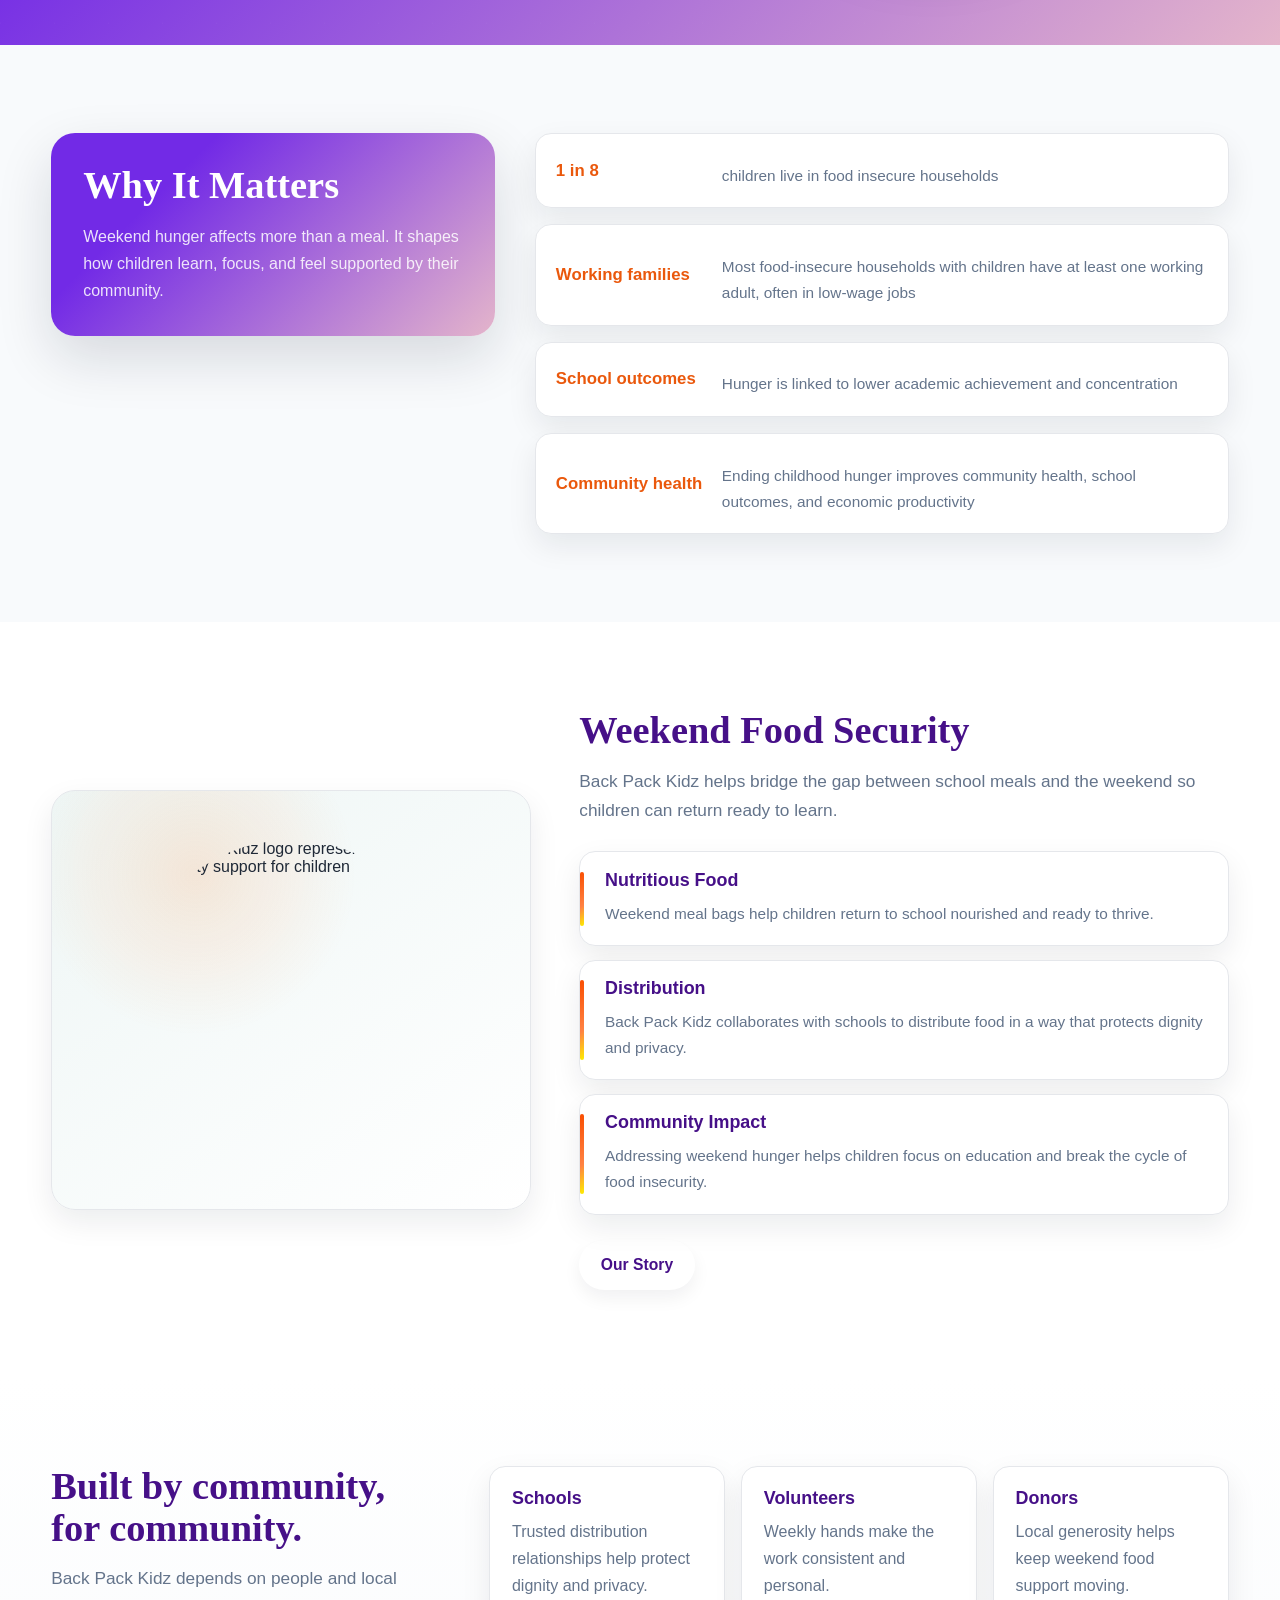
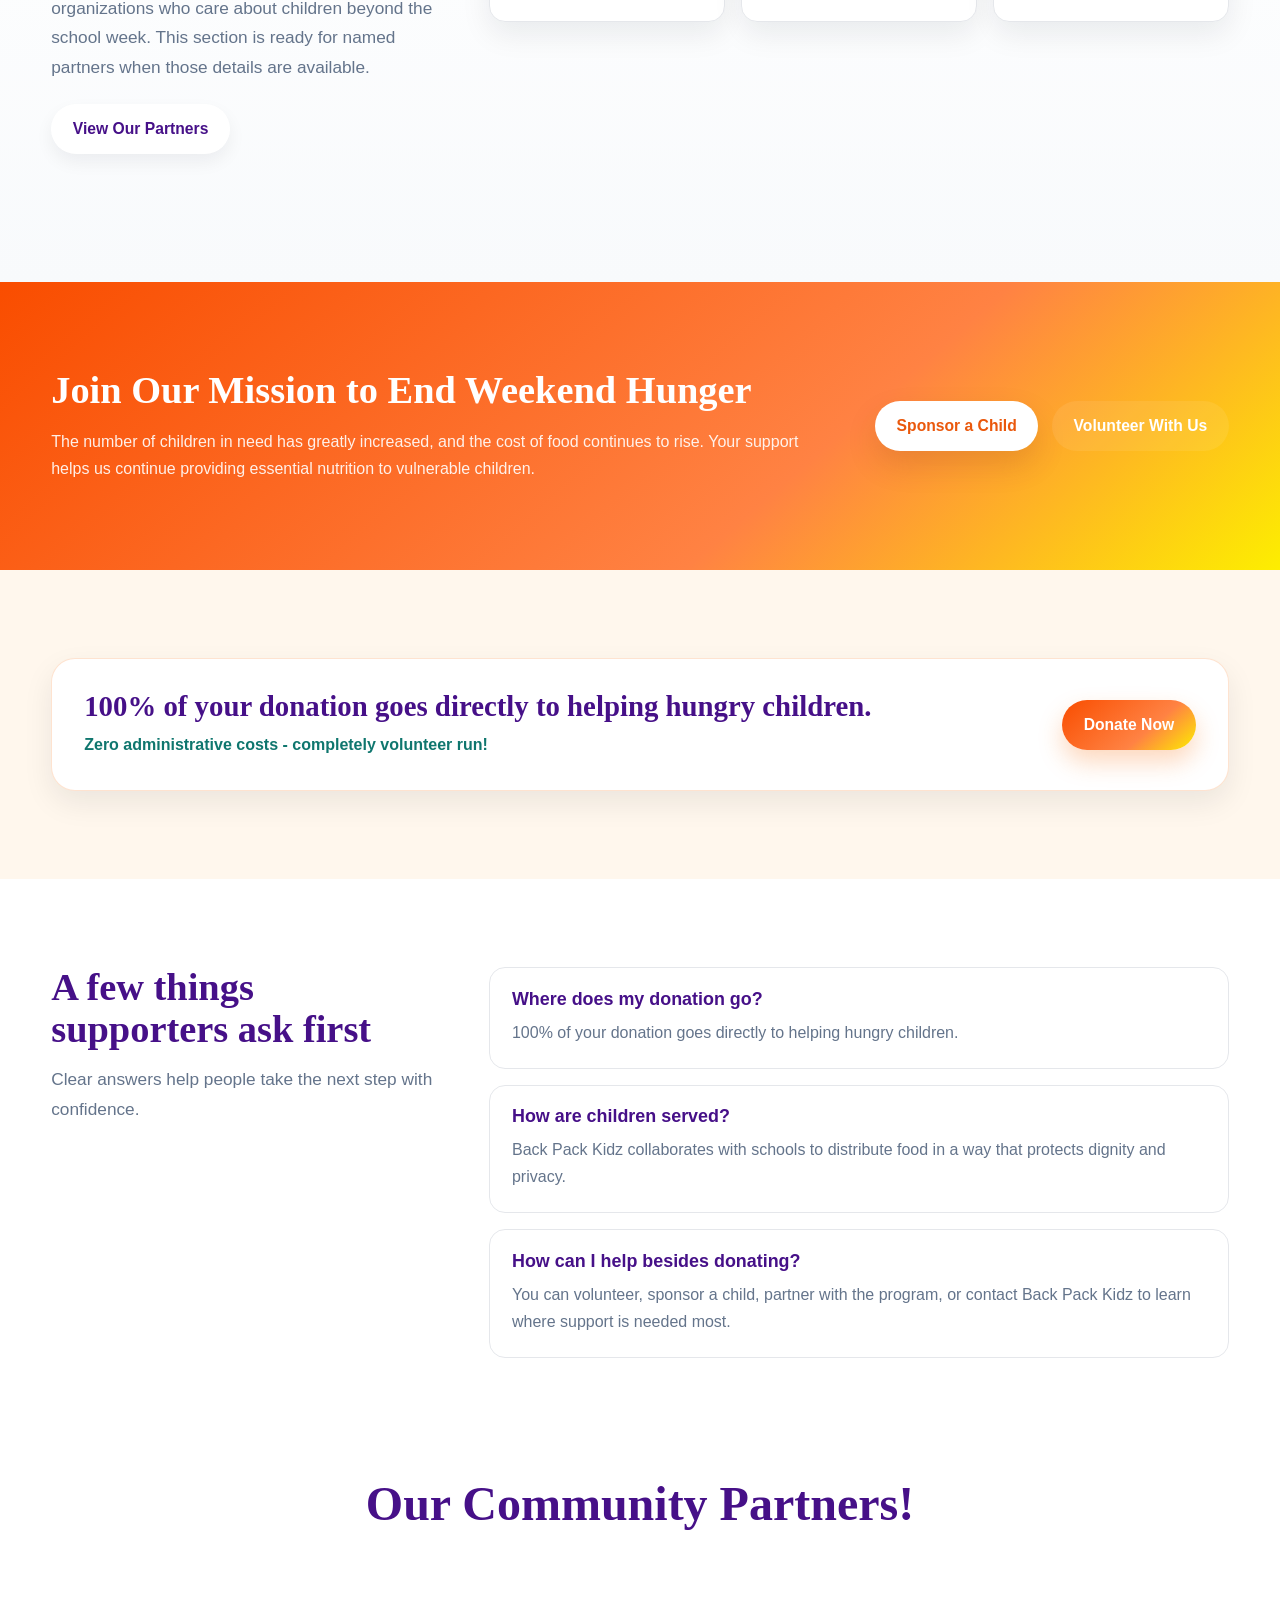
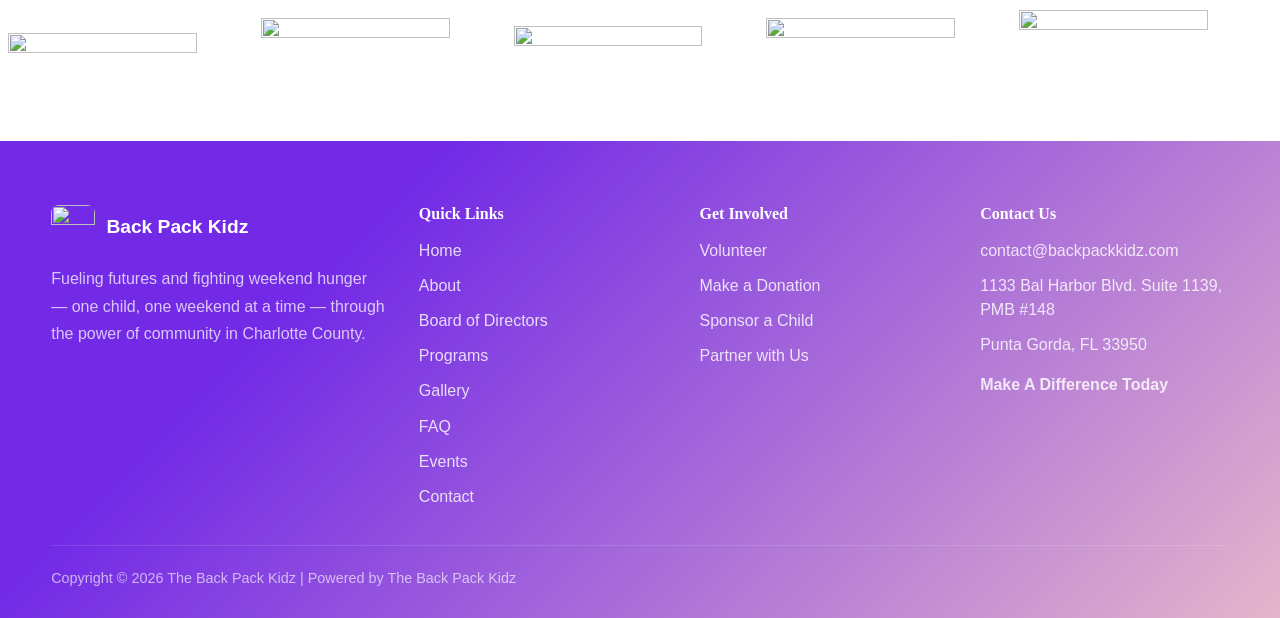
==== commit 8f4404d8: "Add approved board of directors page and navigation" ====
--- a/BackPackKidzWebsite/index.html
+++ b/BackPackKidzWebsite/index.html
@@ -531,6 +531,7 @@
           <ul>
             <li><a href="/">Home</a></li>
             <li><a href="/pages/about.html">About</a></li>
+            <li><a href="/pages/board-of-directors.html">Board of Directors</a></li>
             <li><a href="/pages/programs.html">Programs</a></li>
             <li><a href="/pages/gallery.html">Gallery</a></li>
             <li><a href="/pages/faq.html">FAQ</a></li>
--- a/BackPackKidzWebsite/style.css
+++ b/BackPackKidzWebsite/style.css
@@ -0,0 +1,3501 @@
+@import url(https://db.onlinewebfonts.com/c/699dc1e4167e2bdae611e413fd4a8fe0?family=Crayon+Works+DEMO+Regular); 
+
+:root {
+  /* Solid brand colors for `color`, `border-color`, `outline`, `accent-color`
+     and gradient stops — these slots only accept a <color>, never a gradient. */
+  --orange: #f97316;
+  --orange-dark: #ea580c;
+  --orange-soft: #fff7ed;
+  --navy: #461088;
+  /* Brand gradients for background slots only. */
+  --grad-orange: linear-gradient(319deg, #fdee00 0%, #ff8243 37%, #f94d00 100%);
+  --grad-purple: linear-gradient(315deg, #e4b5cb 0%, #722ae6 74%);
+  --text: #1f2937;
+  --muted: #64748b;
+  --white: #ffffff;
+  --surface: #f8fafc;
+  --surface-strong: #eef6f5;
+  --border: #e5e7eb;
+  --green: #0f766e;
+  --shadow: 0 12px 30px rgba(15, 23, 42, 0.08);
+  --shadow-strong: 0 22px 55px rgba(15, 23, 42, 0.14);
+  --radius-sm: 8px;
+  --radius-md: 16px;
+  --radius-lg: 24px;
+  --max-width: 1240px;
+  --ease: cubic-bezier(0.22, 1, 0.36, 1);
+  --header-height: 82px;
+  --marquee-speed: 100s;
+  --marquee-gap: 3rem;
+}
+
+* {
+  box-sizing: border-box;
+}
+
+html {
+  min-height: 100%;
+  scroll-behavior: smooth;
+  scroll-padding-top: var(--header-height);
+}
+
+body {
+  min-height: 100%;
+  margin: 0;
+  color: var(--text);
+  background: var(--white);
+  font-family: 'comic sans ms', sans-serif;
+}
+
+.logo-text {
+  font-family: "Crayon Works DEMO Regular";
+}
+
+button,
+input,
+textarea,
+select {
+  font: inherit;
+}
+
+img {
+  display: block;
+  max-width: 100%;
+  height: auto;
+}
+
+/* Elements with the `hidden` attribute must never render, even when an
+   author rule (e.g. `display: grid` on form/success panels) would otherwise
+   override the browser's built-in `[hidden]` display. */
+[hidden] {
+  display: none !important;
+}
+
+a {
+  color: inherit;
+}
+
+p {
+  margin: 0;
+  color: var(--muted);
+  line-height: 1.7;
+}
+
+h1,
+h2,
+h3 {
+  margin: 0;
+  color: var(--navy);
+  line-height: 1.08;
+  letter-spacing: 0;
+}
+
+/* Avoid one-word last lines in large headings (ignored by older browsers). */
+h1,
+h2 {
+  font-family: "Crayon Works DEMO Regular";
+  text-wrap: balance;
+}
+
+h1 {
+  max-width: 14ch;
+  font-size: 3.75rem;
+  font-weight: 900;
+}
+
+h2 {
+  font-size: 2.4rem;
+  font-weight: 900;
+}
+
+h3 {
+  font-size: 1.12rem;
+  font-weight: 800;
+}
+
+.sr-only {
+  position: absolute;
+  width: 1px;
+  height: 1px;
+  padding: 0;
+  margin: -1px;
+  overflow: hidden;
+  clip: rect(0, 0, 0, 0);
+  white-space: nowrap;
+  border: 0;
+}
+
+/* Keyboard users can jump straight past the navigation; the link stays
+   visually hidden until it receives focus. */
+.skip-link {
+  position: absolute;
+  top: 0.75rem;
+  left: 0.75rem;
+  z-index: 200;
+  padding: 0.65rem 1.1rem;
+  background: var(--grad-purple);
+  color: #fff;
+  border-radius: 999px;
+  font-weight: 700;
+  text-decoration: none;
+}
+
+.skip-link:not(:focus) {
+  width: 1px;
+  height: 1px;
+  padding: 0;
+  margin: -1px;
+  overflow: hidden;
+  clip: rect(0, 0, 0, 0);
+  white-space: nowrap;
+  border: 0;
+}
+
+.site-header {
+  position: sticky;
+  top: 0;
+  z-index: 999;
+  background: rgba(255, 255, 255, 0.96);
+  border-bottom: 1px solid var(--border);
+  box-shadow: var(--shadow);
+  backdrop-filter: blur(14px);
+}
+
+.navbar {
+  position: relative;
+  width: min(var(--max-width), 92%);
+  min-height: var(--header-height);
+  margin: 0 auto;
+  display: grid;
+  grid-template-columns: auto minmax(0, 1fr) auto;
+  align-items: center;
+  gap: 1.75rem;
+}
+
+.nav-logo {
+  display: inline-flex;
+  align-items: center;
+  gap: 0.7rem;
+  color: var(--navy);
+  font-size: 1.25rem;
+  font-weight: 800;
+  line-height: 1;
+  text-decoration: none;
+  white-space: nowrap;
+}
+
+.logo-image {
+  width: 42px;
+  height: 42px;
+  object-fit: contain;
+  border-radius: var(--radius-sm);
+}
+
+.nav-panel {
+  display: contents;
+}
+
+.nav-menu {
+  grid-column: 2;
+  justify-self: center;
+  display: flex;
+  align-items: center;
+  justify-content: center;
+  gap: clamp(0.85rem, 1.6vw, 1.45rem);
+  padding: 0;
+  margin: 0;
+  list-style: none;
+}
+
+.nav-menu a,
+.nav-link-secondary {
+  position: relative;
+  display: inline-flex;
+  align-items: center;
+  min-height: 44px;
+  color: var(--text);
+  font-size: 0.96rem;
+  font-weight: 700;
+  line-height: 1;
+  text-decoration: none;
+  transition: color 0.18s ease;
+}
+
+.nav-menu a::after,
+.nav-link-secondary::after {
+  content: "";
+  position: absolute;
+  right: 0;
+  bottom: 6px;
+  left: 0;
+  height: 3px;
+  background: var(--grad-orange);
+  border-radius: 999px;
+  transform: scaleX(0);
+  transform-origin: center;
+  transition: transform 0.18s ease;
+}
+
+.nav-menu a:hover,
+.nav-link-secondary:hover {
+  color: var(--orange-dark);
+}
+
+.nav-menu a:hover::after,
+.nav-link-secondary:hover::after {
+  transform: scaleX(1);
+}
+
+.nav-actions {
+  grid-column: 3;
+  justify-self: end;
+  display: flex;
+  align-items: center;
+  gap: 1rem;
+}
+
+.nav-cta,
+.button-primary {
+  color: var(--white);
+  background: var(--grad-orange);
+  box-shadow: 0 12px 24px rgba(249, 115, 22, 0.28);
+}
+
+.nav-cta {
+  display: inline-flex;
+  align-items: center;
+  justify-content: center;
+  min-height: 48px;
+  padding: 0 1.35rem;
+  border-radius: 999px;
+  font-size: 0.96rem;
+  font-weight: 800;
+  line-height: 1;
+  text-decoration: none;
+  white-space: nowrap;
+  transition: box-shadow 0.18s ease, transform 0.18s ease;
+}
+
+.nav-cta:hover,
+.button-primary:hover {
+  box-shadow: 0 16px 32px rgba(249, 115, 22, 0.38);
+  transform: translateY(-2px);
+}
+
+.nav-toggle {
+  grid-column: 3;
+  justify-self: end;
+  width: 44px;
+  height: 44px;
+  display: none;
+  place-items: center;
+  padding: 0;
+  color: var(--navy);
+  background: var(--white);
+  border: 1px solid var(--border);
+  border-radius: var(--radius-sm);
+  cursor: pointer;
+}
+
+.nav-toggle-bars {
+  width: 20px;
+  display: grid;
+  gap: 5px;
+}
+
+.nav-toggle-bars span {
+  display: block;
+  height: 2px;
+  background: currentColor;
+  border-radius: 999px;
+  transition: opacity 0.18s ease, transform 0.18s ease;
+}
+
+.nav-toggle[aria-expanded="true"] .nav-toggle-bars span:nth-child(1) {
+  transform: translateY(7px) rotate(45deg);
+}
+
+.nav-toggle[aria-expanded="true"] .nav-toggle-bars span:nth-child(2) {
+  opacity: 0;
+}
+
+.nav-toggle[aria-expanded="true"] .nav-toggle-bars span:nth-child(3) {
+  transform: translateY(-7px) rotate(-45deg);
+}
+
+.section {
+  padding: 5.5rem 0;
+}
+
+.section-inner,
+.footer-inner,
+.footer-bottom {
+  width: min(var(--max-width), 92%);
+  margin: 0 auto;
+}
+
+.hero-section {
+  position: relative;
+  overflow: hidden;
+  isolation: isolate;
+  padding: 5rem 0 4rem;
+  background:
+    linear-gradient(120deg, rgba(255, 247, 237, 0.9), rgba(255, 255, 255, 0.86) 44%, rgba(238, 246, 245, 0.86)),
+    var(--white);
+}
+
+.hero-texture {
+  position: absolute;
+  inset: 0;
+  z-index: -1;
+  opacity: 0.45;
+  background-image:
+    linear-gradient(90deg, rgba(23, 37, 84, 0.04) 1px, transparent 1px),
+    linear-gradient(180deg, rgba(23, 37, 84, 0.035) 1px, transparent 1px);
+  background-size: 44px 44px;
+  mask-image: linear-gradient(90deg, transparent, #000 15%, #000 78%, transparent);
+}
+
+.hero-grid {
+  display: grid;
+  grid-template-columns: minmax(0, 0.95fr) minmax(420px, 1.05fr);
+  align-items: center;
+  gap: 4rem;
+}
+
+.hero-copy {
+  display: grid;
+  gap: 1.6rem;
+}
+
+.hero-lede {
+  max-width: 650px;
+  color: #334155;
+  font-size: 1.5rem;
+}
+
+.button-row {
+  display: flex;
+  flex-wrap: wrap;
+  gap: 0.85rem;
+  align-items: center;
+}
+
+.button {
+  display: inline-flex;
+  align-items: center;
+  justify-content: center;
+  min-height: 50px;
+  padding: 0 1.35rem;
+  border-radius: 999px;
+  font-size: 0.98rem;
+  font-weight: 800;
+  line-height: 1;
+  text-align: center;
+  text-decoration: none;
+  transition: background 0.18s ease, border-color 0.18s ease, box-shadow 0.18s ease, color 0.18s ease, transform 0.18s ease;
+}
+
+.button-secondary {
+  color: var(--navy);
+  background: var(--white);
+  border-color: var(--border);
+  box-shadow: 0 8px 18px rgba(15, 23, 42, 0.06);
+}
+
+.button-secondary:hover {
+  color: var(--orange-dark);
+  border-color: rgba(249, 115, 22, 0.42);
+  transform: translateY(-2px);
+}
+
+.button-text {
+  min-height: 44px;
+  padding-right: 0.15rem;
+  padding-left: 0.15rem;
+  color: var(--navy);
+  background: transparent;
+}
+
+.button-text:hover {
+  color: var(--orange-dark);
+  transform: translateY(-1px);
+}
+
+.button-light {
+  color: var(--orange-dark);
+  background: var(--white);
+  box-shadow: 0 14px 30px rgba(124, 45, 18, 0.16);
+}
+
+.button-outline-light {
+  color: var(--white);
+  background: rgba(255, 255, 255, 0.08);
+  border-color: rgba(255, 255, 255, 0.5);
+}
+
+.button-outline-light:hover {
+  background: rgba(255, 255, 255, 0.16);
+  transform: translateY(-2px);
+}
+
+.hero-media-wrap {
+  position: relative;
+}
+
+.hero-media {
+  position: relative;
+  overflow: hidden;
+  border: 10px solid var(--white);
+  border-radius: var(--radius-lg);
+  box-shadow: var(--shadow-strong);
+  background: var(--surface);
+}
+
+.hero-media img {
+  width: 100%;
+  aspect-ratio: 16 / 10;
+  object-fit: cover;
+}
+
+.hero-trust-card {
+  position: absolute;
+  right: 1.2rem;
+  bottom: 1.2rem;
+  max-width: 260px;
+  padding: 1rem;
+  color: var(--grad-purple);
+  background: rgba(255, 255, 255, 0.94);
+  border: 1px solid rgba(255, 255, 255, 0.78);
+  border-radius: var(--radius-md);
+  box-shadow: var(--shadow);
+}
+
+.hero-trust-card strong,
+.hero-trust-card span {
+  display: block;
+}
+
+.hero-trust-card strong {
+  margin-bottom: 0.25rem;
+  font-size: 0.98rem;
+}
+
+.hero-trust-card span {
+  color: var(--muted);
+  font-size: 0.9rem;
+  line-height: 1.45;
+}
+
+.hero-mini-card {
+  position: absolute;
+  top: -1.25rem;
+  left: -1.25rem;
+  display: grid;
+  gap: 0.15rem;
+  min-width: 126px;
+  padding: 1rem;
+  color: var(--grad-purple);
+  background: var(--white);
+  border: 1px solid var(--border);
+  border-radius: var(--radius-md);
+  box-shadow: var(--shadow);
+}
+
+.hero-mini-card strong {
+  color: var(--orange-dark);
+  font-size: 1.6rem;
+  line-height: 1;
+}
+
+.hero-mini-card span {
+  color: var(--muted);
+  font-size: 0.9rem;
+  font-weight: 800;
+}
+
+.impact-section {
+  padding: 0 0 4.5rem;
+  background: var(--white);
+}
+
+.impact-grid {
+  display: grid;
+  grid-template-columns: repeat(3, minmax(0, 1fr));
+  gap: 1rem;
+  margin-top: -1.5rem;
+}
+
+.impact-card,
+.feature-card,
+.fact-card,
+.stacked-features article,
+.flow-step,
+.partner-types article,
+.faq-list article,
+.event-detail-card,
+.event-sponsor-card {
+  background: var(--white);
+  border: 1px solid var(--border);
+  border-radius: var(--radius-md);
+  box-shadow: var(--shadow);
+}
+
+.impact-card {
+  padding: 1.35rem;
+}
+
+.impact-card,
+.feature-card,
+.fact-card,
+.flow-step,
+.partner-types article,
+.faq-list article,
+.event-detail-card,
+.event-sponsor-card {
+  transition: transform 0.24s var(--ease), box-shadow 0.24s var(--ease), border-color 0.24s var(--ease);
+}
+
+.impact-card:hover,
+.feature-card:hover,
+.fact-card:hover,
+.flow-step:hover,
+.partner-types article:hover,
+.faq-list article:hover,
+.event-detail-card:hover,
+.event-sponsor-card:hover {
+  border-color: rgba(249, 115, 22, 0.28);
+  box-shadow: 0 18px 36px rgba(15, 23, 42, 0.11);
+  transform: translateY(-4px);
+}
+
+.impact-icon,
+.feature-icon,
+.event-detail-icon {
+  display: inline-flex;
+  align-items: center;
+  justify-content: center;
+  min-width: 48px;
+  min-height: 38px;
+  margin-bottom: 0.85rem;
+  color: var(--orange-dark);
+  background: var(--orange-soft);
+  border-radius: 999px;
+  font-size: 0.82rem;
+  font-weight: 900;
+}
+
+.impact-card p,
+.feature-card p,
+.fact-card p,
+.stacked-features p {
+  margin-top: 0.65rem;
+  font-size: 0.96rem;
+}
+
+.difference-section {
+  background: var(--white);
+}
+
+.section-heading {
+  max-width: 720px;
+  margin: 0 auto 2.5rem;
+  text-align: center;
+}
+
+.section-heading p {
+  margin-top: 0.95rem;
+  font-size: 1.08rem;
+}
+
+.section-heading-left {
+  margin-right: 0;
+  margin-left: 0;
+  text-align: left;
+}
+
+/* A button placed inside a section heading (e.g. "View Our Partners")
+   needs breathing room below the paragraph. */
+.section-heading .button {
+  margin-top: 1.4rem;
+}
+
+/* Inside the weekend copy column the grid gap already provides spacing,
+   so the heading's bottom margin would double it up. */
+.weekend-copy .section-heading {
+  margin-bottom: 0;
+}
+
+.feature-grid {
+  display: grid;
+  grid-template-columns: repeat(3, minmax(0, 1fr));
+  gap: 1.25rem;
+}
+
+.feature-card {
+  padding: 1.5rem;
+}
+
+.section-action {
+  display: flex;
+  justify-content: center;
+  margin-top: 2rem;
+}
+
+.mission-preview-section {
+  background: linear-gradient(180deg, var(--white), var(--surface));
+}
+
+.mission-preview-grid {
+  display: grid;
+  grid-template-columns: minmax(0, 1fr) minmax(320px, 0.72fr);
+  gap: 2rem;
+  align-items: stretch;
+}
+
+.mission-note-panel {
+  display: grid;
+  align-content: center;
+  min-height: 260px;
+  padding: 2rem;
+  background: var(--grad-purple);
+  border-radius: var(--radius-lg);
+  box-shadow: var(--shadow-strong);
+}
+
+.mission-note-panel p {
+  color: var(--white);
+  font-size: 1.45rem;
+  font-weight: 800;
+  line-height: 1.35;
+}
+
+.flow-section {
+  background: var(--surface);
+}
+
+.flow-track {
+  position: relative;
+  display: grid;
+  grid-template-columns: repeat(4, minmax(0, 1fr));
+  gap: 1rem;
+}
+
+.flow-track::before {
+  content: "";
+  position: absolute;
+  top: 31px;
+  right: 9%;
+  left: 9%;
+  height: 2px;
+  background: linear-gradient(90deg, rgba(249, 115, 22, 0.05), rgba(249, 115, 22, 0.72), rgba(15, 118, 110, 0.28));
+}
+
+.flow-step {
+  position: relative;
+  padding: 1.35rem;
+}
+
+.flow-step span {
+  position: relative;
+  z-index: 1;
+  display: inline-flex;
+  align-items: center;
+  justify-content: center;
+  width: 62px;
+  height: 62px;
+  margin-bottom: 1rem;
+  color: var(--white);
+  background: var(--grad-orange);
+  border: 8px solid var(--surface);
+  border-radius: 50%;
+  font-weight: 900;
+}
+
+.flow-step p {
+  margin-top: 0.65rem;
+}
+
+.story-band {
+  position: relative;
+  overflow: hidden;
+  color: var(--white);
+  background: var(--grad-purple);
+}
+
+.story-band::before {
+  content: "";
+  position: absolute;
+  inset: 0;
+  opacity: 0.17;
+  background-image:
+    linear-gradient(120deg, rgba(255, 255, 255, 0.16) 1px, transparent 1px),
+    linear-gradient(30deg, rgba(255, 255, 255, 0.08) 1px, transparent 1px);
+  background-size: 54px 54px;
+}
+
+.story-grid {
+  position: relative;
+  display: grid;
+  grid-template-columns: minmax(0, 0.95fr) minmax(360px, 1.05fr);
+  gap: 3rem;
+  align-items: center;
+}
+
+.story-copy {
+  display: grid;
+  gap: 1.25rem;
+}
+
+.story-copy h2,
+.story-copy p {
+  color: var(--white);
+}
+
+.story-copy p {
+  max-width: 620px;
+  opacity: 0.84;
+}
+
+.story-stage {
+  position: relative;
+  min-height: 440px;
+}
+
+.story-image {
+  position: absolute;
+  top: 50%;
+  left: 50%;
+  width: min(340px, 62%);
+  border: 12px solid rgba(255, 255, 255, 0.92);
+  border-radius: 50%;
+  box-shadow: 0 30px 70px rgba(0, 0, 0, 0.28);
+  transform: translate(-50%, calc(-50% + var(--parallax-y, 0px)));
+}
+
+.story-card {
+  position: absolute;
+  width: min(260px, 62%);
+  padding: 1rem;
+  color: var(--grad-purple);
+  background: var(--grad-orange);
+  border-radius: var(--radius-md);
+  box-shadow: var(--shadow-strong);
+}
+
+.story-card strong,
+.story-card span {
+  display: block;
+}
+
+.story-card strong {
+  margin-bottom: 0.3rem;
+}
+
+.story-card span {
+  color: var(--white);
+  font-size: 0.92rem;
+  line-height: 1.45;
+}
+
+.story-card-one {
+  top: 3rem;
+  left: 0;
+}
+
+.story-card-two {
+  right: 0;
+  bottom: 3rem;
+}
+
+.facts-section {
+  background: var(--surface);
+}
+
+.facts-grid {
+  display: grid;
+  grid-template-columns: minmax(280px, 0.78fr) minmax(0, 1.22fr);
+  gap: 2.5rem;
+  align-items: start;
+}
+
+.facts-intro {
+  position: sticky;
+  top: 110px;
+  padding: 2rem;
+  background: var(--grad-purple);
+  border-radius: var(--radius-lg);
+  box-shadow: var(--shadow-strong);
+}
+
+.facts-intro h2,
+.facts-intro p {
+  color: var(--white);
+}
+
+.facts-intro p {
+  margin-top: 1rem;
+  opacity: 0.86;
+}
+
+.facts-list {
+  display: grid;
+  gap: 1rem;
+}
+
+.fact-card {
+  display: grid;
+  grid-template-columns: 150px minmax(0, 1fr);
+  gap: 1rem;
+  align-items: center;
+  padding: 1.15rem 1.25rem;
+}
+
+.fact-card strong {
+  color: var(--orange-dark);
+  font-size: 1.05rem;
+}
+
+.weekend-section {
+  background: var(--white);
+}
+
+.weekend-grid {
+  display: grid;
+  grid-template-columns: 0.85fr 1.15fr;
+  gap: 3rem;
+  align-items: center;
+}
+
+.weekend-media {
+  display: grid;
+  place-items: center;
+  min-height: 420px;
+  padding: 2rem;
+  background:
+    radial-gradient(circle at 30% 20%, rgba(249, 115, 22, 0.14), transparent 34%),
+    linear-gradient(145deg, var(--surface-strong), var(--white));
+  border: 1px solid var(--border);
+  border-radius: var(--radius-lg);
+  box-shadow: var(--shadow);
+}
+
+.weekend-media img {
+  width: min(320px, 82%);
+  border-radius: 50%;
+}
+
+.weekend-copy {
+  display: grid;
+  gap: 1.6rem;
+}
+
+/* Keep the column's CTA compact instead of stretching to the grid width. */
+.weekend-copy > .button {
+  justify-self: start;
+}
+
+.stacked-features {
+  display: grid;
+  gap: 0.85rem;
+}
+
+.stacked-features article {
+  position: relative;
+  padding: 1.15rem 1.25rem 1.15rem 1.55rem;
+}
+
+.stacked-features article::before {
+  content: "";
+  position: absolute;
+  top: 1.2rem;
+  bottom: 1.2rem;
+  left: 0;
+  width: 4px;
+  background: var(--grad-orange);
+  border-radius: 999px;
+}
+
+.mission-section {
+  background: var(--grad-orange);
+}
+
+.mission-panel {
+  display: grid;
+  grid-template-columns: minmax(0, 1fr) auto;
+  gap: 2rem;
+  align-items: center;
+}
+
+.mission-panel h2,
+.mission-panel p {
+  color: var(--white);
+}
+
+.mission-panel p {
+  max-width: 760px;
+  margin-top: 1rem;
+  opacity: 0.9;
+}
+
+.trust-section {
+  background: var(--orange-soft);
+}
+
+.trust-panel {
+  display: grid;
+  grid-template-columns: minmax(0, 1fr) auto;
+  gap: 1.5rem;
+  align-items: center;
+  padding: 2rem;
+  background: var(--white);
+  border: 1px solid rgba(249, 115, 22, 0.2);
+  border-radius: var(--radius-lg);
+  box-shadow: var(--shadow);
+}
+
+.trust-panel h2 {
+  font-size: 1.8rem;
+}
+
+.trust-panel p {
+  margin-top: 0.55rem;
+  color: var(--green);
+  font-weight: 800;
+}
+
+.partners-section {
+  background: linear-gradient(180deg, var(--white), var(--surface));
+}
+
+.partners-grid,
+.faq-grid {
+  display: grid;
+  grid-template-columns: minmax(280px, 0.7fr) minmax(0, 1.3fr);
+  gap: 2.5rem;
+  align-items: start;
+}
+
+.partner-types,
+.faq-list {
+  display: grid;
+  gap: 1rem;
+}
+
+.partner-types {
+  grid-template-columns: repeat(3, minmax(0, 1fr));
+}
+
+.partner-types article,
+.faq-list article {
+  padding: 1.35rem;
+}
+
+.partner-types h3,
+.faq-list h3 {
+  margin-bottom: 0.6rem;
+}
+
+.faq-section {
+  background: var(--white);
+}
+
+.faq-list article {
+  box-shadow: none;
+}
+
+.nav-menu a[aria-current="page"] {
+  color: var(--orange-dark);
+}
+
+.nav-menu a[aria-current="page"]::after {
+  transform: scaleX(1);
+}
+
+/* Keep the partners page's small text readable on its warm panels. */
+.partners-page .partners-note-panel > p,
+.partners-page .support-panel > p {
+  color: #5f6f86;
+}
+
+.partners-page .recognition-card > span,
+.partners-page .partner-impact-card > .feature-icon,
+.partners-page .eyebrow,
+.partners-page .nav-menu a[aria-current="page"] {
+  color: #c2410c;
+}
+
+.partners-hero-section {
+  position: relative;
+  overflow: hidden;
+  isolation: isolate;
+  padding: 5rem 0 4.5rem;
+  background:
+    linear-gradient(120deg, rgba(255, 247, 237, 0.94), rgba(255, 255, 255, 0.9) 44%, rgba(238, 246, 245, 0.9)),
+    var(--white);
+}
+
+.partners-hero-grid {
+  display: grid;
+  grid-template-columns: minmax(0, 1fr) minmax(360px, 0.82fr);
+  gap: 3.5rem;
+  align-items: center;
+}
+
+.partners-hero-copy {
+  display: grid;
+  gap: 1.4rem;
+}
+
+.partners-hero-copy h1 {
+  max-width: 12ch;
+}
+
+.partners-hero-headline {
+  max-width: 780px;
+  color: var(--navy);
+  font-size: clamp(1.55rem, 3vw, 2.55rem);
+  font-weight: 900;
+  line-height: 1.12;
+}
+
+.partners-hero-panel {
+  position: relative;
+  min-height: 430px;
+  display: grid;
+  place-items: center;
+  padding: 2rem;
+  background:
+    radial-gradient(circle at 24% 22%, rgba(249, 115, 22, 0.17), transparent 34%),
+    linear-gradient(145deg, var(--surface-strong), var(--white));
+  border: 1px solid rgba(15, 118, 110, 0.14);
+  border-radius: var(--radius-lg);
+  box-shadow: var(--shadow-strong);
+}
+
+.partners-hero-logo-frame {
+  width: min(300px, 70%);
+  aspect-ratio: 1;
+  overflow: hidden;
+  border: 12px solid var(--white);
+  border-radius: 50%;
+  box-shadow: var(--shadow);
+}
+
+.partners-hero-logo-frame img {
+  width: 100%;
+  height: 135%;
+  object-fit: cover;
+  object-position: center top;
+  transform: translateY(-8%);
+}
+
+.partners-hero-card {
+  position: absolute;
+  right: 1.25rem;
+  bottom: 1.25rem;
+  max-width: 260px;
+  padding: 1rem;
+  color: var(--navy);
+  background: rgba(255, 255, 255, 0.96);
+  border: 1px solid var(--border);
+  border-radius: var(--radius-md);
+  box-shadow: var(--shadow);
+}
+
+.partners-hero-card strong,
+.partners-hero-card span {
+  display: block;
+}
+
+.partners-hero-card strong {
+  margin-bottom: 0.35rem;
+}
+
+.partners-hero-card span {
+  color: var(--muted);
+  font-size: 0.92rem;
+  line-height: 1.45;
+}
+
+.partners-intro-section,
+.partner-impact-section {
+  background: var(--white);
+}
+
+.partners-intro-grid {
+  display: grid;
+  grid-template-columns: minmax(0, 1fr) minmax(300px, 0.6fr);
+  gap: 2rem;
+  align-items: stretch;
+}
+
+.partners-note-panel {
+  display: grid;
+  align-content: center;
+  padding: 1.5rem;
+  background: var(--orange-soft);
+  border: 1px solid var(--orange-dark);
+  border-radius: var(--radius-lg);
+  box-shadow: var(--shadow);
+}
+
+.partners-note-panel h3 {
+  margin-bottom: 0.65rem;
+}
+
+.partners-featured-section {
+  background: var(--white);
+}
+
+.recognition-section {
+  background: var(--surface);
+}
+
+.recognition-card,
+.partner-impact-card {
+  background: var(--white);
+  border: 1px solid var(--border);
+  border-radius: var(--radius-md);
+  box-shadow: var(--shadow);
+  transition: transform 0.24s var(--ease), box-shadow 0.24s var(--ease), border-color 0.24s var(--ease);
+}
+
+.recognition-card:hover,
+.partner-impact-card:hover {
+  border-color: rgba(249, 115, 22, 0.28);
+  box-shadow: 0 18px 36px rgba(15, 23, 42, 0.11);
+  transform: translateY(-4px);
+}
+
+.sponsor-logo-grid {
+  display: grid;
+  grid-template-columns: repeat(3, minmax(150px, 1fr));
+  gap: clamp(2rem, 5vw, 4rem);
+  align-items: center;
+  justify-items: center;
+  max-width: 1080px;
+  margin: 0 auto;
+}
+
+.sponsor-logo-link {
+  display: inline-flex;
+  align-items: center;
+  justify-content: center;
+  width: min(100%, 220px);
+  min-height: 118px;
+  padding: 0.15rem;
+  color: var(--navy);
+  text-decoration: none;
+  outline-offset: 10px;
+  transition: filter 0.2s ease, opacity 0.2s ease, transform 0.2s ease;
+}
+
+.sponsor-logo-link img {
+  width: auto;
+  max-width: 100%;
+  max-height: 92px;
+  object-fit: contain;
+}
+
+.sponsor-logo-text {
+  display: inline-flex;
+  align-items: center;
+  justify-content: center;
+  max-width: 100%;
+  color: var(--navy);
+  font-weight: 900;
+  line-height: 1.25;
+  text-align: center;
+}
+
+.sponsor-logo-link.sponsor-logo-wide {
+  width: min(100%, 300px);
+}
+
+.sponsor-logo-link.sponsor-logo-wide img {
+  max-width: 100%;
+}
+
+.sponsor-logo-link.sponsor-logo-tall {
+  width: min(100%, 180px);
+}
+
+.sponsor-logo-link.sponsor-logo-tall img {
+  max-height: 104px;
+}
+
+.sponsor-logo-link:hover {
+  filter: brightness(1.04);
+  opacity: 0.9;
+  transform: translateY(-2px) scale(1.02);
+}
+
+.sponsor-logo-link:focus-visible {
+  outline: 3px solid rgba(249, 115, 22, 0.55);
+}
+
+.recognition-grid {
+  display: grid;
+  grid-template-columns: repeat(5, minmax(0, 1fr));
+  gap: 1rem;
+}
+
+.recognition-card {
+  display: grid;
+  gap: 0.7rem;
+  padding: 1.2rem;
+}
+
+.recognition-card span {
+  display: inline-flex;
+  align-items: center;
+  justify-content: center;
+  width: 48px;
+  height: 38px;
+  color: var(--orange-dark);
+  background: var(--orange-soft);
+  border-radius: 999px;
+  font-size: 0.82rem;
+  font-weight: 900;
+}
+
+.recognition-card p,
+.partner-impact-card p {
+  font-size: 0.95rem;
+}
+
+.partner-impact-grid {
+  display: grid;
+  grid-template-columns: repeat(3, minmax(0, 1fr));
+  gap: 1.25rem;
+}
+
+.partner-impact-card {
+  padding: 1.5rem;
+}
+
+.partner-impact-card p {
+  margin-top: 0.65rem;
+}
+
+.partner-cta-section {
+  background: var(--white);
+}
+
+.partner-cta-panel {
+  display: grid;
+  grid-template-columns: minmax(0, 0.82fr) minmax(360px, 1fr);
+  gap: 2rem;
+  align-items: center;
+  padding: 2.25rem;
+  background: var(--grad-purple);
+  border-radius: var(--radius-lg);
+  box-shadow: var(--shadow-strong);
+}
+
+.partner-cta-panel h2,
+.partner-cta-panel p {
+  color: var(--white);
+}
+
+.partner-cta-panel p {
+  max-width: 620px;
+  margin-top: 0.9rem;
+  opacity: 0.92;
+}
+
+.floating-donate {
+  position: fixed;
+  right: 1.4rem;
+  bottom: 1.4rem;
+  z-index: 800;
+  display: inline-flex;
+  align-items: center;
+  justify-content: center;
+  min-height: 46px;
+  padding: 0 1.25rem;
+  color: var(--white);
+  background: var(--grad-orange);
+  border-radius: 999px;
+  box-shadow: 0 18px 34px rgba(249, 115, 22, 0.3);
+  font-size: 0.95rem;
+  font-weight: 900;
+  text-decoration: none;
+  opacity: 0;
+  pointer-events: none;
+  transform: translateY(18px);
+  transition: opacity 0.2s ease, transform 0.2s ease, box-shadow 0.2s ease;
+}
+
+.floating-donate.is-visible {
+  opacity: 1;
+  pointer-events: auto;
+  transform: translateY(0);
+}
+
+.floating-donate:hover {
+  box-shadow: 0 22px 40px rgba(249, 115, 22, 0.4);
+  transform: translateY(-2px);
+}
+
+.motion-ready [data-reveal] {
+  opacity: 0;
+  transform: translateY(24px);
+  transition: opacity 0.64s var(--ease), transform 0.64s var(--ease);
+}
+
+.motion-ready [data-reveal].is-visible {
+  opacity: 1;
+  transform: translateY(0);
+}
+
+.parallax-layer {
+  will-change: transform;
+}
+
+.parallax-layer:not(.story-image) {
+  transform: translate3d(0, var(--parallax-y, 0px), 0);
+}
+
+.site-footer {
+  color: rgba(255, 255, 255, 0.82);
+  background: var(--grad-purple);
+}
+
+.footer-inner {
+  display: grid;
+  grid-template-columns: 1.35fr repeat(3, minmax(150px, 1fr));
+  gap: 2rem;
+  padding: 4rem 0 2.25rem;
+}
+
+.footer-logo {
+  display: inline-flex;
+  align-items: center;
+  gap: 0.7rem;
+  color: var(--white);
+  font-size: 1.2rem;
+  font-weight: 900;
+  text-decoration: none;
+}
+
+.footer-logo img {
+  border-radius: var(--radius-sm);
+}
+
+.footer-brand p {
+  max-width: 400px;
+  margin-top: 1rem;
+  color: rgba(255, 255, 255, 0.74);
+}
+
+.social-links {
+  display: flex;
+  flex-wrap: wrap;
+  gap: 0.8rem;
+  margin-top: 1.25rem;
+}
+
+.social-links a,
+.footer-column a,
+.footer-cta {
+  color: rgba(255, 255, 255, 0.82);
+  text-decoration: none;
+}
+
+.social-links a:hover,
+.footer-column a:hover,
+.footer-cta:hover {
+  color: var(--white);
+}
+
+.footer-column h2 {
+  color: var(--white);
+  font-size: 1rem;
+}
+
+.footer-column ul {
+  display: grid;
+  gap: 0.7rem;
+  padding: 0;
+  margin: 1rem 0 0;
+  list-style: none;
+}
+
+.footer-column li {
+  line-height: 1.5;
+}
+
+.footer-cta {
+  display: inline-flex;
+  margin-top: 1.2rem;
+  color: var(--white);
+  font-weight: 800;
+}
+
+.footer-bottom {
+  padding: 1.25rem 0 1.75rem;
+  border-top: 1px solid rgba(255, 255, 255, 0.12);
+}
+
+.footer-bottom p {
+  color: rgba(255, 255, 255, 0.64);
+  font-size: 0.9rem;
+}
+
+.nav-logo:focus-visible,
+.nav-menu a:focus-visible,
+.nav-link-secondary:focus-visible,
+.nav-cta:focus-visible,
+.nav-toggle:focus-visible,
+.button:focus-visible,
+.button-text:focus-visible,
+.floating-donate:focus-visible,
+.footer-logo:focus-visible,
+.social-links a:focus-visible,
+.footer-column a:focus-visible,
+.footer-cta:focus-visible {
+  outline: 3px solid rgba(249, 115, 22, 0.55);
+  outline-offset: 4px;
+}
+
+@media (max-width: 1100px) {
+  h1 {
+    font-size: 3.1rem;
+  }
+
+  h2 {
+    font-size: 2.1rem;
+  }
+
+  .footer-inner {
+    grid-template-columns: repeat(2, minmax(0, 1fr));
+  }
+
+  /* Keep the shared token in sync with the shorter mobile header so the
+     fixed nav panel and scroll offset line up with the real header edge. */
+  :root {
+    --header-height: 74px;
+  }
+
+  .navbar {
+    grid-template-columns: auto 1fr auto;
+    gap: 1rem;
+  }
+
+  .nav-toggle {
+    display: grid;
+  }
+
+  .nav-panel {
+    /* Use a fixed, full-height panel on mobile so the menu scrolls independently
+       and does not overlap content. Keep header visible at top. */
+    position: fixed;
+    inset: var(--header-height) 0 0 0;
+    height: calc(100vh - var(--header-height));
+    max-height: calc(100vh - var(--header-height));
+    display: none;
+    padding: 0.85rem 0 1rem;
+    background: var(--white);
+    border-top: 1px solid var(--border);
+    box-shadow: 0 18px 28px rgba(15, 23, 42, 0.12);
+    overflow-y: auto;
+    -webkit-overflow-scrolling: touch;
+    z-index: 900;
+    box-sizing: border-box;
+  }
+
+  .site-header.is-nav-open .nav-panel {
+    display: block;
+  }
+
+  .nav-menu {
+    display: flex;
+    flex-direction: column;
+    align-items: stretch;
+    gap: 0.5rem;
+    width: 100%;
+    padding: 0 1rem;
+  }
+
+  .nav-menu a {
+    width: 100%;
+    min-height: 56px;
+    padding: 0.95rem 1rem;
+    border-bottom: 1px solid rgba(229, 231, 235, 0.95);
+    font-size: 1rem;
+    font-weight: 800;
+    border-radius: 0.85rem;
+    background: rgba(249, 115, 22, 0.05);
+  }
+
+  .nav-menu a::after,
+  .nav-link-secondary::after {
+    display: none;
+  }
+
+  .nav-actions {
+    display: flex;
+    flex-direction: column;
+    align-items: stretch;
+    gap: 0.75rem;
+    width: 100%;
+    padding: 0.85rem 1rem 0;
+    margin-top: 0.5rem;
+    border-top: 1px solid rgba(229, 231, 235, 0.95);
+  }
+
+  .nav-link-secondary {
+    justify-content: center;
+    min-height: 46px;
+    padding: 0 1rem;
+    border: 1px solid var(--border);
+    border-radius: 999px;
+  }
+
+  .nav-cta {
+    width: 100%;
+    min-height: 50px;
+  }
+
+  .section {
+    padding: 4rem 0;
+  }
+
+  .hero-section {
+    padding-top: 4rem;
+  }
+
+  .hero-grid,
+  .facts-grid,
+  .weekend-grid,
+  .mission-preview-grid,
+  .story-grid,
+  .partners-grid,
+  .faq-grid,
+  .partners-hero-grid,
+  .partners-intro-grid,
+  .partner-cta-panel,
+  .mission-panel,
+  .trust-panel {
+    grid-template-columns: 1fr;
+  }
+
+  .hero-grid,
+  .weekend-grid {
+    gap: 2.5rem;
+  }
+
+  .hero-media {
+    max-width: 680px;
+  }
+
+  .impact-grid,
+  .feature-grid,
+  .flow-track,
+  .recognition-grid,
+  .partner-types {
+    grid-template-columns: 1fr;
+  }
+
+  .sponsor-logo-grid,
+  .partner-impact-grid {
+    grid-template-columns: repeat(2, minmax(0, 1fr));
+  }
+
+  .partners-hero-panel {
+    max-width: 680px;
+  }
+
+  .partner-cta-panel {
+    justify-items: start;
+  }
+
+  .flow-track::before {
+    top: 0;
+    bottom: 0;
+    left: 31px;
+    width: 2px;
+    height: auto;
+    background: linear-gradient(180deg, rgba(249, 115, 22, 0.05), rgba(249, 115, 22, 0.72), rgba(15, 118, 110, 0.28));
+  }
+
+  .flow-step {
+    display: grid;
+    grid-template-columns: auto minmax(0, 1fr);
+    column-gap: 1rem;
+    align-items: start;
+  }
+
+  .flow-step span {
+    grid-row: span 2;
+    margin-bottom: 0;
+  }
+
+  .story-stage {
+    min-height: 360px;
+  }
+
+  .facts-intro {
+    position: static;
+  }
+
+  .mission-panel,
+  .trust-panel {
+    justify-items: start;
+  }
+}
+
+/* Contact/form specific responsive tweaks */
+@media (max-width: 900px) {
+  /* Ensure the aside stacks cleanly and doesn't use sticky space */
+  .form-aside {
+    position: static;
+    top: auto;
+  }
+
+  .form-layout {
+    grid-template-columns: 1fr;
+    gap: 1.25rem;
+  }
+
+  .form-shell {
+    padding: 1.1rem;
+  }
+
+  /* Make the submit button easier to tap and avoid overflow */
+  .form-shell .form-submit-row {
+    display: flex;
+    flex-direction: column;
+    gap: 0.6rem;
+    align-items: stretch;
+  }
+
+  .form-shell .form-submit-row .button {
+    width: 100%;
+    min-width: 0;
+  }
+
+  .form-success:not([hidden]) {
+    margin-top: 0.75rem;
+  }
+}
+
+@media (max-width: 480px) {
+  :root {
+    --header-height: 72px;
+  }
+
+  .form-shell {
+    padding: 0.9rem;
+  }
+
+  .form-shell input,
+  .form-shell select,
+  .form-shell textarea {
+    min-height: 50px;
+    padding: 0.7rem 0.9rem;
+    font-size: 0.98rem;
+  }
+
+  .form-shell .form-grid {
+    grid-template-columns: 1fr;
+  }
+
+  .form-success {
+    padding: 1rem;
+  }
+
+  .nav-logo {
+    gap: 0.55rem;
+    font-size: 1.08rem;
+  }
+
+  .logo-image {
+    width: 38px;
+    height: 38px;
+  }
+
+  /* Prevent accidental horizontal scroll from large radius or shadows */
+  html, body {
+    overflow-x: hidden;
+  }
+}
+
+@media (max-width: 640px) {
+  h1 {
+    max-width: 100%;
+    font-size: 2.45rem;
+  }
+
+  h2 {
+    font-size: 1.85rem;
+  }
+
+  .section-inner,
+  .footer-inner,
+  .footer-bottom,
+  .navbar {
+    width: min(100% - 1.5rem, var(--max-width));
+  }
+
+  .hero-lede {
+    font-size: 1.08rem;
+  }
+
+  .button-row,
+  .button {
+    width: 100%;
+  }
+
+  .hero-media {
+    border-width: 6px;
+  }
+
+  .hero-mini-card {
+    position: static;
+    margin-top: 1rem;
+  }
+
+  .hero-trust-card {
+    position: static;
+    max-width: none;
+    border-radius: 0;
+    box-shadow: none;
+  }
+
+  .mission-note-panel {
+    min-height: auto;
+    padding: 1.35rem;
+  }
+
+  .mission-note-panel p {
+    font-size: 1.15rem;
+  }
+
+  .story-stage {
+    display: grid;
+    gap: 1rem;
+    min-height: 0;
+  }
+
+  .story-image,
+  .story-card {
+    position: static;
+    width: 100%;
+    transform: none;
+  }
+
+  .story-image {
+    width: min(260px, 72%);
+    margin: 0 auto;
+  }
+
+  .story-card {
+    max-width: none;
+  }
+
+  .fact-card {
+    grid-template-columns: 1fr;
+  }
+
+  .weekend-media {
+    min-height: 280px;
+  }
+
+  .trust-panel {
+    padding: 1.35rem;
+  }
+
+  .trust-panel .button {
+    width: 100%;
+  }
+
+  .partners-hero-section {
+    padding-top: 4rem;
+  }
+
+  .partners-hero-headline {
+    font-size: 1.55rem;
+  }
+
+  .partners-hero-panel {
+    min-height: 310px;
+    padding: 1.35rem;
+  }
+
+  .partners-hero-logo-frame {
+    width: min(230px, 68%);
+    border-width: 8px;
+  }
+
+  .partners-hero-card {
+    position: static;
+    max-width: none;
+    margin-top: 1rem;
+  }
+
+  .sponsor-logo-grid,
+  .partner-impact-grid {
+    grid-template-columns: 1fr;
+  }
+
+  .sponsor-logo-grid {
+    gap: 1.8rem;
+  }
+
+  .sponsor-logo-link {
+    min-height: 96px;
+  }
+
+  .sponsor-logo-link img {
+    max-width: min(100%, 230px);
+    max-height: 82px;
+  }
+
+  .sponsor-logo-link.sponsor-logo-tall img {
+    max-height: 96px;
+  }
+
+  .partner-cta-panel {
+    padding: 1.35rem;
+  }
+
+  .footer-inner {
+    grid-template-columns: 1fr;
+  }
+
+  .floating-donate {
+    display: none;
+  }
+}
+
+@media (prefers-reduced-motion: reduce) {
+  html {
+    scroll-behavior: auto;
+  }
+
+  *,
+  *::before,
+  *::after {
+    animation-duration: 0.01ms !important;
+    animation-iteration-count: 1 !important;
+    scroll-behavior: auto !important;
+    transition-duration: 0.01ms !important;
+  }
+
+  .motion-ready [data-reveal],
+  .motion-ready [data-reveal].is-visible,
+  .parallax-layer {
+    opacity: 1;
+    transform: none !important;
+  }
+}
+
+/* Donation page form polish */
+.donate-page {
+  background:
+    radial-gradient(circle at top left, rgba(249, 115, 22, 0.12), transparent 32rem),
+    linear-gradient(180deg, var(--orange-soft), var(--white) 45%, var(--surface));
+}
+
+.donate-page .donation-section {
+  position: relative;
+  overflow: hidden;
+  isolation: isolate;
+  padding: clamp(4rem, 7vw, 6.5rem) 0;
+}
+
+.donate-page .donation-section::before {
+  content: "";
+  position: absolute;
+  inset: 0;
+  z-index: -1;
+  opacity: 0.4;
+  background-image:
+    linear-gradient(90deg, rgba(70, 16, 136, 0.05) 1px, transparent 1px),
+    linear-gradient(180deg, rgba(70, 16, 136, 0.04) 1px, transparent 1px);
+  background-size: 46px 46px;
+  mask-image: linear-gradient(90deg, transparent, #000 12%, #000 88%, transparent);
+}
+
+.donate-page .donation-grid {
+  display: grid;
+  grid-template-columns: minmax(280px, 0.78fr) minmax(420px, 1.22fr);
+  gap: clamp(2rem, 5vw, 4.25rem);
+  align-items: start;
+}
+
+.donate-page .donation-intro {
+  position: sticky;
+  top: 112px;
+  display: grid;
+  gap: 1.35rem;
+}
+
+.donate-page .eyebrow {
+  width: fit-content;
+  padding: 0.45rem 0.85rem;
+  color: var(--orange-dark);
+  background: rgba(249, 115, 22, 0.11);
+  border: 1px solid rgba(249, 115, 22, 0.22);
+  border-radius: 999px;
+  font-size: 0.78rem;
+  font-weight: 900;
+  letter-spacing: 0.08em;
+  line-height: 1;
+  text-transform: uppercase;
+}
+
+.donate-page .donation-intro h1 {
+  max-width: 11ch;
+}
+
+.donate-page .donation-intro .hero-lede {
+  max-width: 560px;
+}
+
+.donate-page .donation-note-panel,
+.donate-page .donation-form-panel,
+.donate-page .donation-success {
+  background: rgba(255, 255, 255, 0.96);
+  border: 1px solid rgba(229, 231, 235, 0.95);
+  border-radius: var(--radius-lg);
+  box-shadow: var(--shadow);
+}
+
+.donate-page .donation-note-panel {
+  display: grid;
+  gap: 0.7rem;
+  max-width: 520px;
+  padding: 1.35rem;
+  border-color: rgba(15, 118, 110, 0.18);
+  background:
+    linear-gradient(135deg, rgba(238, 246, 245, 0.96), rgba(255, 255, 255, 0.96));
+}
+
+.donate-page .donation-note-panel h2 {
+  font-size: 1.35rem;
+}
+
+.donate-page .donation-trust-list {
+  display: grid;
+  gap: 0.45rem;
+  margin: 0;
+  padding-left: 1.1rem;
+  color: var(--muted);
+  font-size: 0.95rem;
+  line-height: 1.6;
+}
+
+.donate-page .donation-mailing-address {
+  font-size: 0.9rem;
+  color: var(--muted);
+}
+
+.donate-page .donation-form-panel {
+  position: relative;
+  overflow: hidden;
+  padding: clamp(1.35rem, 3vw, 2.35rem);
+  box-shadow: var(--shadow-strong);
+}
+
+.donate-page .donation-form-panel::before {
+  content: "";
+  position: absolute;
+  inset: 0 0 auto;
+  height: 7px;
+  background: linear-gradient(90deg, var(--orange), var(--green), var(--navy));
+}
+
+/* `:not([hidden])` keeps the panels hidden until script.js reveals them,
+   mirroring the .form-success:not([hidden]) pattern used by other forms. */
+.donate-page .donation-form:not([hidden]),
+.donate-page .donation-success:not([hidden]) {
+  display: grid;
+  gap: 1.5rem;
+}
+
+.donate-page .donation-success {
+  padding: 2rem;
+  border-color: rgba(15, 118, 110, 0.2);
+}
+
+.donate-page .donation-success h2 {
+  font-size: 1.55rem;
+}
+
+.donate-page .form-section-heading {
+  display: grid;
+  gap: 1.45rem;
+  padding-bottom: 1.15rem;
+  padding-top: 1.15rem;
+  border-bottom: 1px solid var(--border);
+}
+
+.donate-page .form-section-heading h2 small {
+  font-size: 0.6em;
+  font-weight: 600;
+  color: var(--muted);
+}
+
+.donate-page .form-section-heading h2 {
+  font-size: clamp(1.65rem, 3vw, 2.15rem);
+}
+
+.donate-page .form-section-heading p,
+.donate-page .field-help,
+.donate-page .form-status {
+  color: var(--muted);
+  font-size: 0.94rem;
+}
+
+.donate-page .form-section-heading span,
+.donate-page .form-field label span {
+  color: var(--orange-dark);
+  font-weight: 900;
+}
+
+.donate-page .form-grid {
+  display: grid;
+  grid-template-columns: repeat(2, minmax(0, 1fr));
+  gap: 1.05rem 1.15rem;
+}
+
+.donate-page .form-field {
+  display: grid;
+  gap: 0.45rem;
+  min-width: 0;
+}
+
+.donate-page .form-field-full {
+  grid-column: 1 / -1;
+}
+
+.donate-page .form-field label,
+.donate-page .honor-fields legend {
+  color: var(--navy);
+  font-size: 1rem;
+  font-weight: 900;
+  line-height: 1.25;
+}
+
+.donate-page .form-field input,
+.donate-page .form-field select,
+.donate-page .form-field textarea {
+  width: 100%;
+  min-height: 54px;
+  padding: 0.9rem 1rem;
+  color: var(--text);
+  background: var(--white);
+  border: 1px solid #d8dee7;
+  border-radius: 14px;
+  box-shadow: 0 1px 2px rgba(15, 23, 42, 0.04);
+  outline: none;
+  transition:
+    border-color 0.18s ease,
+    box-shadow 0.18s ease,
+    background 0.18s ease,
+    transform 0.18s ease;
+}
+
+.donate-page .form-field textarea {
+  min-height: 124px;
+  resize: vertical;
+  line-height: 1.55;
+}
+
+.donate-page .form-field select {
+  cursor: pointer;
+}
+
+.donate-page .form-field input:hover,
+.donate-page .form-field select:hover,
+.donate-page .form-field textarea:hover {
+  border-color: rgba(249, 115, 22, 0.42);
+  background: #fffdf9;
+}
+
+.donate-page .form-field input:focus,
+.donate-page .form-field select:focus,
+.donate-page .form-field textarea:focus {
+  border-color: var(--orange);
+  box-shadow:
+    0 0 0 4px rgba(249, 115, 22, 0.16),
+    0 10px 20px rgba(15, 23, 42, 0.06);
+}
+
+.donate-page .field-help {
+  line-height: 1.45;
+}
+
+.donate-page .field-error {
+  color: #b42318;
+  font-size: 0.9rem;
+  font-weight: 800;
+  line-height: 1.35;
+}
+
+.donate-page .field-error:empty {
+  display: none;
+}
+
+.donate-page .form-check-group {
+  display: grid;
+  gap: 0.75rem;
+  padding: 1rem;
+  background:
+    linear-gradient(135deg, rgba(255, 247, 237, 0.92), rgba(248, 250, 252, 0.92));
+  border: 1px solid rgba(249, 115, 22, 0.18);
+  border-radius: var(--radius-md);
+}
+
+.donate-page .check-row {
+  display: flex;
+  align-items: flex-start;
+  gap: 0.75rem;
+  color: var(--text);
+  font-weight: 800;
+  line-height: 1.45;
+  cursor: pointer;
+}
+
+.donate-page .check-row input {
+  flex: 0 0 auto;
+  width: 1.15rem;
+  height: 1.15rem;
+  margin-top: 0.12rem;
+  accent-color: var(--orange);
+}
+
+/* Admin export page */
+.admin-export-grid {
+  display: grid;
+  grid-template-columns: repeat(auto-fill, minmax(270px, 1fr));
+  gap: 1.5rem;
+  margin-top: 2.5rem;
+}
+
+.admin-page code {
+  font-family: ui-monospace, "Cascadia Code", "Source Code Pro", monospace;
+  font-size: 0.85em;
+  padding: 0.15em 0.4em;
+  background: rgba(70, 16, 136, 0.07);
+  border-radius: 4px;
+  color: var(--navy);
+  overflow-wrap: break-word;
+}
+
+.donate-page .honor-fields {
+  display: grid;
+  gap: 1rem;
+  padding: 1rem;
+  margin: 0;
+  background: rgba(238, 246, 245, 0.58);
+  border: 1px solid rgba(15, 118, 110, 0.18);
+  border-radius: var(--radius-md);
+}
+
+.donate-page .honor-fields[hidden] {
+  display: none;
+}
+
+.donate-page .honor-fields legend {
+  padding: 0 0.35rem;
+}
+
+.donate-page .segmented-fields {
+  display: flex;
+  flex-wrap: wrap;
+  gap: 0.65rem;
+}
+
+.donate-page .segmented-fields label {
+  cursor: pointer;
+}
+
+.donate-page .segmented-fields input {
+  position: absolute;
+  opacity: 0;
+  pointer-events: none;
+}
+
+.donate-page .segmented-fields span {
+  display: inline-flex;
+  align-items: center;
+  min-height: 42px;
+  padding: 0 0.95rem;
+  color: var(--navy);
+  background: var(--white);
+  border: 1px solid var(--border);
+  border-radius: 999px;
+  font-weight: 900;
+  transition:
+    color 0.18s ease,
+    background 0.18s ease,
+    border-color 0.18s ease,
+    box-shadow 0.18s ease;
+}
+
+.donate-page .segmented-fields input:checked + span {
+  color: var(--white);
+  background: linear-gradient(135deg, var(--orange), var(--orange-dark));
+  border-color: transparent;
+  box-shadow: 0 10px 20px rgba(249, 115, 22, 0.24);
+}
+
+.donate-page .segmented-fields input:focus-visible + span {
+  outline: 3px solid rgba(249, 115, 22, 0.45);
+  outline-offset: 3px;
+}
+
+.donate-page .form-submit-row {
+  display: flex;
+  flex-wrap: wrap;
+  align-items: center;
+  gap: 0.9rem 1rem;
+  padding-top: 0.35rem;
+}
+
+.donate-page .form-submit-row .button {
+  min-width: min(100%, 230px);
+  border: 0;
+  cursor: pointer;
+}
+
+.donate-page .form-status {
+  flex: 1 1 240px;
+  font-weight: 800;
+  line-height: 1.45;
+}
+
+@media (max-width: 1100px) {
+  .donate-page .donation-grid {
+    grid-template-columns: 1fr;
+  }
+
+  .donate-page .donation-intro {
+    position: static;
+  }
+
+  .donate-page .donation-intro h1 {
+    max-width: 100%;
+  }
+
+  .donate-page .donation-note-panel {
+    max-width: none;
+    gap: 10px;
+  }
+}
+
+@media (max-width: 720px) {
+  .donate-page .donation-section {
+    padding: 3rem 0;
+  }
+
+  .donate-page .donation-form-panel {
+    padding: 1.15rem;
+    border-radius: var(--radius-md);
+  }
+
+  .donate-page .form-grid {
+    grid-template-columns: 1fr;
+  }
+
+  .donate-page .form-field-full {
+    grid-column: auto;
+  }
+
+  .donate-page .form-check-group,
+  .donate-page .honor-fields {
+    padding: 0.9rem;
+  }
+
+  .donate-page .form-submit-row,
+  .donate-page .form-submit-row .button {
+    width: 100%;
+  }
+}
+
+/* =========================================================================
+   Shared sub-page + new-page components
+   Built on the existing design tokens so every additional page (About,
+   Programs, Get Involved, Sponsor, Gallery, Contact, FAQ, Events) matches
+   the established look, spacing, and motion language.
+   ========================================================================= */
+
+/* Reusable eyebrow label (the donate page has a scoped version). */
+.eyebrow {
+  width: fit-content;
+  padding: 0.45rem 0.85rem;
+  color: var(--orange-dark);
+  background: rgba(249, 115, 22, 0.11);
+  border: 1px solid rgba(249, 115, 22, 0.22);
+  border-radius: 999px;
+  font-size: 0.78rem;
+  font-weight: 900;
+  letter-spacing: 0.08em;
+  line-height: 1;
+  text-transform: uppercase;
+}
+
+/* Generic page hero, modeled on the partners hero. */
+.page-hero {
+  position: relative;
+  overflow: hidden;
+  isolation: isolate;
+  padding: 5rem 0 4.5rem;
+  background:
+    linear-gradient(120deg, rgba(255, 247, 237, 0.94), rgba(255, 255, 255, 0.9) 44%, rgba(238, 246, 245, 0.9)),
+    var(--white);
+}
+
+.page-hero-grid {
+  display: grid;
+  grid-template-columns: minmax(0, 1fr) minmax(330px, 0.78fr);
+  gap: 3.5rem;
+  align-items: center;
+}
+
+.page-hero-copy {
+  display: grid;
+  gap: 1.4rem;
+}
+
+.page-hero-copy h1 {
+  max-width: 16ch;
+}
+
+.page-hero-aside {
+  display: grid;
+  gap: 1rem;
+  align-content: center;
+  padding: 2rem;
+  background: var(--grad-purple);
+  border-radius: var(--radius-lg);
+  box-shadow: var(--shadow-strong);
+}
+
+.page-hero-aside h2 {
+  color: var(--white);
+  font-size: 1.35rem;
+}
+
+.page-hero-aside p {
+  color: rgba(255, 255, 255, 0.86);
+}
+
+.page-hero-aside .aside-stat {
+  display: grid;
+  gap: 0.15rem;
+}
+
+.page-hero-aside .aside-stat strong {
+  color: var(--white);
+  font-size: 2rem;
+  line-height: 1;
+}
+
+.page-hero-aside .aside-stat span {
+  color: rgba(255, 255, 255, 0.78);
+  font-weight: 800;
+}
+
+/* Lead paragraph used on sub-pages. */
+.lede {
+  max-width: 680px;
+  color: #334155;
+  font-size: 1.18rem;
+  line-height: 1.7;
+}
+
+/* A two-up content + supporting panel row (reuses partners-intro spacing). */
+.split-grid {
+  display: grid;
+  grid-template-columns: minmax(0, 1fr) minmax(300px, 0.62fr);
+  gap: 2rem;
+  align-items: stretch;
+}
+
+.support-panel {
+  display: grid;
+  align-content: center;
+  gap: 0.7rem;
+  padding: 1.75rem;
+  background: var(--orange-soft);
+  border: 1px solid rgba(249, 115, 22, 0.24);
+  border-radius: var(--radius-lg);
+  box-shadow: var(--shadow);
+}
+
+.support-panel.support-panel-dark {
+  color: var(--white);
+  background: var(--grad-purple);
+  border-color: transparent;
+}
+
+.support-panel.support-panel-dark h3,
+.support-panel.support-panel-dark p {
+  color: var(--white);
+}
+
+/* Prose blocks (Our Story, guidelines). */
+.prose {
+  max-width: 760px;
+  display: grid;
+  gap: 1.15rem;
+}
+
+.prose p {
+  font-size: 1.05rem;
+}
+
+.prose h3 {
+  margin-top: 0.5rem;
+  font-size: 1.25rem;
+}
+
+/* Bordered list used for food guidelines and "what to give". */
+.checklist {
+  display: grid;
+  gap: 0.7rem;
+  padding: 0;
+  margin: 0;
+  list-style: none;
+}
+
+.checklist li {
+  position: relative;
+  padding: 0.35rem 0 0.35rem 1.85rem;
+  color: var(--text);
+  line-height: 1.55;
+}
+
+.checklist li::before {
+  content: "";
+  position: absolute;
+  top: 0.7rem;
+  left: 0;
+  width: 0.85rem;
+  height: 0.85rem;
+  background: var(--grad-orange);
+  border-radius: 50%;
+}
+
+.checklist.checklist-avoid li::before {
+  background: var(--muted);
+}
+
+/* Two-column "do / avoid" guideline cards reuse the feature card chrome. */
+.guideline-grid {
+  display: grid;
+  grid-template-columns: repeat(2, minmax(0, 1fr));
+  gap: 1.25rem;
+}
+
+.guideline-card {
+  padding: 1.6rem;
+  background: var(--white);
+  border: 1px solid var(--border);
+  border-radius: var(--radius-md);
+  box-shadow: var(--shadow);
+}
+
+.guideline-card h3 {
+  margin-bottom: 0.9rem;
+}
+
+/* Gallery */
+.gallery-section {
+  background: var(--white);
+}
+
+.gallery-grid {
+  display: grid;
+  grid-template-columns: repeat(3, minmax(0, 1fr));
+  gap: 1.1rem;
+}
+
+.gallery-item {
+  position: relative;
+  display: block;
+  overflow: hidden;
+  border: 1px solid var(--border);
+  border-radius: var(--radius-md);
+  box-shadow: var(--shadow);
+  background: var(--surface-strong);
+  aspect-ratio: 4 / 3;
+  transition: transform 0.24s var(--ease), box-shadow 0.24s var(--ease);
+}
+
+.gallery-item:hover {
+  transform: translateY(-4px);
+  box-shadow: 0 18px 36px rgba(15, 23, 42, 0.12);
+}
+
+.gallery-item img {
+  width: 100%;
+  height: 100%;
+  object-fit: cover;
+}
+
+/* Placeholder tile for photos the owner will supply later. */
+.gallery-item.is-placeholder {
+  display: grid;
+  place-content: center;
+  gap: 0.4rem;
+  padding: 1.25rem;
+  text-align: center;
+  background:
+    radial-gradient(circle at 30% 20%, rgba(249, 115, 22, 0.12), transparent 36%),
+    linear-gradient(145deg, var(--surface-strong), var(--white));
+}
+
+.gallery-item.is-placeholder span {
+  font-size: 1.6rem;
+}
+
+.gallery-item.is-placeholder strong {
+  color: var(--navy);
+  font-size: 0.98rem;
+}
+
+.gallery-item.is-placeholder small {
+  color: var(--muted);
+  font-size: 0.85rem;
+}
+
+.gallery-caption {
+  position: absolute;
+  right: 0;
+  bottom: 0;
+  left: 0;
+  padding: 1.4rem 1rem 0.85rem;
+  color: var(--white);
+  background: linear-gradient(180deg, transparent, rgba(15, 31, 70, 0.82));
+  font-size: 0.92rem;
+  font-weight: 800;
+}
+
+/* Events */
+.events-section {
+  background: var(--surface);
+}
+
+.events-list {
+  display: grid;
+  gap: 1.1rem;
+}
+
+.event-card {
+  display: grid;
+  grid-template-columns: 132px minmax(0, 1fr) auto;
+  gap: 1.5rem;
+  align-items: center;
+  padding: 1.5rem;
+  background: var(--white);
+  border: 1px solid var(--border);
+  border-radius: var(--radius-md);
+  box-shadow: var(--shadow);
+  transition: transform 0.24s var(--ease), box-shadow 0.24s var(--ease), border-color 0.24s var(--ease);
+}
+
+.event-card:hover {
+  border-color: rgba(249, 115, 22, 0.28);
+  box-shadow: 0 18px 36px rgba(15, 23, 42, 0.11);
+  transform: translateY(-4px);
+}
+
+.event-date {
+  display: grid;
+  place-content: center;
+  gap: 0.15rem;
+  padding: 0.85rem;
+  text-align: center;
+  color: var(--orange-dark);
+  background: var(--orange-soft);
+  border: 1px solid rgba(249, 115, 22, 0.22);
+  border-radius: var(--radius-md);
+}
+
+.event-date .event-type {
+  color: var(--muted);
+  font-size: 0.78rem;
+  font-weight: 800;
+  letter-spacing: 0.06em;
+  text-transform: uppercase;
+}
+
+.event-date strong {
+  font-size: 1.05rem;
+  line-height: 1.2;
+}
+
+.event-card .event-body h3 {
+  margin-bottom: 0.4rem;
+}
+
+/* Empty-state panel (events with no live data yet). */
+.empty-state {
+  display: grid;
+  gap: 0.75rem;
+  justify-items: center;
+  max-width: 640px;
+  margin: 0 auto 2.5rem;
+  padding: 2.25rem;
+  text-align: center;
+  background: var(--white);
+  border: 1px dashed rgba(249, 115, 22, 0.4);
+  border-radius: var(--radius-lg);
+  box-shadow: var(--shadow);
+}
+
+/* Sponsor tiers */
+.tier-grid {
+  display: grid;
+  grid-template-columns: repeat(3, minmax(0, 1fr));
+  gap: 1.25rem;
+}
+
+.tier-card {
+  display: grid;
+  gap: 0.85rem;
+  align-content: start;
+  padding: 1.75rem;
+  background: var(--white);
+  border: 1px solid var(--border);
+  border-radius: var(--radius-md);
+  box-shadow: var(--shadow);
+  transition: transform 0.24s var(--ease), box-shadow 0.24s var(--ease), border-color 0.24s var(--ease);
+}
+
+.tier-card:hover {
+  border-color: rgba(249, 115, 22, 0.28);
+  box-shadow: 0 18px 36px rgba(15, 23, 42, 0.11);
+  transform: translateY(-4px);
+}
+
+.tier-card.is-featured {
+  border-color: rgba(249, 115, 22, 0.45);
+  box-shadow: var(--shadow-strong);
+}
+
+.tier-tag {
+  width: fit-content;
+  padding: 0.3rem 0.7rem;
+  color: var(--orange-dark);
+  background: var(--orange-soft);
+  border-radius: 999px;
+  font-size: 0.75rem;
+  font-weight: 900;
+  letter-spacing: 0.05em;
+  text-transform: uppercase;
+}
+
+.tier-card .tier-price {
+  color: var(--navy);
+  font-size: 1.9rem;
+  font-weight: 900;
+  line-height: 1;
+}
+
+.tier-card .tier-price small {
+  display: block;
+  margin-top: 0.35rem;
+  color: var(--muted);
+  font-size: 0.85rem;
+  font-weight: 700;
+}
+
+.tier-card .button {
+  margin-top: 0.35rem;
+}
+
+/* Generic forms (Contact, Volunteer, Sponsor) — mirrors the donation form
+   field styling so functional pages feel identical to the donate page. */
+.form-shell {
+  position: relative;
+  overflow: hidden;
+  display: grid;
+  gap: 1.5rem;
+  padding: clamp(1.35rem, 3vw, 2.35rem);
+  background: rgba(255, 255, 255, 0.97);
+  border: 1px solid var(--border);
+  border-radius: var(--radius-lg);
+  box-shadow: var(--shadow-strong);
+}
+
+.form-shell::before {
+  content: "";
+  position: absolute;
+  inset: 0 0 auto;
+  height: 7px;
+  background: linear-gradient(90deg, var(--orange), var(--green), var(--navy));
+}
+
+.form-shell .form-grid {
+  display: grid;
+  grid-template-columns: repeat(2, minmax(0, 1fr));
+  gap: 1.05rem 1.15rem;
+}
+
+.form-shell .form-field {
+  display: grid;
+  gap: 0.45rem;
+  min-width: 0;
+}
+
+.form-shell .form-field-full {
+  grid-column: 1 / -1;
+}
+
+.form-shell label,
+.form-shell legend {
+  color: var(--navy);
+  font-size: 1rem;
+  font-weight: 900;
+  line-height: 1.25;
+}
+
+.form-shell label span {
+  color: var(--orange-dark);
+}
+
+.form-shell input,
+.form-shell select,
+.form-shell textarea {
+  width: 100%;
+  min-height: 54px;
+  padding: 0.9rem 1rem;
+  color: var(--text);
+  background: var(--white);
+  border: 1px solid #d8dee7;
+  border-radius: 14px;
+  box-shadow: 0 1px 2px rgba(15, 23, 42, 0.04);
+  outline: none;
+  transition: border-color 0.18s ease, box-shadow 0.18s ease, background 0.18s ease;
+}
+
+.form-shell textarea {
+  min-height: 130px;
+  resize: vertical;
+  line-height: 1.55;
+}
+
+.form-shell select {
+  cursor: pointer;
+}
+
+.form-shell input:hover,
+.form-shell select:hover,
+.form-shell textarea:hover {
+  border-color: rgba(249, 115, 22, 0.42);
+  background: #fffdf9;
+}
+
+.form-shell input:focus,
+.form-shell select:focus,
+.form-shell textarea:focus {
+  border-color: var(--orange);
+  box-shadow: 0 0 0 4px rgba(249, 115, 22, 0.16), 0 10px 20px rgba(15, 23, 42, 0.06);
+}
+
+.form-shell .field-help {
+  color: var(--muted);
+  font-size: 0.94rem;
+  line-height: 1.45;
+}
+
+.form-shell .field-error {
+  color: #b42318;
+  font-size: 0.9rem;
+  font-weight: 800;
+  line-height: 1.35;
+}
+
+.form-shell .field-error:empty {
+  display: none;
+}
+
+.form-shell .check-row {
+  display: flex;
+  align-items: flex-start;
+  gap: 0.75rem;
+  padding: 1rem;
+  color: var(--text);
+  font-weight: 700;
+  line-height: 1.5;
+  background: linear-gradient(135deg, rgba(255, 247, 237, 0.9), rgba(248, 250, 252, 0.9));
+  border: 1px solid rgba(249, 115, 22, 0.18);
+  border-radius: var(--radius-md);
+  cursor: pointer;
+}
+
+.form-shell .check-row input {
+  flex: 0 0 auto;
+  width: 1.15rem;
+  height: 1.15rem;
+  min-height: 0;
+  margin-top: 0.2rem;
+  accent-color: var(--orange);
+}
+
+.form-shell .form-submit-row {
+  display: flex;
+  flex-wrap: wrap;
+  align-items: center;
+  gap: 0.9rem 1rem;
+}
+
+.form-shell .form-submit-row .button {
+  min-width: min(100%, 230px);
+  cursor: pointer;
+}
+
+.form-shell .form-status {
+  flex: 1 1 220px;
+  color: var(--muted);
+  font-size: 0.94rem;
+  font-weight: 800;
+  line-height: 1.45;
+}
+
+.form-success {
+  display: none;
+  gap: 0.75rem;
+  padding: 2rem;
+  background:
+    linear-gradient(135deg, rgba(238, 246, 245, 0.96), rgba(255, 255, 255, 0.96));
+  border: 1px solid rgba(15, 118, 110, 0.22);
+  border-radius: var(--radius-lg);
+  box-shadow: var(--shadow-strong);
+}
+
+/* Only show the success panel when it is not hidden. This preserves the
+   semantic `hidden` attribute behavior and avoids author stylesheet from
+   overriding the UA `hidden` display. */
+.form-success:not([hidden]) {
+  display: grid;
+}
+
+.form-success h2 {
+  font-size: 1.5rem;
+}
+
+.donate-page .form-status:empty,
+.form-shell .form-status:empty {
+  position: absolute;
+  display: block;
+  width: 1px;
+  height: 1px;
+  padding: 0;
+  margin: -1px;
+  overflow: hidden;
+  clip: rect(0, 0, 0, 0);
+  white-space: nowrap;
+  border: 0;
+}
+
+.form-layout {
+  display: grid;
+  grid-template-columns: minmax(280px, 0.7fr) minmax(360px, 1.3fr);
+  gap: clamp(2rem, 5vw, 3.5rem);
+  align-items: start;
+}
+
+.form-aside {
+  position: sticky;
+  top: 112px;
+  display: grid;
+  gap: 1.35rem;
+}
+
+@media (max-width: 1100px) {
+  .page-hero-grid,
+  .split-grid,
+  .guideline-grid,
+  .tier-grid,
+  .gallery-grid,
+  .form-layout {
+    grid-template-columns: 1fr;
+  }
+
+  .form-aside {
+    position: static;
+  }
+
+  .gallery-grid {
+    grid-template-columns: repeat(2, minmax(0, 1fr));
+  }
+}
+
+@media (max-width: 640px) {
+  .gallery-grid,
+  .form-shell .form-grid {
+    grid-template-columns: 1fr;
+  }
+
+  .event-card {
+    grid-template-columns: 1fr;
+    gap: 1rem;
+    text-align: left;
+  }
+
+  .event-date {
+    justify-self: start;
+  }
+
+  .form-shell .form-submit-row,
+  .form-shell .form-submit-row .button {
+    width: 100%;
+  }
+}
+
+/* Container hides the logos scrolling out of bounds */
+.marquee-container {
+  width: 100%;
+  overflow: hidden;
+  user-select: none;
+  padding: 2rem 0;
+  background: #ffffff;
+}
+
+/* Track holds both groups side-by-side; animation lives here */
+.marquee-track {
+  display: flex;
+  width: max-content;
+  will-change: transform;
+  animation: scroll-marquee var(--marquee-speed) linear infinite;
+}
+
+/* Pause on hover */
+.marquee-container:hover .marquee-track {
+  animation-play-state: paused;
+}
+
+/* Each group is exactly its content width; padding-right bridges the inter-group gap */
+.marquee-group {
+  display: flex;
+  align-items: center;
+  gap: var(--marquee-gap);
+  padding-right: var(--marquee-gap);
+  flex: 0 0 auto;
+}
+
+.marquee-container .sponsor-logo-link {
+  flex: 0 0 auto;
+  display: inline-flex;
+  align-items: center;
+  justify-content: center;
+  width: clamp(150px, 16vw, 250px);
+  min-height: 110px;
+  padding: 0.5rem;
+  text-decoration: none;
+}
+
+.marquee-container .sponsor-logo-link img {
+  display: block;
+  width: 100%;
+  max-width: 230px;
+  max-height: 82px;
+  height: auto;
+  object-fit: contain;
+  opacity: 1;
+  visibility: visible;
+}
+
+.marquee-container .sponsor-logo-text {
+  max-width: 180px;
+  font-size: 0.98rem;
+}
+
+.marquee-container .sponsor-logo-tall img {
+  max-height: 100px;
+  max-width: 170px;
+}
+
+.marquee-container .sponsor-logo-wide img {
+  max-width: 260px;
+}
+
+.marquee-container-header {
+  display: block;
+  width: 100%;
+  max-width: none;
+  margin-bottom: 2rem;
+  margin-top: 2rem;
+  color: var(--navy);
+  font-size: clamp(2.2rem, 5vw, 3rem);
+  font-weight: 900;
+  text-align: center;
+}
+
+/* translateX(-50%) works because JS duplicates the group, making the track 2× wide */
+@keyframes scroll-marquee {
+  from {
+    transform: translateX(0);
+  }
+  to {
+    transform: translateX(-50%);
+  }
+}
+
+@media (max-width: 640px) {
+  .marquee-container .sponsor-logo-link {
+    width: clamp(130px, 42vw, 210px);
+    min-height: 92px;
+  }
+
+  .marquee-container .sponsor-logo-link img {
+    max-height: 68px;
+  }
+}
+
+/* ==========================================================================
+   Future Events page — featured event ("The Life of Riley") plus the
+   community appreciation band. Scoped to the `.events-page` body class so
+   the shared .event-card / .empty-state styles above stay untouched.
+   Card chrome, hover lift and icon pills are inherited from the shared
+   selector groups near the top of this file.
+   ========================================================================== */
+
+/* Hero — event title on the left, flyer on the right. */
+.events-page .event-hero-grid {
+  grid-template-columns: minmax(0, 1fr) minmax(290px, 0.6fr);
+}
+
+.events-page .event-hero-copy h1 {
+  max-width: 16ch;
+  font-size: 4.1rem;
+}
+
+.events-page .event-hero-subtitle {
+  max-width: 30ch;
+  color: var(--navy);
+  font-size: 1.32rem;
+  font-weight: 800;
+  line-height: 1.35;
+}
+
+.events-page .event-hero-meta {
+  display: flex;
+  flex-wrap: wrap;
+  gap: 1.1rem;
+  align-items: center;
+}
+
+.events-page .event-hero-meta dl {
+  display: grid;
+  gap: 0.3rem;
+  margin: 0;
+}
+
+.events-page .event-hero-meta dt {
+  color: var(--muted);
+  font-size: 0.76rem;
+  font-weight: 900;
+  letter-spacing: 0.08em;
+  text-transform: uppercase;
+}
+
+.events-page .event-hero-meta dd {
+  margin: 0;
+  color: var(--text);
+  font-size: 1rem;
+  font-weight: 800;
+  line-height: 1.4;
+}
+
+.events-page .event-hero-meta dd + dt {
+  margin-top: 0.5rem;
+}
+
+/* Calendar-style date badge. Solid colors carry the text; the brand
+   gradient is confined to the decorative accent bar. */
+.event-date-badge {
+  display: grid;
+  width: 98px;
+  flex: none;
+  overflow: hidden;
+  text-align: center;
+  background: var(--white);
+  border: 1px solid var(--border);
+  border-radius: var(--radius-md);
+  box-shadow: var(--shadow);
+}
+
+.event-date-badge .event-date-month {
+  padding: 0.4rem 0.25rem;
+  color: var(--white);
+  background: var(--navy);
+  font-size: 0.8rem;
+  font-weight: 900;
+  letter-spacing: 0.12em;
+  line-height: 1.4;
+  text-transform: uppercase;
+}
+
+.event-date-badge .event-date-day {
+  padding: 0.4rem 0.25rem 0.1rem;
+  color: var(--navy);
+  font-size: 2.2rem;
+  font-weight: 900;
+  line-height: 1;
+}
+
+.event-date-badge .event-date-year {
+  padding: 0 0.25rem 0.5rem;
+  color: var(--muted);
+  font-size: 0.76rem;
+  font-weight: 800;
+  letter-spacing: 0.06em;
+  line-height: 1.4;
+}
+
+.event-date-badge::after {
+  content: "";
+  height: 5px;
+  background: var(--grad-orange);
+}
+
+/* Flyer showcase — shares the framed look of the home-page hero media. */
+.event-flyer-figure,
+.appreciation-art {
+  display: grid;
+  gap: 0.85rem;
+  justify-items: center;
+  margin: 0;
+}
+
+.event-flyer-frame,
+.appreciation-art-frame {
+  display: block;
+  overflow: hidden;
+  background: var(--surface);
+  border: 8px solid var(--white);
+  border-radius: var(--radius-lg);
+  box-shadow: var(--shadow-strong);
+  transition: transform 0.3s var(--ease), box-shadow 0.3s var(--ease);
+}
+
+.event-flyer-frame:hover,
+.appreciation-art-frame:hover {
+  transform: translateY(-5px);
+  box-shadow: 0 28px 58px rgba(15, 23, 42, 0.2);
+}
+
+.event-flyer-frame img,
+.appreciation-art-frame img {
+  width: 100%;
+}
+
+.event-flyer-caption,
+.appreciation-art figcaption {
+  max-width: 36ch;
+  color: var(--muted);
+  font-size: 0.86rem;
+  line-height: 1.55;
+  text-align: center;
+}
+
+/* Event detail cards (date, location, tickets, questions). */
+.events-page .event-detail-grid {
+  display: grid;
+  grid-template-columns: repeat(4, minmax(0, 1fr));
+  gap: 1.25rem;
+}
+
+.event-detail-card {
+  display: grid;
+  align-content: start;
+  gap: 0.3rem;
+  padding: 1.5rem;
+}
+
+.event-detail-icon svg {
+  width: 20px;
+  height: 20px;
+}
+
+/* The card is a grid, so the icon pill has to opt out of stretching. */
+.event-detail-card .event-detail-icon {
+  justify-self: start;
+}
+
+.event-detail-card h3 {
+  color: var(--muted);
+  font-size: 0.78rem;
+  font-weight: 900;
+  letter-spacing: 0.09em;
+  text-transform: uppercase;
+}
+
+.event-detail-card strong {
+  color: var(--navy);
+  font-size: 1.1rem;
+  font-weight: 900;
+  line-height: 1.35;
+}
+
+.event-detail-card p {
+  font-size: 0.93rem;
+}
+
+.event-detail-card .button-text {
+  margin-top: 0.35rem;
+  justify-self: start;
+}
+
+/* Event story band. */
+.events-page .event-story-section {
+  background: var(--surface);
+}
+
+/* Sponsor and supporter credits for this event. */
+.events-page .event-sponsor-grid {
+  display: grid;
+  grid-template-columns: repeat(3, minmax(0, 1fr));
+  gap: 1.25rem;
+  max-width: 980px;
+  margin: 0 auto;
+}
+
+.event-sponsor-card {
+  display: grid;
+  gap: 0.5rem;
+  align-content: start;
+  justify-items: center;
+  padding: 1.75rem 1.5rem;
+  text-align: center;
+}
+
+.event-sponsor-card .event-sponsor-role {
+  color: var(--orange-dark);
+  font-size: 0.74rem;
+  font-weight: 900;
+  letter-spacing: 0.09em;
+  text-transform: uppercase;
+}
+
+.event-sponsor-card strong {
+  color: var(--navy);
+  font-size: 1.08rem;
+  font-weight: 900;
+  line-height: 1.35;
+}
+
+.event-sponsor-card p {
+  font-size: 0.93rem;
+}
+
+/* Community appreciation band for Mr. Leroy / Leroy's Fish Shack. */
+.appreciation-section {
+  background:
+    radial-gradient(circle at 12% 16%, rgba(249, 115, 22, 0.14), transparent 44%),
+    radial-gradient(circle at 88% 84%, rgba(15, 118, 110, 0.12), transparent 42%),
+    var(--orange-soft);
+}
+
+.appreciation-grid {
+  display: grid;
+  grid-template-columns: minmax(0, 1fr) minmax(270px, 0.52fr);
+  gap: clamp(2rem, 5vw, 3.5rem);
+  align-items: center;
+}
+
+.appreciation-card {
+  display: grid;
+  gap: 1.15rem;
+  justify-items: start;
+  padding: clamp(1.5rem, 3vw, 2.4rem);
+  background: var(--white);
+  border: 1px solid rgba(249, 115, 22, 0.22);
+  border-radius: var(--radius-lg);
+  box-shadow: var(--shadow);
+}
+
+.appreciation-card .appreciation-lede {
+  color: var(--text);
+  font-size: 1.06rem;
+  line-height: 1.7;
+}
+
+.appreciation-facts {
+  display: grid;
+  gap: 0.65rem;
+  padding: 0;
+  margin: 0;
+  list-style: none;
+}
+
+.appreciation-facts li {
+  display: grid;
+  grid-template-columns: auto minmax(0, 1fr);
+  gap: 0.65rem;
+  align-items: start;
+  color: var(--text);
+  font-size: 0.96rem;
+  line-height: 1.55;
+}
+
+.appreciation-facts svg {
+  width: 19px;
+  height: 19px;
+  margin-top: 0.18rem;
+  color: var(--orange-dark);
+}
+
+.appreciation-signoff {
+  color: var(--navy);
+  font-size: 1.02rem;
+  font-weight: 800;
+  line-height: 1.5;
+}
+
+@media (max-width: 1100px) {
+  .events-page .event-hero-grid,
+  .appreciation-grid {
+    grid-template-columns: 1fr;
+  }
+
+  .events-page .event-hero-copy h1 {
+    font-size: 3.1rem;
+  }
+
+  .events-page .event-detail-grid,
+  .events-page .event-sponsor-grid {
+    grid-template-columns: repeat(2, minmax(0, 1fr));
+  }
+
+  .event-flyer-figure,
+  .appreciation-art {
+    width: 100%;
+    max-width: 470px;
+    margin-inline: auto;
+  }
+}
+
+@media (max-width: 640px) {
+  .events-page .event-hero-copy h1 {
+    font-size: 2.45rem;
+  }
+
+  .events-page .event-hero-subtitle {
+    font-size: 1.12rem;
+  }
+
+  .events-page .event-detail-grid,
+  .events-page .event-sponsor-grid {
+    grid-template-columns: 1fr;
+  }
+
+  .events-page .event-hero-meta {
+    gap: 0.9rem;
+  }
+
+  .event-flyer-frame,
+  .appreciation-art-frame {
+    border-width: 6px;
+  }
+
+  .appreciation-card {
+    padding: 1.35rem;
+  }
+
+  /* The hero buttons stretch full width at this breakpoint, so keep the
+     inline flyer link from doing the same. */
+  .event-detail-card .button-text,
+  .appreciation-card .button-text {
+    width: auto;
+  }
+}
+
+
+/* Board roster: scoped to the new page, using the existing brand tokens. */
+.board-page .section-heading h1 {
+  max-width: none;
+  text-align: center;
+}
+
+.board-page .section-heading p {
+  color: var(--text);
+}
+
+.board-page .board-breadcrumb ol {
+  display: flex;
+  flex-wrap: wrap;
+  align-items: center;
+  gap: 0.5rem;
+  margin: 0 0 2rem;
+  padding: 0;
+  list-style: none;
+}
+
+.board-page .board-breadcrumb li {
+  display: flex;
+  align-items: center;
+  gap: 0.5rem;
+}
+
+.board-page .board-breadcrumb li + li::before {
+  content: "/";
+  color: var(--navy);
+}
+
+.board-page .board-breadcrumb a {
+  display: inline-flex;
+  align-items: center;
+  min-height: 44px;
+  color: var(--navy);
+  text-underline-offset: 0.2em;
+}
+
+.board-page .board-breadcrumb a:focus-visible {
+  outline: 3px solid var(--navy);
+  outline-offset: 4px;
+}
+
+.board-page .board-roster {
+  max-width: 880px;
+  margin: 0 auto;
+  padding: 0 2rem;
+  background: var(--white);
+  border: 1px solid var(--border);
+  border-radius: var(--radius-lg);
+  box-shadow: var(--shadow);
+}
+
+.board-page .board-member {
+  display: grid;
+  grid-template-columns: minmax(0, 1fr) minmax(0, 1.4fr);
+  align-items: center;
+  gap: 0.5rem 2rem;
+  padding: 1.5rem 0;
+}
+
+.board-page .board-member + .board-member {
+  border-top: 1px solid var(--border);
+}
+
+.board-page .board-member dt {
+  color: var(--navy);
+  font-weight: 700;
+}
+
+.board-page .board-member dd {
+  margin: 0;
+  font-size: 1.3rem;
+  font-weight: 700;
+}
+
+@media (max-width: 640px) {
+  .board-page .board-roster {
+    padding: 0 1.25rem;
+  }
+
+  .board-page .board-member {
+    grid-template-columns: minmax(0, 1fr);
+    padding: 1.25rem 0;
+  }
+}
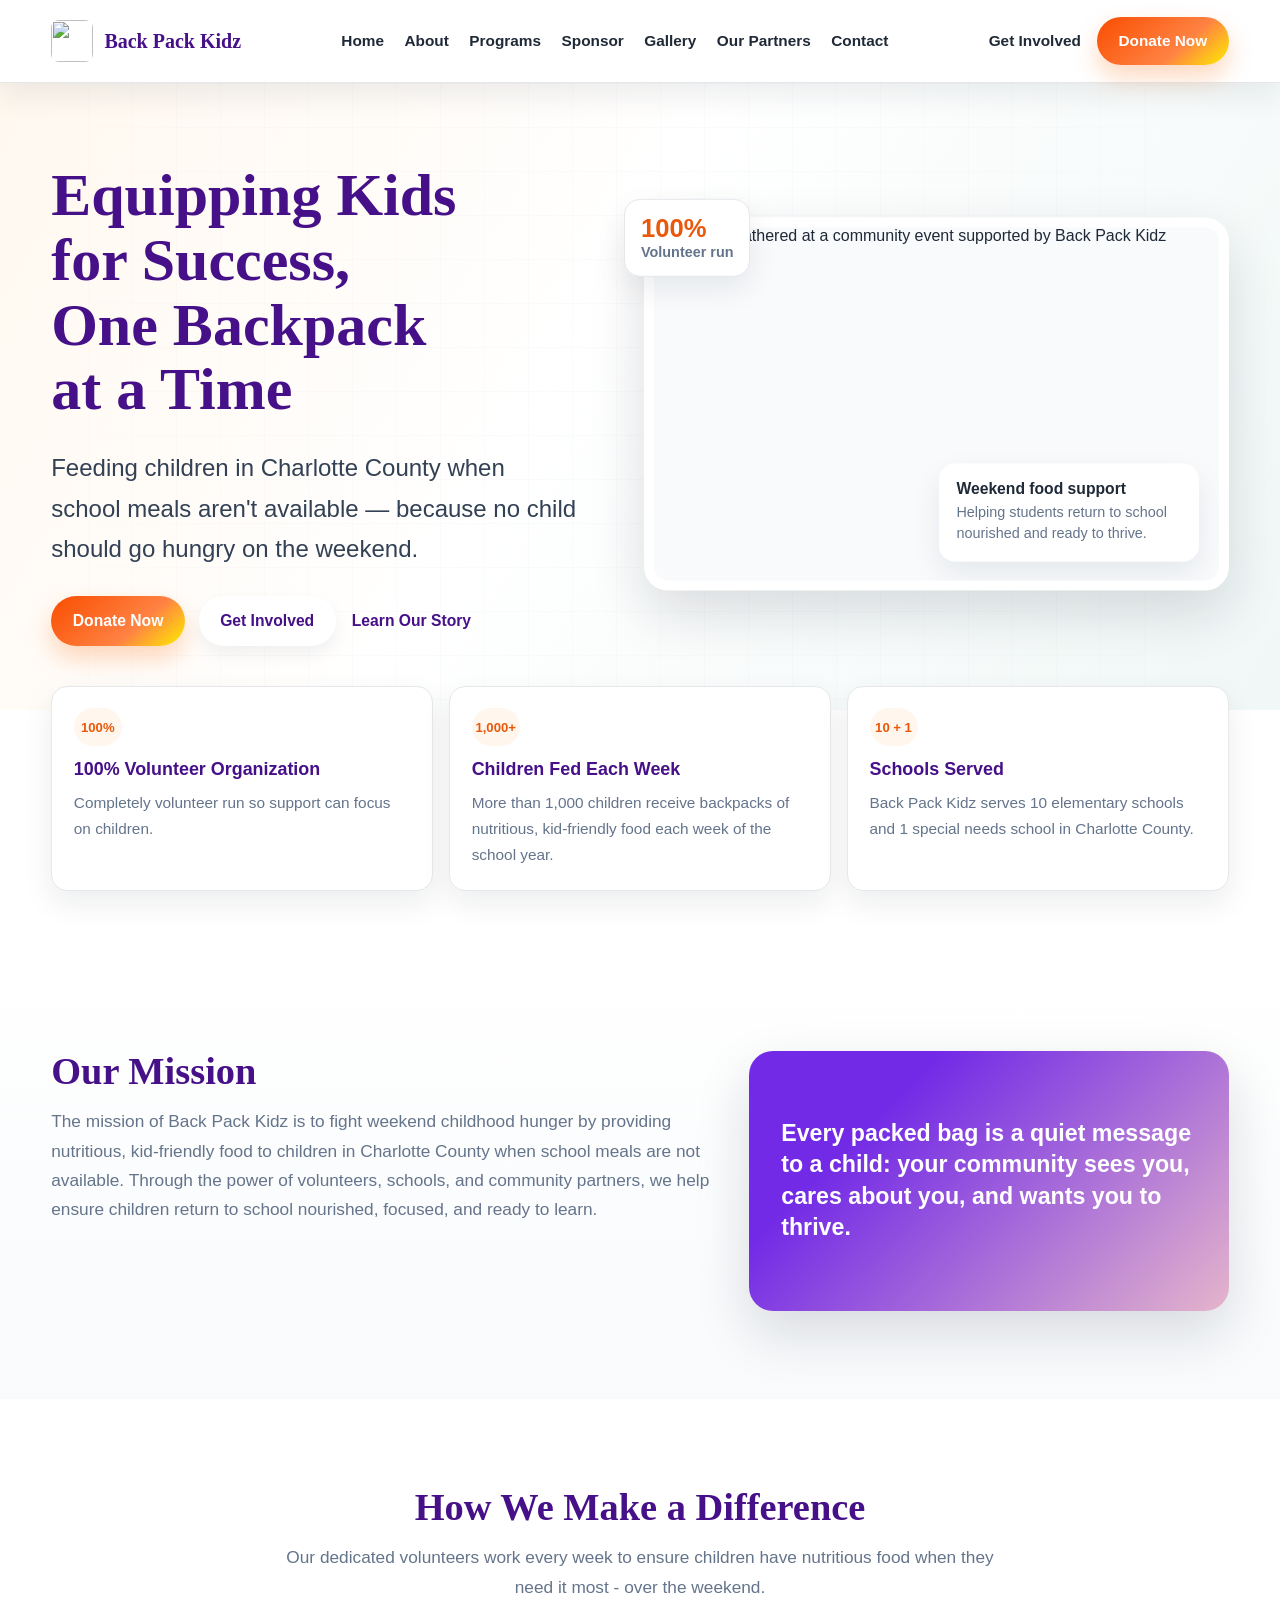
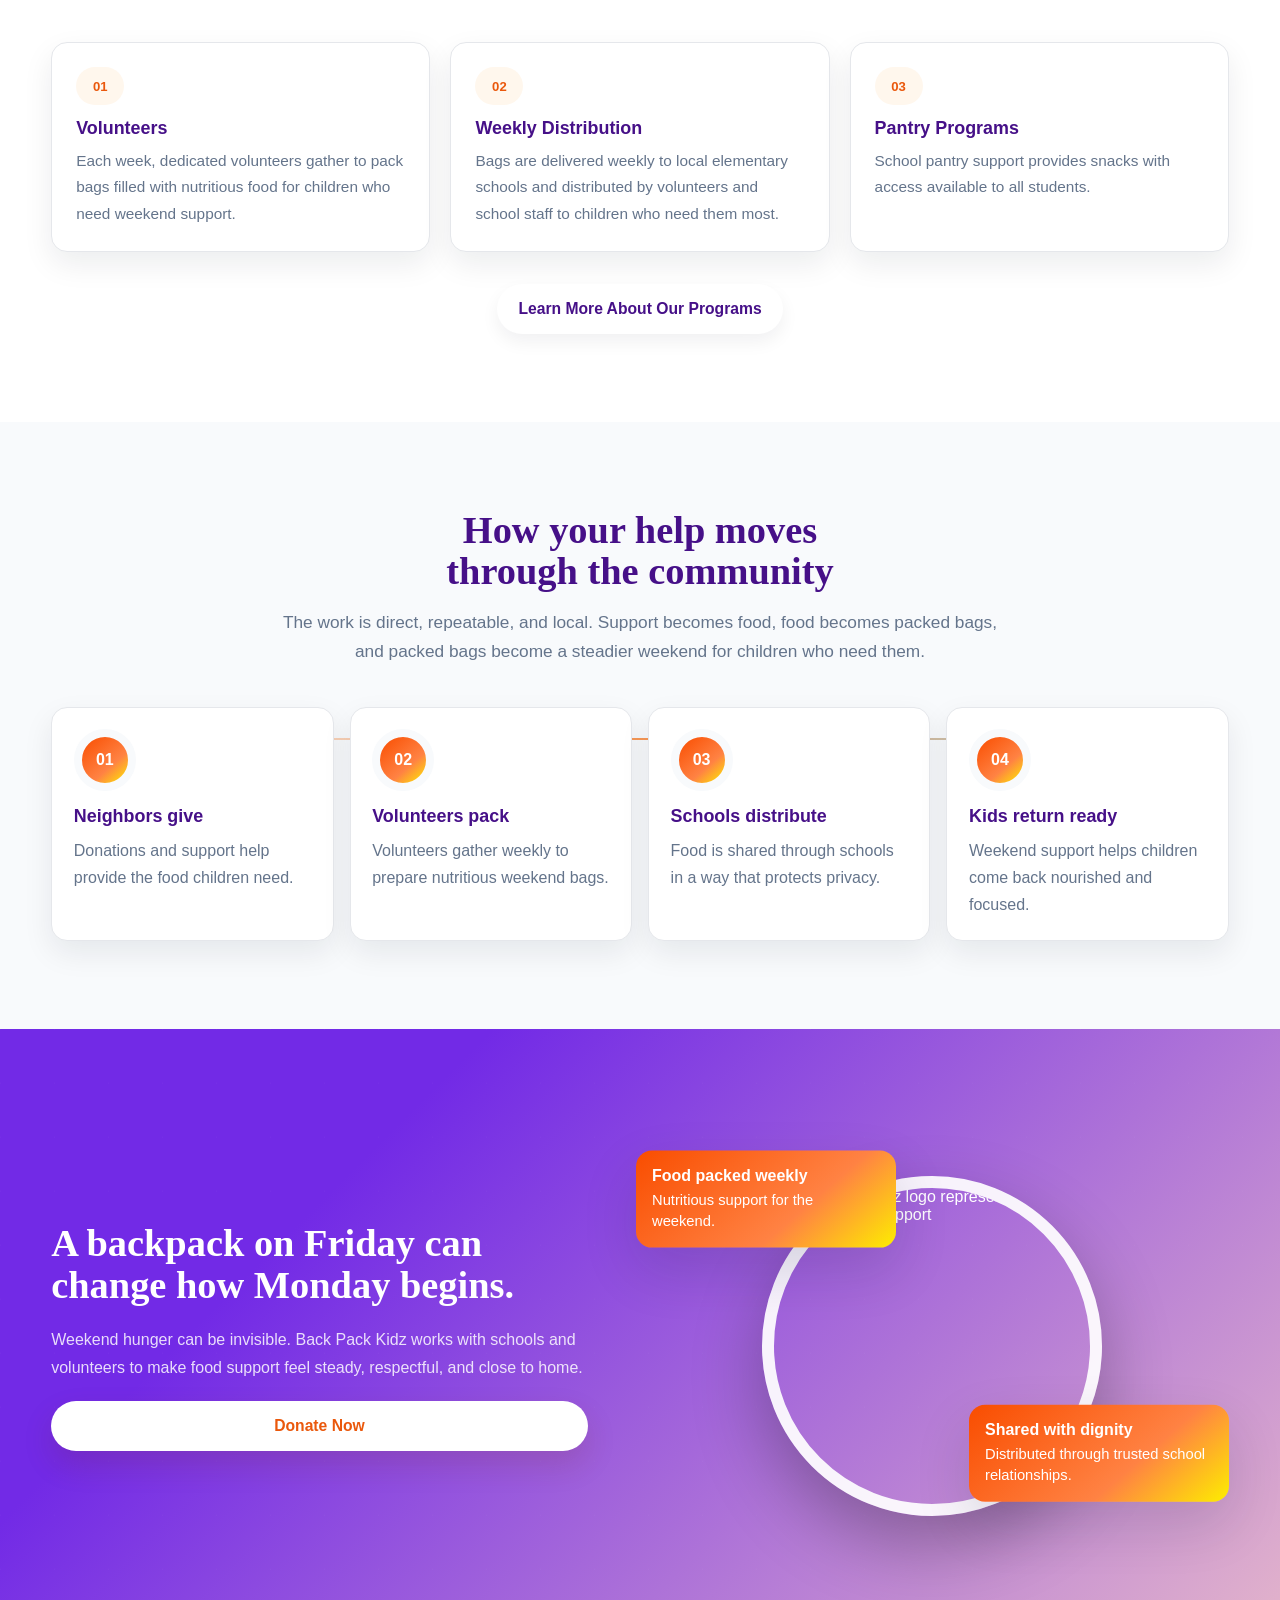
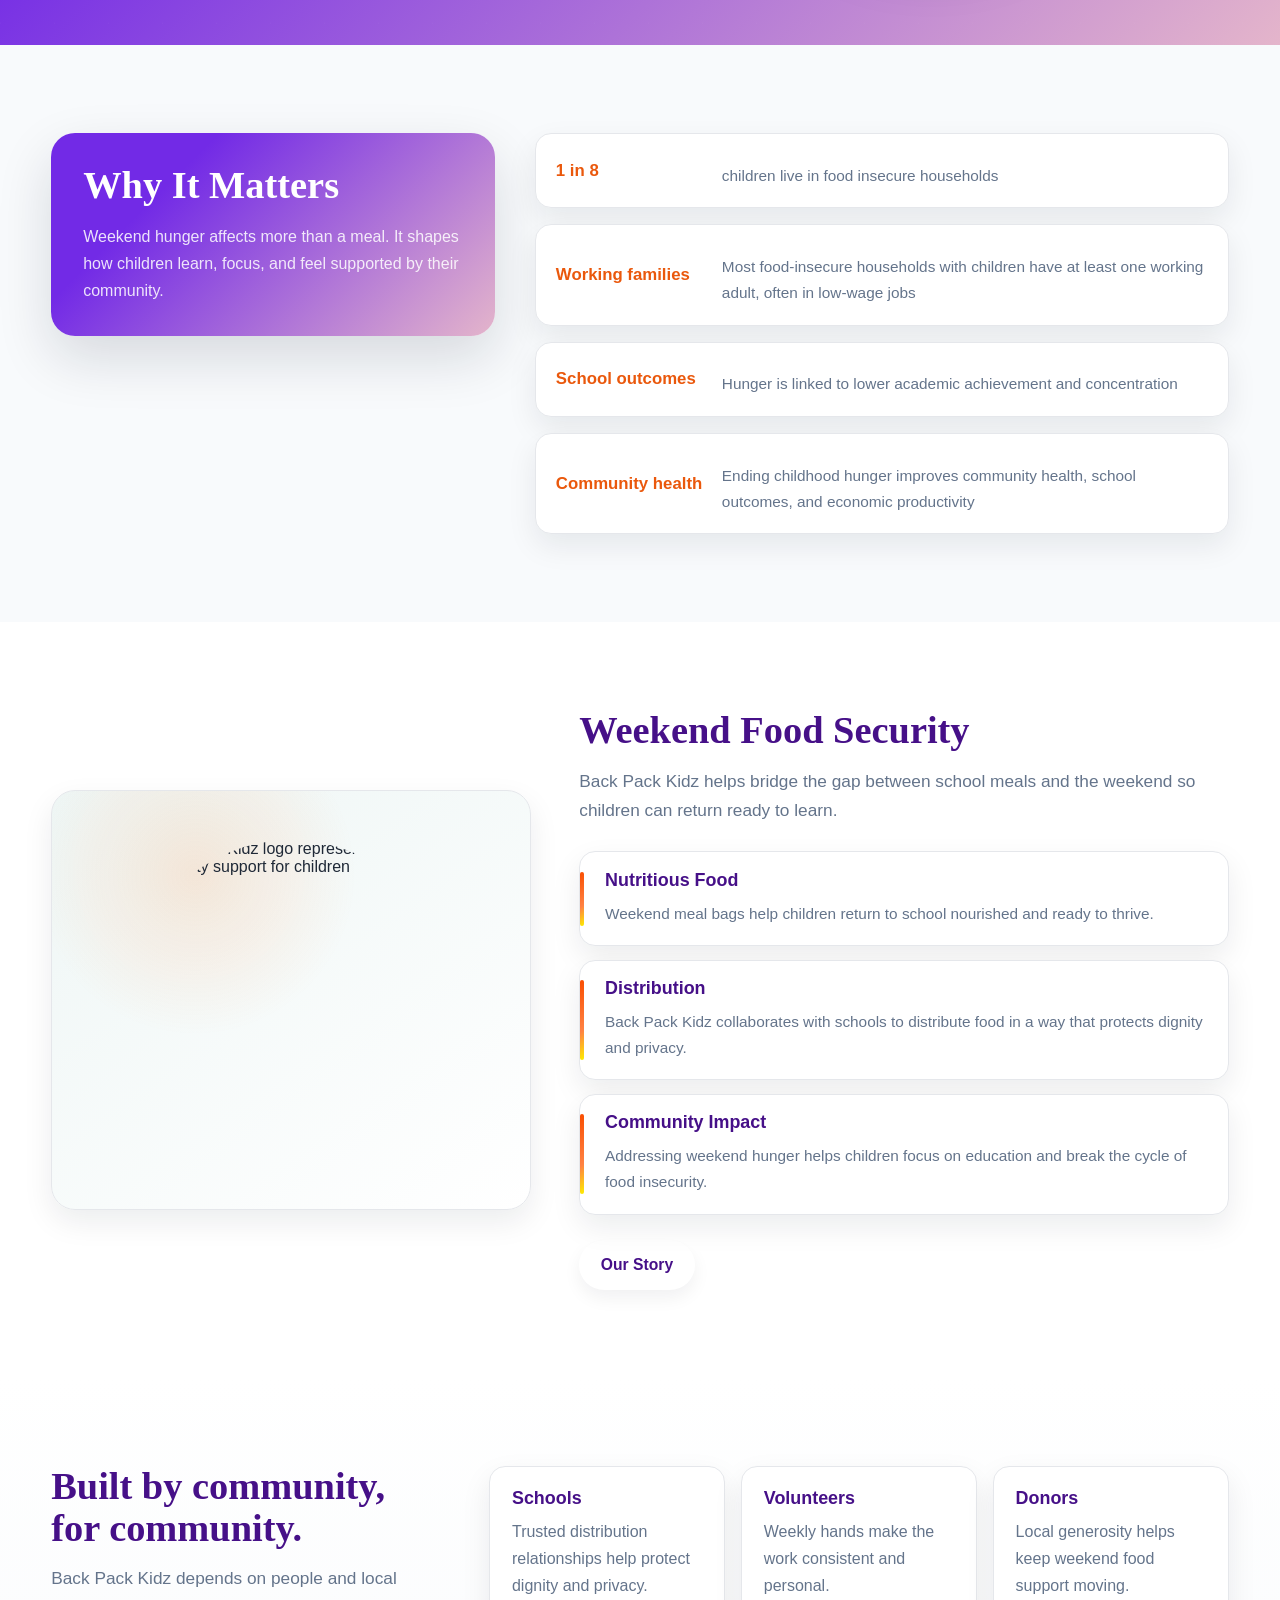
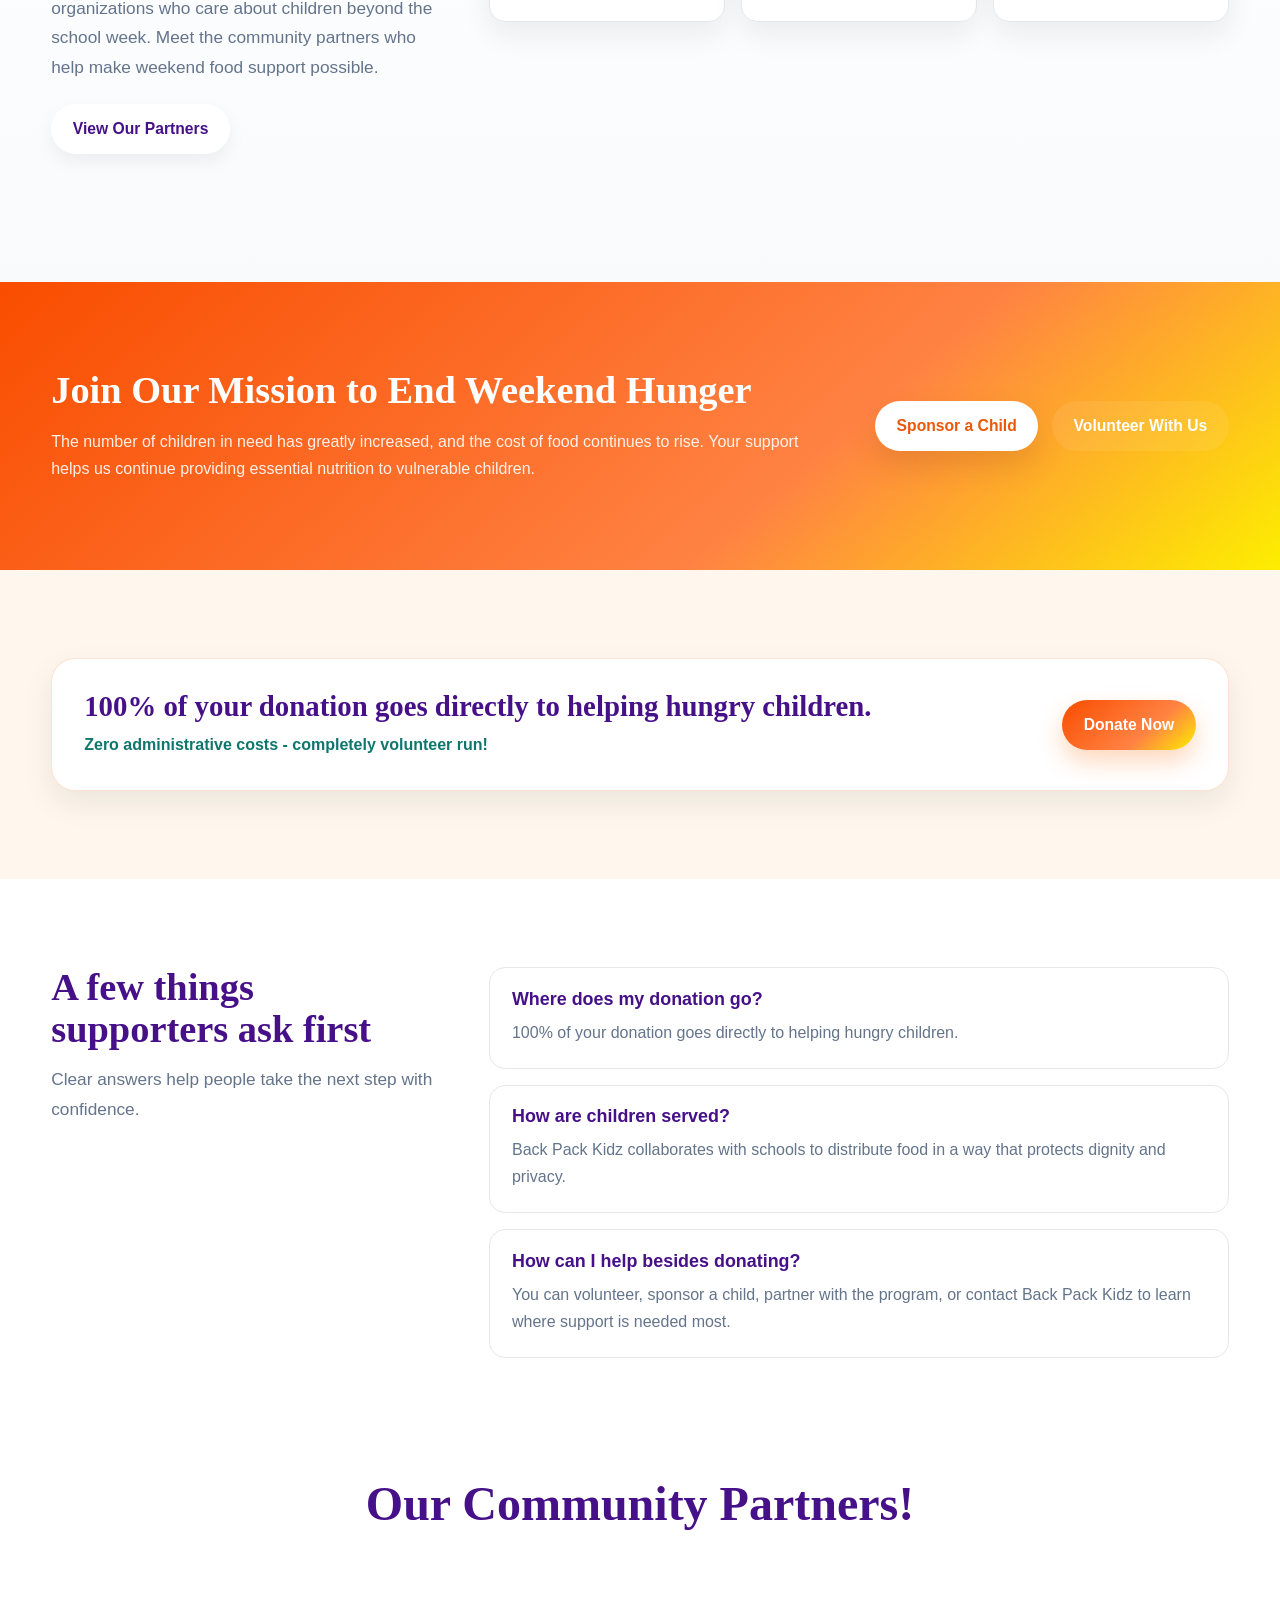
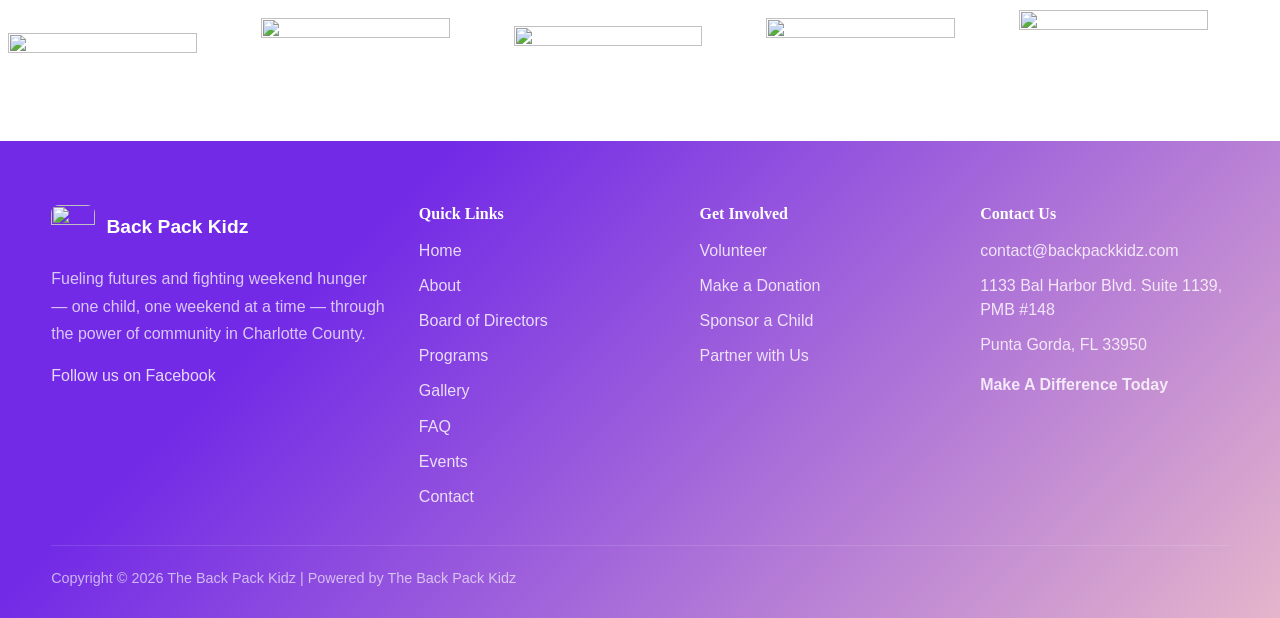
==== commit f4325443: "Prepare email-requested website event and donation updates" ====
--- a/BackPackKidzWebsite/index.html
+++ b/BackPackKidzWebsite/index.html
@@ -401,12 +401,11 @@
             <h2 id="partners-title">Built by community, for community.</h2>
             <p>
               Back Pack Kidz depends on people and local organizations who care
-              about children beyond the school week. This section is ready for
-              named partners when those details are available.
+              about children beyond the school week. Meet the community partners
+              who help make weekend food support possible.
             </p>
             <a href="/pages/our-partners.html" class="button button-secondary">View Our Partners</a>
           </div>
-          <!-- Verified partner names can be added here when available; current cards describe supporter types only. -->
           <div class="partner-types">
             <article data-reveal>
               <h3>Schools</h3>
@@ -517,13 +516,9 @@
             weekend at a time — through the power of community in Charlotte
             County.
           </p>
-          <!-- TODO (owner): Social links removed until official profiles exist.
-               When the real Back Pack Kidz Facebook, X/Twitter, and Instagram
-               URLs are available, restore the social-links block here, e.g.
-               <div class="social-links" aria-label="Social links">
-                 <a href="https://facebook.com/yourpage">Facebook</a>
-               </div>
-          -->
+          <div class="social-links" aria-label="Social links">
+            <a href="https://www.facebook.com/TheBackPackKidz/" target="_blank" rel="noopener noreferrer">Follow us on Facebook</a>
+          </div>
         </div>
 
         <div class="footer-column">
--- a/BackPackKidzWebsite/style.css
+++ b/BackPackKidzWebsite/style.css
@@ -3412,90 +3412,257 @@
 }
 
 
-/* Board roster: scoped to the new page, using the existing brand tokens. */
+/* Board page: all presentation stays within this page. */
+.board-page .page-hero {
+  padding: 2rem 0 4rem;
+  background:
+    radial-gradient(ellipse at 8% 20%, #fff1df 0, transparent 42%),
+    radial-gradient(ellipse at 94% 32%, #eee5fc 0, transparent 48%),
+    linear-gradient(180deg, #fdfaff, #ffffff);
+}
+
+.board-page .page-hero > .section-inner {
+  max-width: 1080px;
+}
+
+.board-page .board-back-link {
+  display: inline-flex;
+  align-items: center;
+  gap: 0.6rem;
+  min-height: 44px;
+  padding: 0.55rem 1rem;
+  border: 1px solid #ded3ed;
+  border-radius: 999px;
+  background: var(--white);
+  color: var(--navy);
+  font-size: 0.9rem;
+  font-weight: 700;
+  text-decoration: none;
+}
+
+.board-page .board-back-link:hover {
+  background: #f3ecfc;
+  border-color: var(--navy);
+}
+
+.board-page .board-back-link span {
+  font-family: sans-serif;
+  font-size: 1.25rem;
+}
+
+.board-page .section-heading {
+  max-width: 800px;
+  margin: 2rem auto 2.75rem;
+}
+
 .board-page .section-heading h1 {
   max-width: none;
   text-align: center;
 }
 
+.board-page .section-heading h1::after {
+  content: "";
+  display: block;
+  width: 76px;
+  height: 5px;
+  margin: 1.25rem auto 0;
+  border-radius: 999px;
+  background: var(--grad-orange);
+  transform: rotate(-3deg);
+}
+
 .board-page .section-heading p {
   color: var(--text);
-}
-
-.board-page .board-breadcrumb ol {
-  display: flex;
-  flex-wrap: wrap;
-  align-items: center;
-  gap: 0.5rem;
-  margin: 0 0 2rem;
+  font-size: 1.15rem;
+}
+
+.board-page .board-roster {
+  display: grid;
+  grid-template-columns: repeat(6, minmax(0, 1fr));
+  gap: 1.35rem;
+  margin: 0;
   padding: 0;
   list-style: none;
 }
 
-.board-page .board-breadcrumb li {
+.board-page .board-member {
+  position: relative;
+  grid-column: span 2;
   display: flex;
+  flex-direction: column;
   align-items: center;
-  gap: 0.5rem;
-}
-
-.board-page .board-breadcrumb li + li::before {
-  content: "/";
+  gap: 0.75rem;
+  padding: 2rem 1.5rem 1.5rem;
+  border: 1px solid #e3d9ef;
+  border-radius: var(--radius-lg);
+  background: var(--white);
+  box-shadow: 0 12px 30px rgba(70, 16, 136, 0.07);
+  text-align: center;
+}
+
+.board-page .board-member::before {
+  content: "";
+  position: absolute;
+  top: -1px;
+  left: 25%;
+  width: 50%;
+  height: 4px;
+  border-radius: 0 0 999px 999px;
+  background: var(--grad-purple);
+}
+
+.board-page .board-member:nth-child(4) {
+  grid-column: 2 / span 2;
+}
+
+.board-page .board-initials {
+  display: grid;
+  place-items: center;
+  width: 66px;
+  height: 66px;
+  margin-bottom: 0.25rem;
+  border: 1px solid #e2d2f5;
+  border-radius: 50%;
+  background: #f3ebfd;
   color: var(--navy);
-}
-
-.board-page .board-breadcrumb a {
+  font-size: 1.25rem;
+  font-weight: 700;
+  letter-spacing: 0.04em;
+}
+
+.board-page .board-role {
+  padding: 0.25rem 0.75rem;
+  border-radius: 999px;
+  background: var(--orange-soft);
+  color: #9a3412;
+  font-size: 0.85rem;
+  font-weight: 700;
+  line-height: 1.5;
+}
+
+.board-page .board-member h2 {
+  margin-bottom: 0.5rem;
+  font-family: inherit;
+  font-size: 1.45rem;
+  line-height: 1.3;
+}
+
+.board-page .board-contact {
+  display: inline-flex;
+  flex-direction: column;
+  align-items: center;
+  justify-content: center;
+  gap: 0.2rem;
+  min-height: 44px;
+  margin-top: auto;
+  padding: 0.5rem 0.75rem;
+  border-radius: var(--radius-sm);
+  color: var(--navy);
+  font-size: 0.95rem;
+  font-weight: 700;
+  text-decoration: none;
+}
+
+.board-page .board-contact-label {
   display: inline-flex;
   align-items: center;
+  gap: 0.55rem;
+  text-decoration: underline;
+  text-underline-offset: 0.2em;
+}
+
+.board-page .board-contact-via {
+  color: #526174;
+  font-size: 0.75rem;
+  font-weight: 400;
+}
+
+.board-page .board-contact:hover {
+  background: #f3ecfc;
+}
+
+.board-page .board-contact svg {
+  width: 18px;
+  height: 18px;
+  flex-shrink: 0;
+}
+
+.board-page .board-contact-panel {
+  max-width: 700px;
+  margin: 2rem auto 0;
+  padding: 1.5rem 2rem;
+  border: 1px solid #e3d9ef;
+  border-radius: var(--radius-lg);
+  background: var(--white);
+  text-align: center;
+}
+
+.board-page .board-contact-panel h2 {
+  font-size: 1.6rem;
+  line-height: 1.2;
+}
+
+.board-page .board-contact-panel p {
+  margin-top: 0.75rem;
+  color: var(--text);
+}
+
+.board-page .board-contact-panel a {
+  display: inline-block;
   min-height: 44px;
+  padding: 0.5rem 0;
   color: var(--navy);
+  font-weight: 700;
+  overflow-wrap: anywhere;
   text-underline-offset: 0.2em;
 }
 
-.board-page .board-breadcrumb a:focus-visible {
+.board-page main a:focus-visible {
   outline: 3px solid var(--navy);
   outline-offset: 4px;
 }
 
-.board-page .board-roster {
-  max-width: 880px;
-  margin: 0 auto;
-  padding: 0 2rem;
-  background: var(--white);
-  border: 1px solid var(--border);
-  border-radius: var(--radius-lg);
-  box-shadow: var(--shadow);
-}
-
-.board-page .board-member {
-  display: grid;
-  grid-template-columns: minmax(0, 1fr) minmax(0, 1.4fr);
-  align-items: center;
-  gap: 0.5rem 2rem;
-  padding: 1.5rem 0;
-}
-
-.board-page .board-member + .board-member {
-  border-top: 1px solid var(--border);
-}
-
-.board-page .board-member dt {
-  color: var(--navy);
-  font-weight: 700;
-}
-
-.board-page .board-member dd {
-  margin: 0;
-  font-size: 1.3rem;
-  font-weight: 700;
-}
-
-@media (max-width: 640px) {
+.board-page .section-action {
+  justify-content: center;
+  margin-top: 1.75rem;
+}
+
+@media (max-width: 900px) {
   .board-page .board-roster {
-    padding: 0 1.25rem;
-  }
-
-  .board-page .board-member {
+    grid-template-columns: repeat(4, minmax(0, 1fr));
+  }
+
+  .board-page .board-member:nth-child(4) {
+    grid-column: span 2;
+  }
+
+  .board-page .board-member:last-child {
+    grid-column: 2 / span 2;
+  }
+}
+
+@media (max-width: 600px) {
+  .board-page .page-hero {
+    padding: 1.5rem 0 3rem;
+  }
+
+  .board-page .section-heading {
+    margin: 2rem auto;
+  }
+
+  .board-page .board-roster {
     grid-template-columns: minmax(0, 1fr);
-    padding: 1.25rem 0;
-  }
-}
+    gap: 1rem;
+  }
+
+  .board-page .board-member,
+  .board-page .board-member:nth-child(4),
+  .board-page .board-member:last-child {
+    grid-column: auto;
+    padding: 1.5rem 1.25rem 1rem;
+  }
+
+  .board-page .board-contact-panel {
+    padding: 1.5rem 1.25rem;
+  }
+}
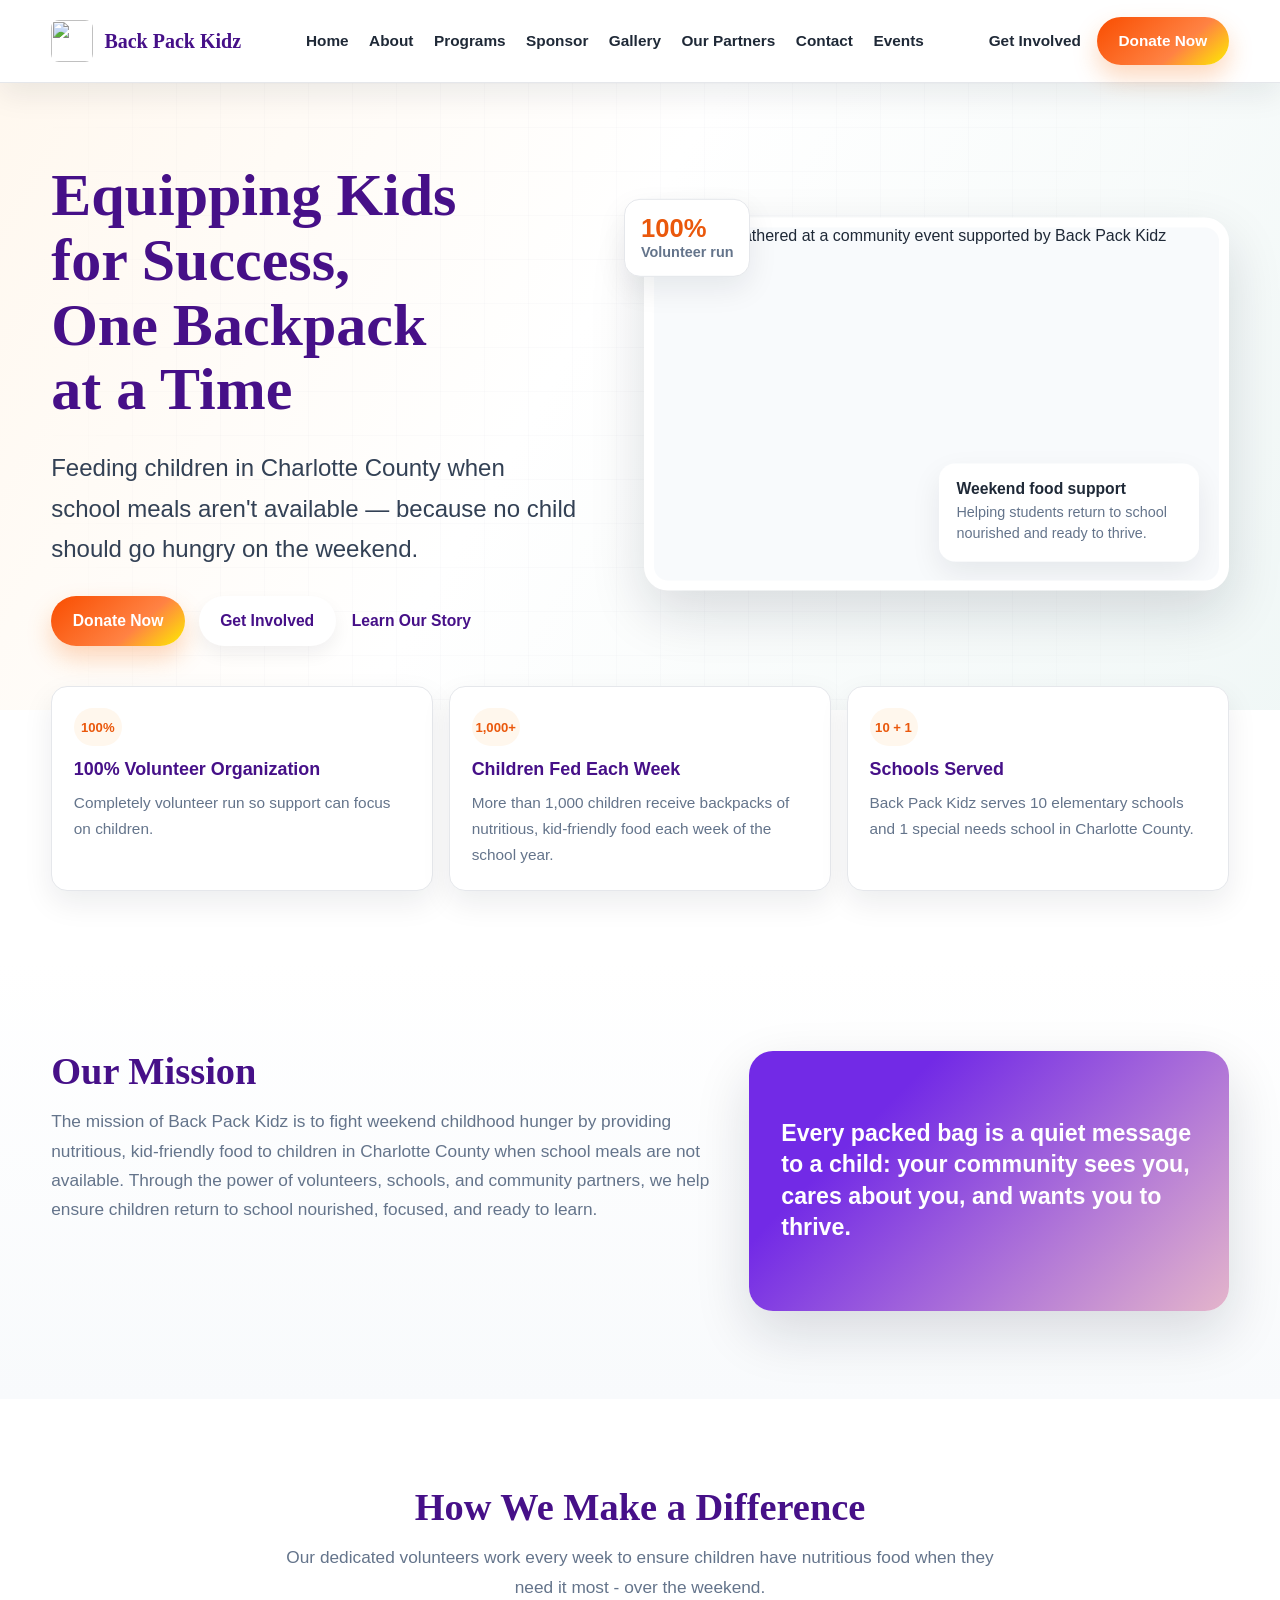
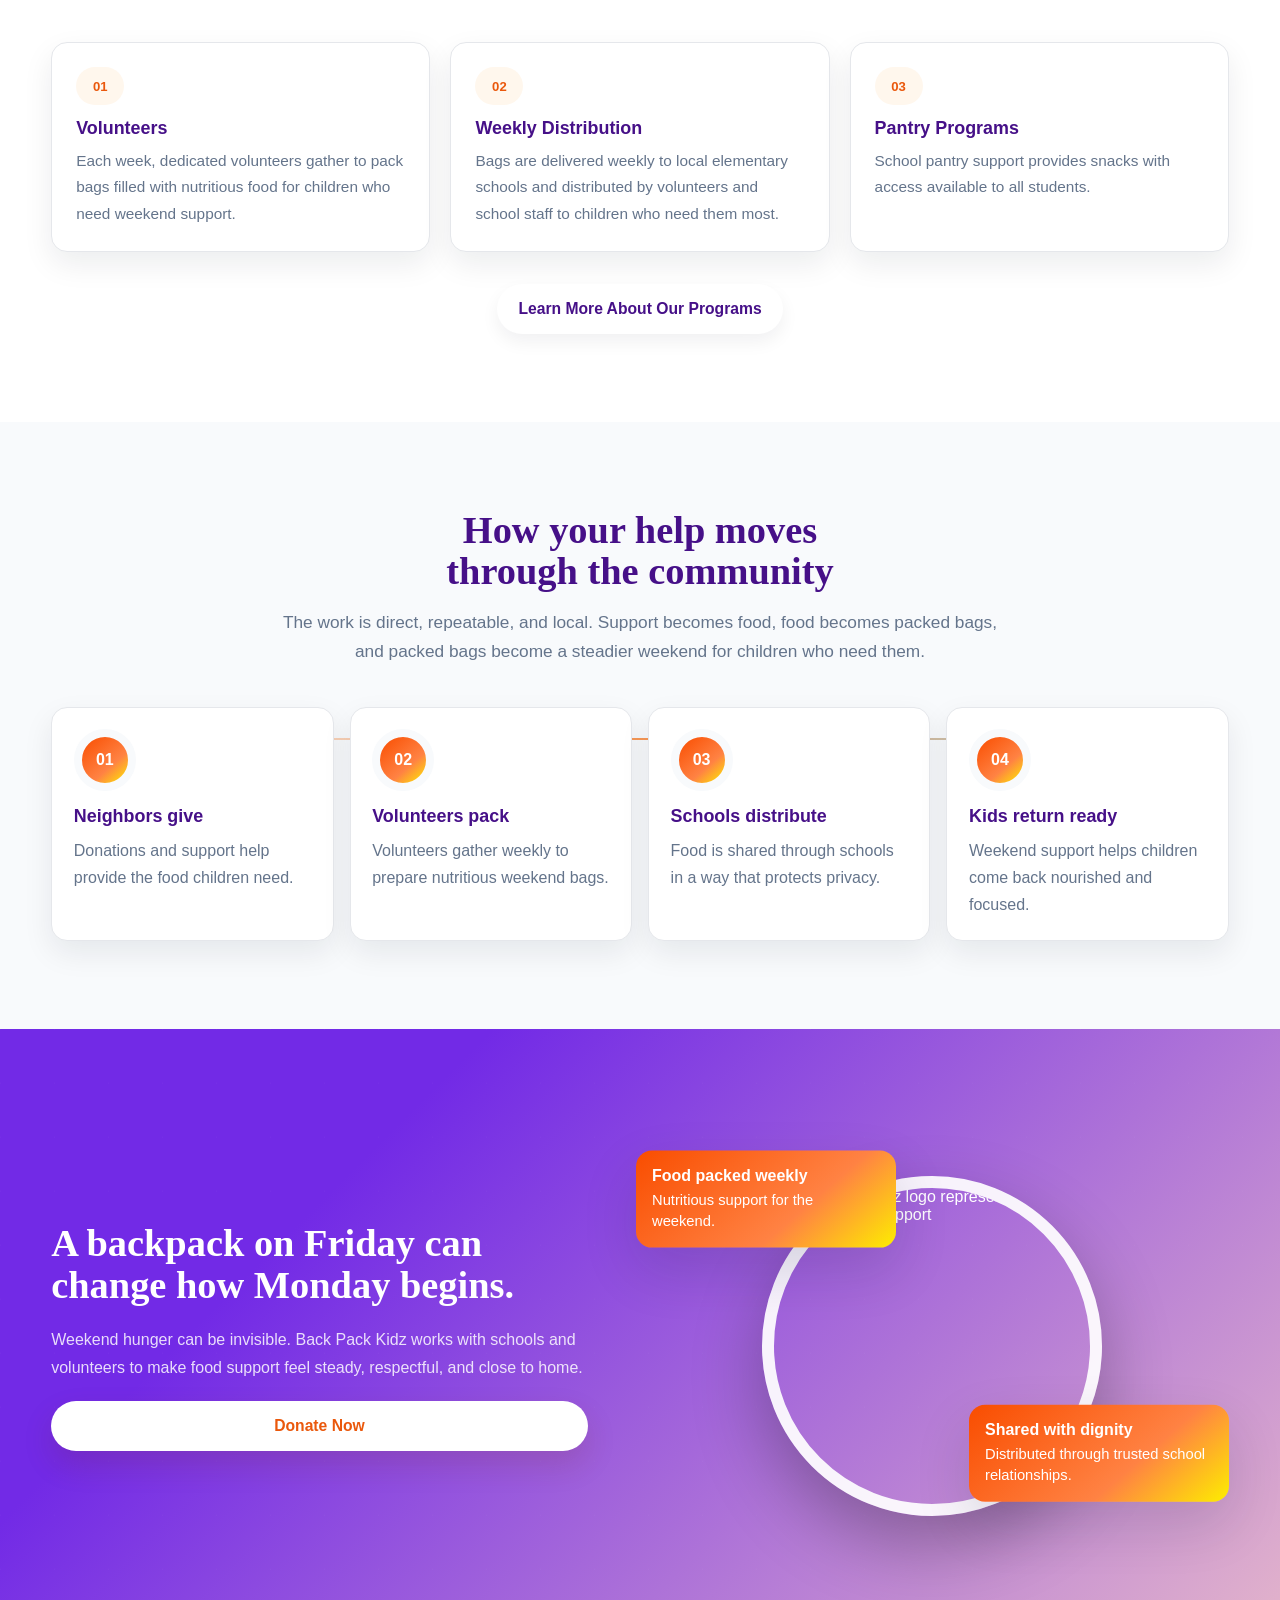
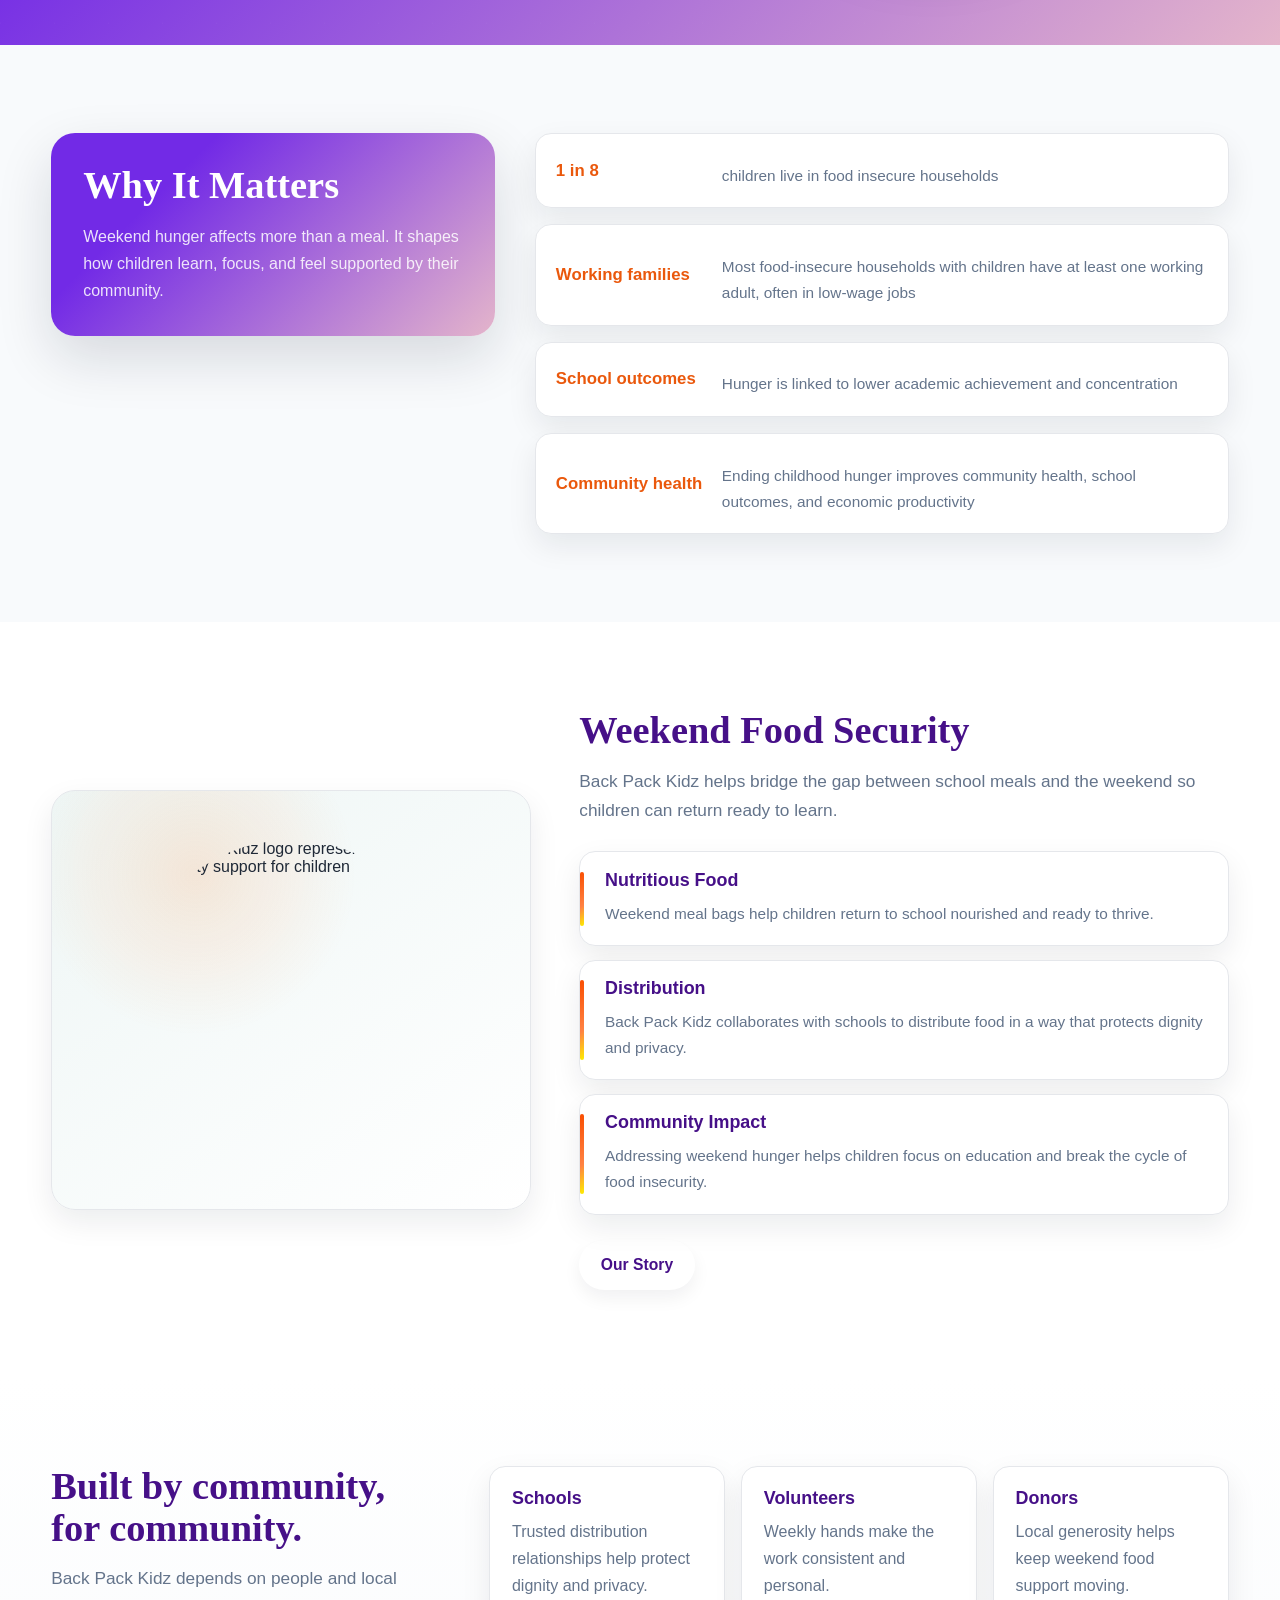
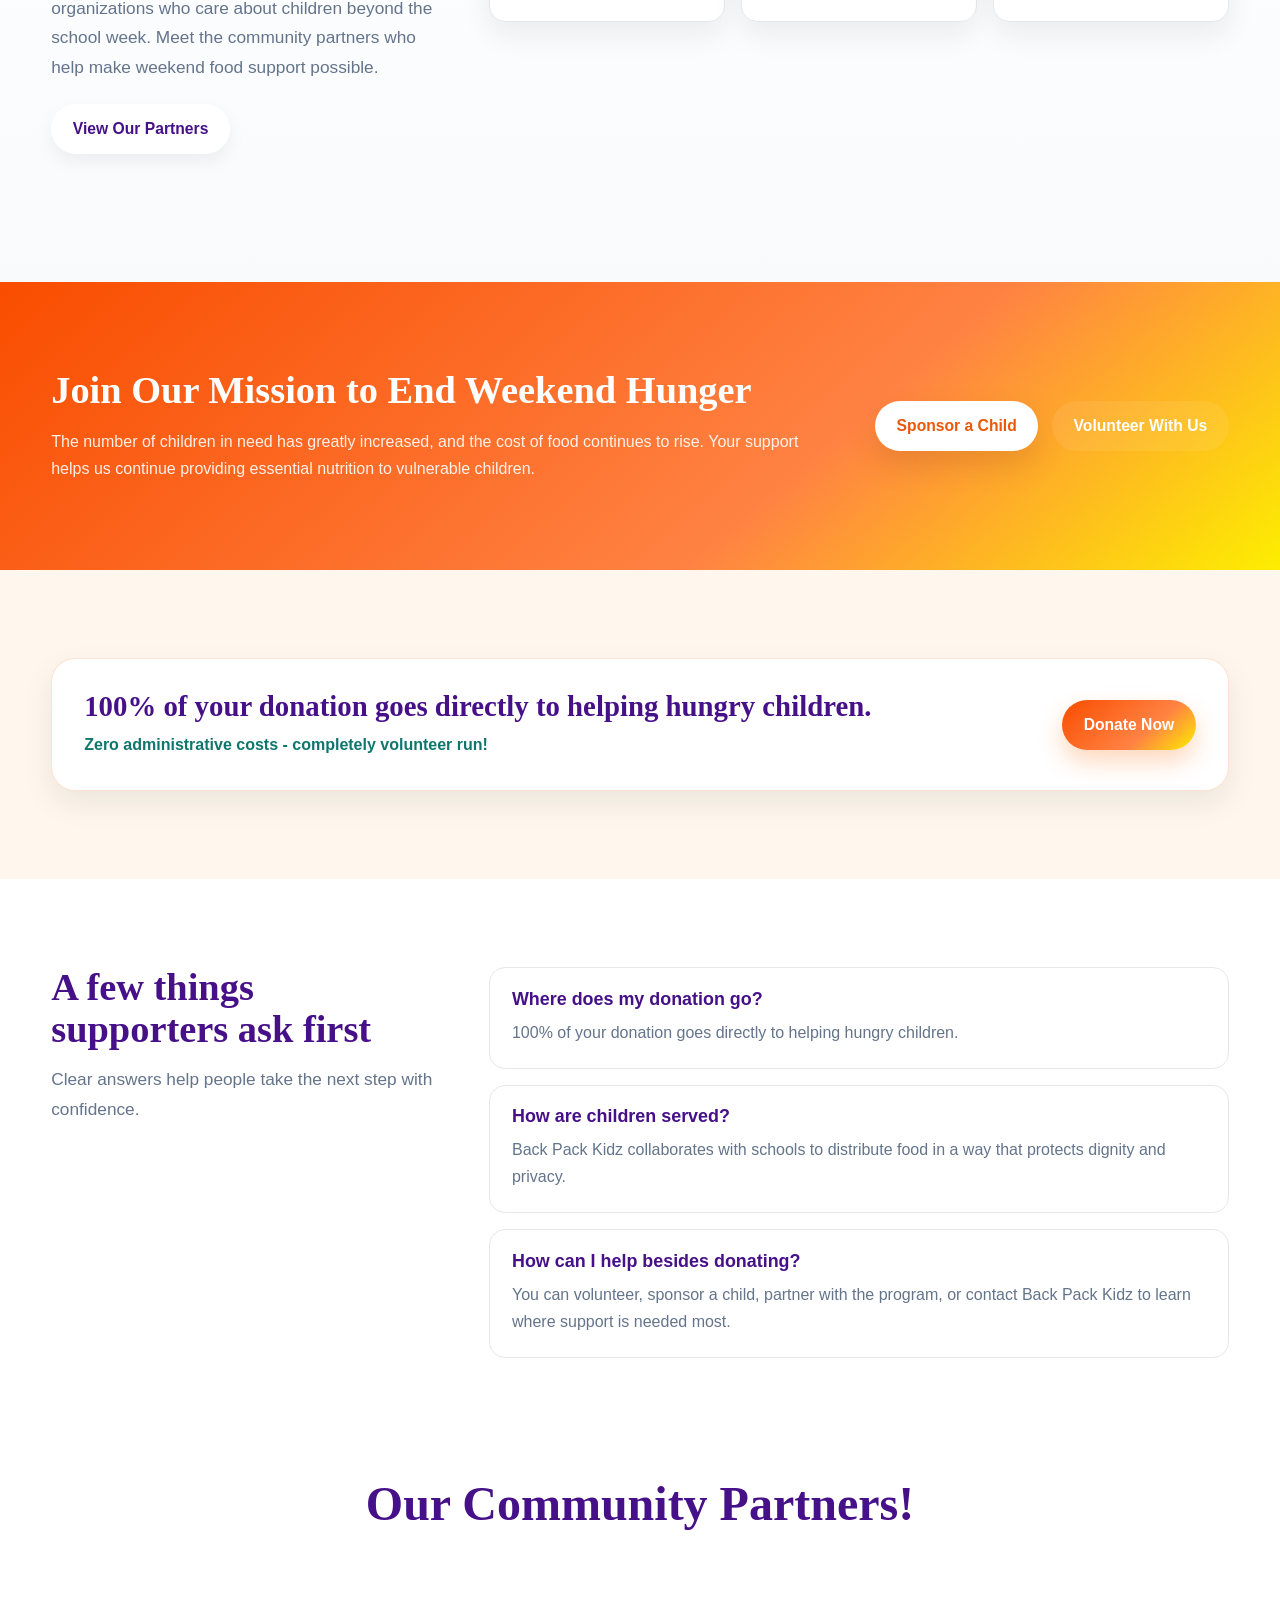
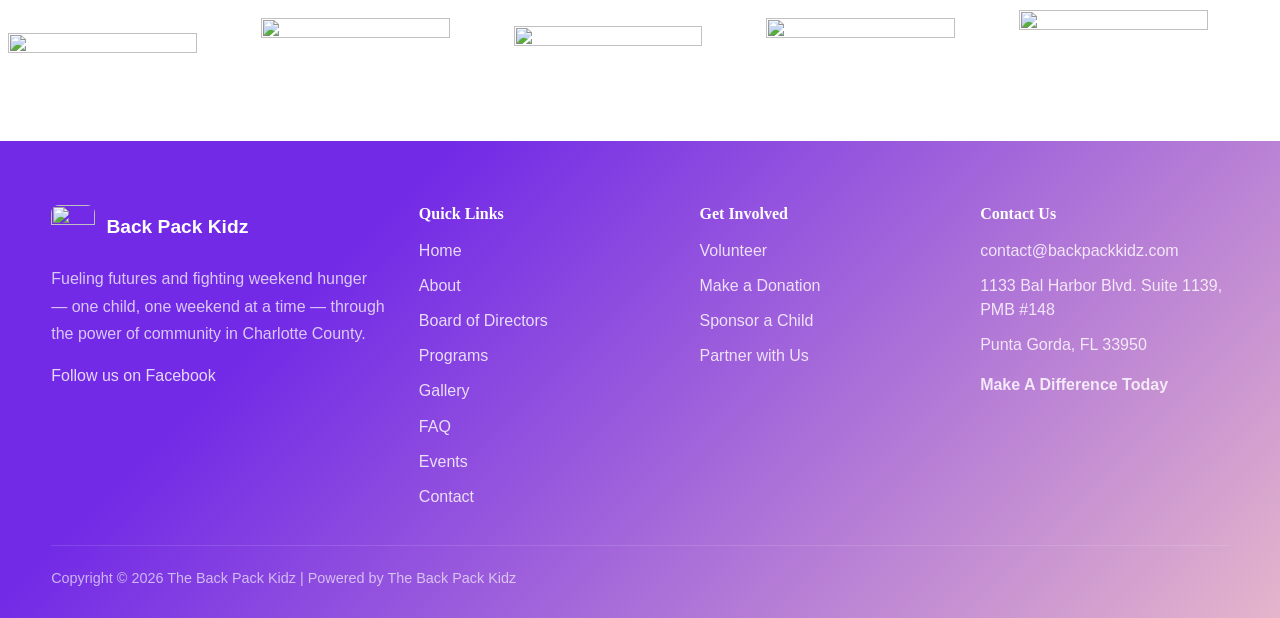
==== commit 1bbffbaa: "Finish event navigation, giving QR codes, and sponsor recognition" ====
--- a/BackPackKidzWebsite/index.html
+++ b/BackPackKidzWebsite/index.html
@@ -83,6 +83,7 @@
             <li><a href="/pages/gallery.html">Gallery</a></li>
             <li><a href="/pages/our-partners.html">Our Partners</a></li>
             <li><a href="/pages/contact.html">Contact</a></li>
+            <li><a href="/pages/future-events.html">Events</a></li>
           </ul>
 
           <div class="nav-actions">
--- a/BackPackKidzWebsite/style.css
+++ b/BackPackKidzWebsite/style.css
@@ -2601,6 +2601,24 @@
   transition: transform 0.24s var(--ease), box-shadow 0.24s var(--ease), border-color 0.24s var(--ease);
 }
 
+.event-qr summary {
+  cursor: pointer;
+  font-weight: 700;
+}
+
+.event-qr img {
+  display: block;
+  width: 180px;
+  height: 180px;
+}
+
+.event-sponsor-logo {
+  display: block;
+  width: min(220px, 100%);
+  height: auto;
+  margin-block: 0.5rem 1rem;
+}
+
 .event-card:hover {
   border-color: rgba(249, 115, 22, 0.28);
   box-shadow: 0 18px 36px rgba(15, 23, 42, 0.11);
@@ -3412,47 +3430,13 @@
 }
 
 
-/* Board page: all presentation stays within this page. */
+/* Board roster: scoped to the new page, using the existing brand tokens. */
 .board-page .page-hero {
-  padding: 2rem 0 4rem;
-  background:
-    radial-gradient(ellipse at 8% 20%, #fff1df 0, transparent 42%),
-    radial-gradient(ellipse at 94% 32%, #eee5fc 0, transparent 48%),
-    linear-gradient(180deg, #fdfaff, #ffffff);
-}
-
-.board-page .page-hero > .section-inner {
-  max-width: 1080px;
-}
-
-.board-page .board-back-link {
-  display: inline-flex;
-  align-items: center;
-  gap: 0.6rem;
-  min-height: 44px;
-  padding: 0.55rem 1rem;
-  border: 1px solid #ded3ed;
-  border-radius: 999px;
-  background: var(--white);
-  color: var(--navy);
-  font-size: 0.9rem;
-  font-weight: 700;
-  text-decoration: none;
-}
-
-.board-page .board-back-link:hover {
-  background: #f3ecfc;
-  border-color: var(--navy);
-}
-
-.board-page .board-back-link span {
-  font-family: sans-serif;
-  font-size: 1.25rem;
+  padding: 3rem 0 4rem;
 }
 
 .board-page .section-heading {
-  max-width: 800px;
-  margin: 2rem auto 2.75rem;
+  margin-bottom: 2rem;
 }
 
 .board-page .section-heading h1 {
@@ -3460,209 +3444,87 @@
   text-align: center;
 }
 
-.board-page .section-heading h1::after {
-  content: "";
-  display: block;
-  width: 76px;
-  height: 5px;
-  margin: 1.25rem auto 0;
-  border-radius: 999px;
-  background: var(--grad-orange);
-  transform: rotate(-3deg);
-}
-
 .board-page .section-heading p {
   color: var(--text);
   font-size: 1.15rem;
 }
 
-.board-page .board-roster {
-  display: grid;
-  grid-template-columns: repeat(6, minmax(0, 1fr));
-  gap: 1.35rem;
-  margin: 0;
+.board-page .board-breadcrumb ol {
+  display: flex;
+  flex-wrap: wrap;
+  align-items: center;
+  gap: 0.5rem;
+  margin: 0 0 2rem;
   padding: 0;
   list-style: none;
 }
 
+.board-page .board-breadcrumb li {
+  display: flex;
+  align-items: center;
+  gap: 0.5rem;
+}
+
+.board-page .board-breadcrumb li + li::before {
+  content: "/";
+  color: var(--navy);
+}
+
+.board-page .board-breadcrumb a {
+  display: inline-flex;
+  align-items: center;
+  min-height: 44px;
+  color: var(--navy);
+  text-underline-offset: 0.2em;
+}
+
+.board-page .board-breadcrumb a:focus-visible {
+  outline: 3px solid var(--navy);
+  outline-offset: 4px;
+}
+
+.board-page .board-roster {
+  max-width: 880px;
+  margin: 0 auto;
+  padding: 0 2rem;
+  background: var(--white);
+  border: 1px solid var(--border);
+  border-top: 4px solid var(--navy);
+  border-radius: var(--radius-lg);
+  box-shadow: var(--shadow);
+}
+
 .board-page .board-member {
-  position: relative;
-  grid-column: span 2;
-  display: flex;
-  flex-direction: column;
-  align-items: center;
-  gap: 0.75rem;
-  padding: 2rem 1.5rem 1.5rem;
-  border: 1px solid #e3d9ef;
-  border-radius: var(--radius-lg);
-  background: var(--white);
-  box-shadow: 0 12px 30px rgba(70, 16, 136, 0.07);
-  text-align: center;
-}
-
-.board-page .board-member::before {
-  content: "";
-  position: absolute;
-  top: -1px;
-  left: 25%;
-  width: 50%;
-  height: 4px;
-  border-radius: 0 0 999px 999px;
-  background: var(--grad-purple);
-}
-
-.board-page .board-member:nth-child(4) {
-  grid-column: 2 / span 2;
-}
-
-.board-page .board-initials {
-  display: grid;
-  place-items: center;
-  width: 66px;
-  height: 66px;
-  margin-bottom: 0.25rem;
-  border: 1px solid #e2d2f5;
-  border-radius: 50%;
-  background: #f3ebfd;
-  color: var(--navy);
-  font-size: 1.25rem;
-  font-weight: 700;
-  letter-spacing: 0.04em;
-}
-
-.board-page .board-role {
-  padding: 0.25rem 0.75rem;
-  border-radius: 999px;
-  background: var(--orange-soft);
-  color: #9a3412;
-  font-size: 0.85rem;
-  font-weight: 700;
-  line-height: 1.5;
-}
-
-.board-page .board-member h2 {
-  margin-bottom: 0.5rem;
-  font-family: inherit;
-  font-size: 1.45rem;
-  line-height: 1.3;
-}
-
-.board-page .board-contact {
-  display: inline-flex;
-  flex-direction: column;
-  align-items: center;
-  justify-content: center;
-  gap: 0.2rem;
-  min-height: 44px;
-  margin-top: auto;
-  padding: 0.5rem 0.75rem;
-  border-radius: var(--radius-sm);
-  color: var(--navy);
-  font-size: 0.95rem;
-  font-weight: 700;
-  text-decoration: none;
-}
-
-.board-page .board-contact-label {
-  display: inline-flex;
-  align-items: center;
-  gap: 0.55rem;
-  text-decoration: underline;
-  text-underline-offset: 0.2em;
-}
-
-.board-page .board-contact-via {
-  color: #526174;
-  font-size: 0.75rem;
-  font-weight: 400;
-}
-
-.board-page .board-contact:hover {
-  background: #f3ecfc;
-}
-
-.board-page .board-contact svg {
-  width: 18px;
-  height: 18px;
-  flex-shrink: 0;
-}
-
-.board-page .board-contact-panel {
-  max-width: 700px;
-  margin: 2rem auto 0;
-  padding: 1.5rem 2rem;
-  border: 1px solid #e3d9ef;
-  border-radius: var(--radius-lg);
-  background: var(--white);
-  text-align: center;
-}
-
-.board-page .board-contact-panel h2 {
-  font-size: 1.6rem;
-  line-height: 1.2;
-}
-
-.board-page .board-contact-panel p {
-  margin-top: 0.75rem;
-  color: var(--text);
-}
-
-.board-page .board-contact-panel a {
-  display: inline-block;
-  min-height: 44px;
-  padding: 0.5rem 0;
+  display: grid;
+  grid-template-columns: minmax(0, 1fr) minmax(0, 1.4fr);
+  align-items: center;
+  gap: 0.5rem 2rem;
+  padding: 1.5rem 0;
+}
+
+.board-page .board-member + .board-member {
+  border-top: 1px solid var(--border);
+}
+
+.board-page .board-member dt {
   color: var(--navy);
   font-weight: 700;
-  overflow-wrap: anywhere;
-  text-underline-offset: 0.2em;
-}
-
-.board-page main a:focus-visible {
-  outline: 3px solid var(--navy);
-  outline-offset: 4px;
-}
-
-.board-page .section-action {
-  justify-content: center;
-  margin-top: 1.75rem;
-}
-
-@media (max-width: 900px) {
+}
+
+.board-page .board-member dd {
+  margin: 0;
+  font-size: 1.3rem;
+  font-weight: 700;
+  line-height: 1.4;
+}
+
+@media (max-width: 640px) {
   .board-page .board-roster {
-    grid-template-columns: repeat(4, minmax(0, 1fr));
-  }
-
-  .board-page .board-member:nth-child(4) {
-    grid-column: span 2;
-  }
-
-  .board-page .board-member:last-child {
-    grid-column: 2 / span 2;
-  }
-}
-
-@media (max-width: 600px) {
-  .board-page .page-hero {
-    padding: 1.5rem 0 3rem;
-  }
-
-  .board-page .section-heading {
-    margin: 2rem auto;
-  }
-
-  .board-page .board-roster {
+    padding: 0 1.25rem;
+  }
+
+  .board-page .board-member {
     grid-template-columns: minmax(0, 1fr);
-    gap: 1rem;
-  }
-
-  .board-page .board-member,
-  .board-page .board-member:nth-child(4),
-  .board-page .board-member:last-child {
-    grid-column: auto;
-    padding: 1.5rem 1.25rem 1rem;
-  }
-
-  .board-page .board-contact-panel {
-    padding: 1.5rem 1.25rem;
-  }
-}
+    padding: 1.25rem 0;
+  }
+}
